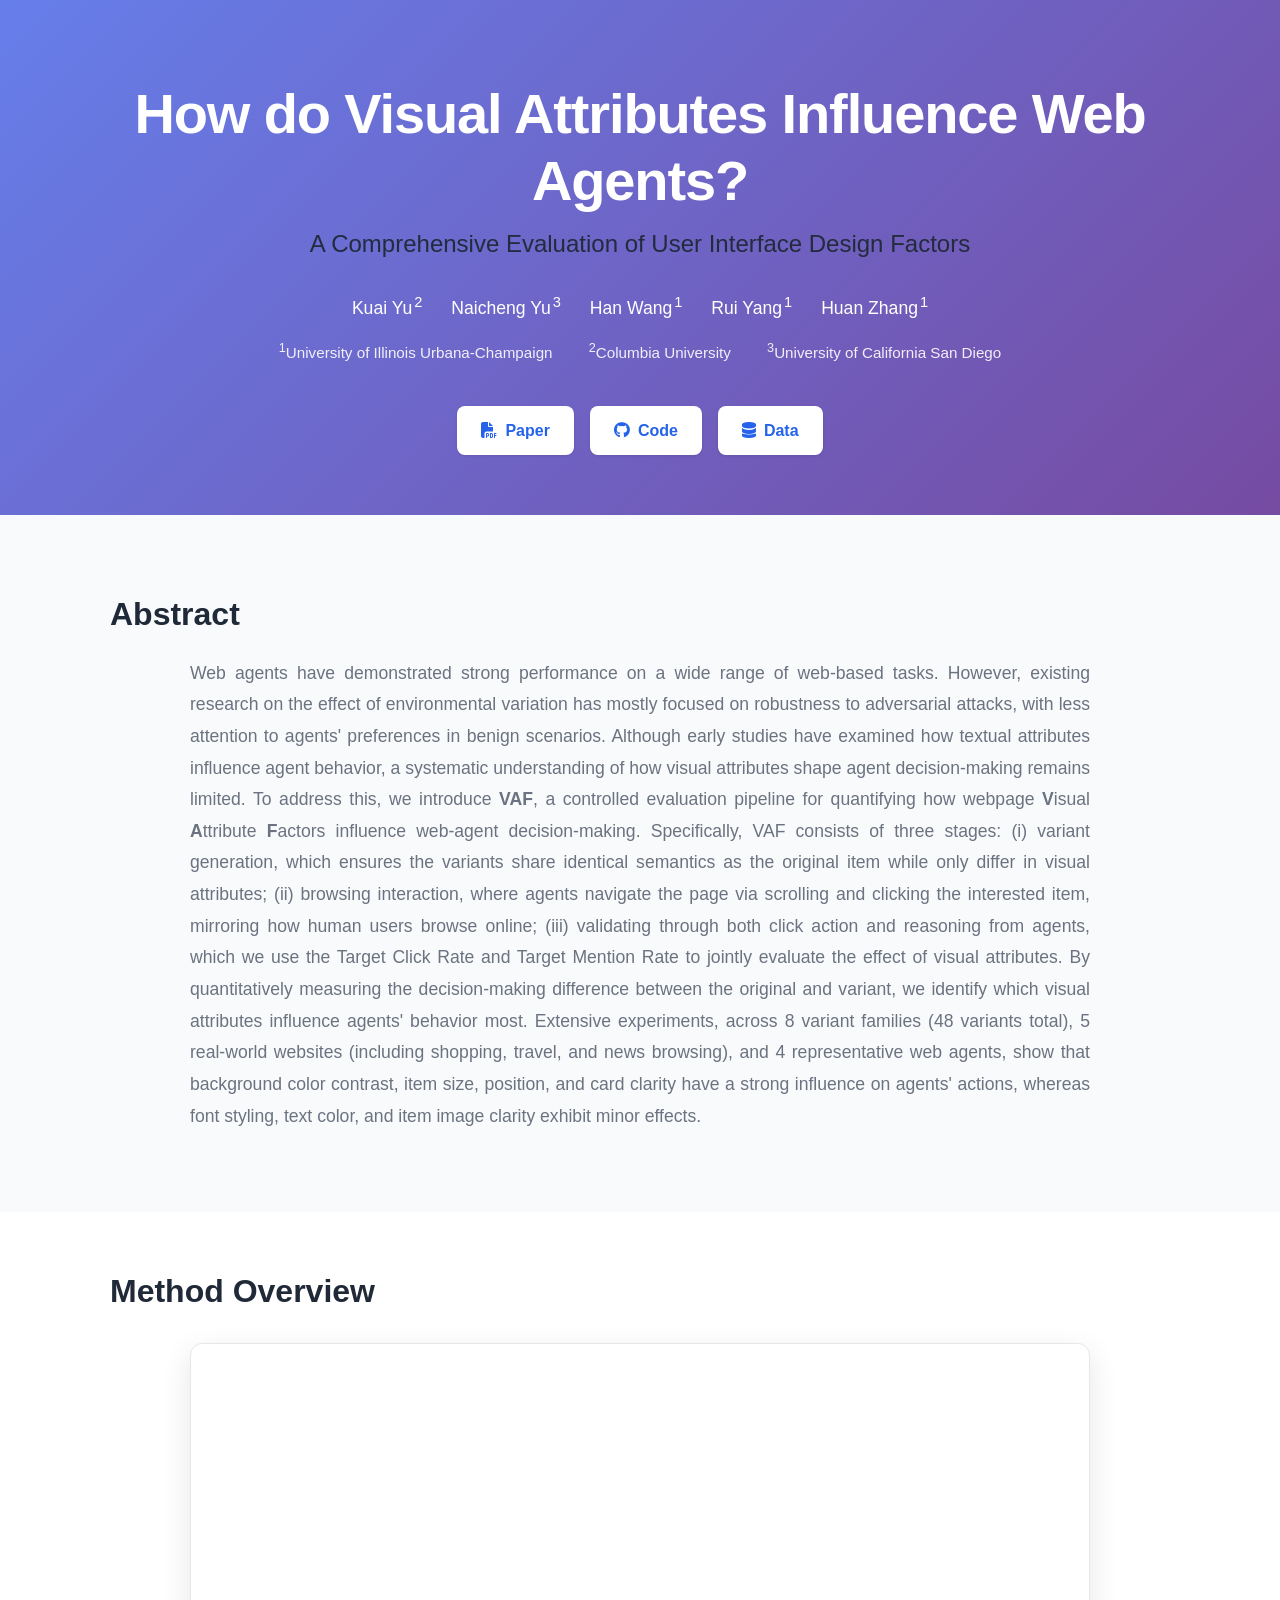
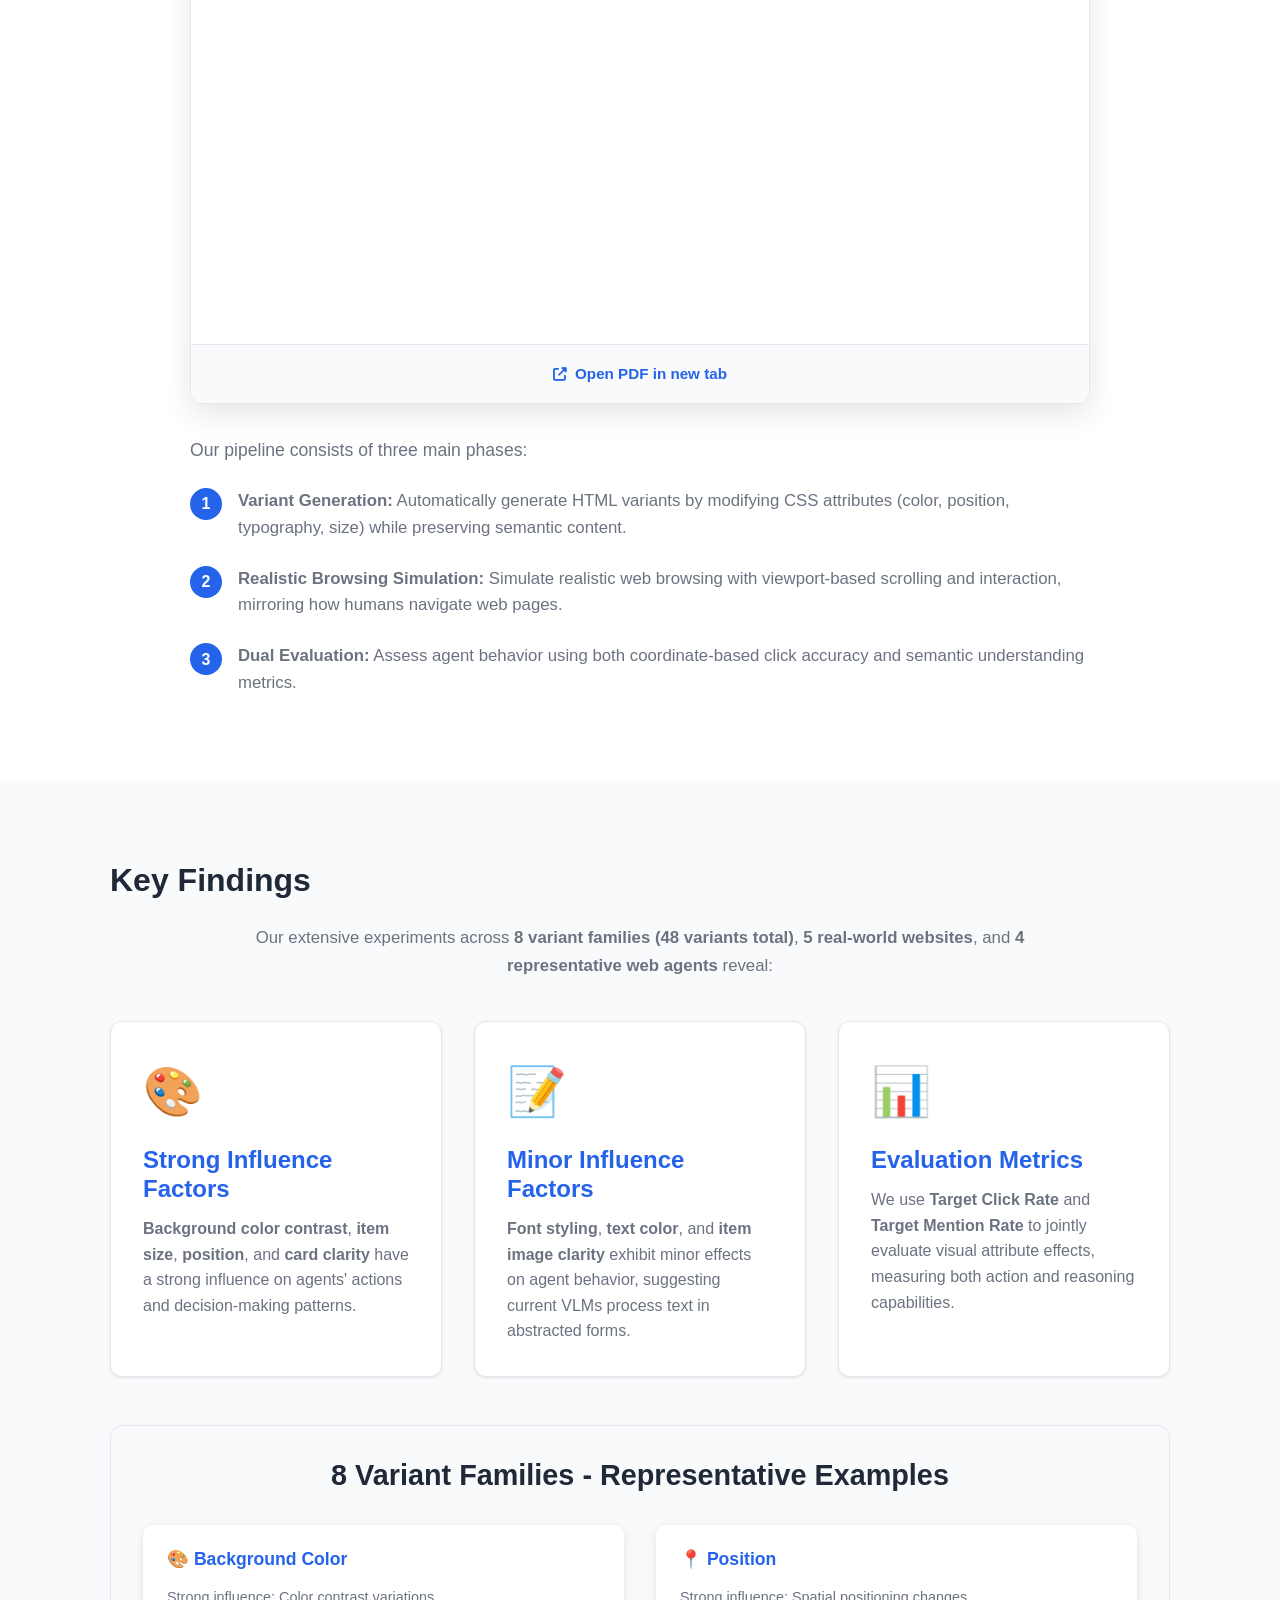
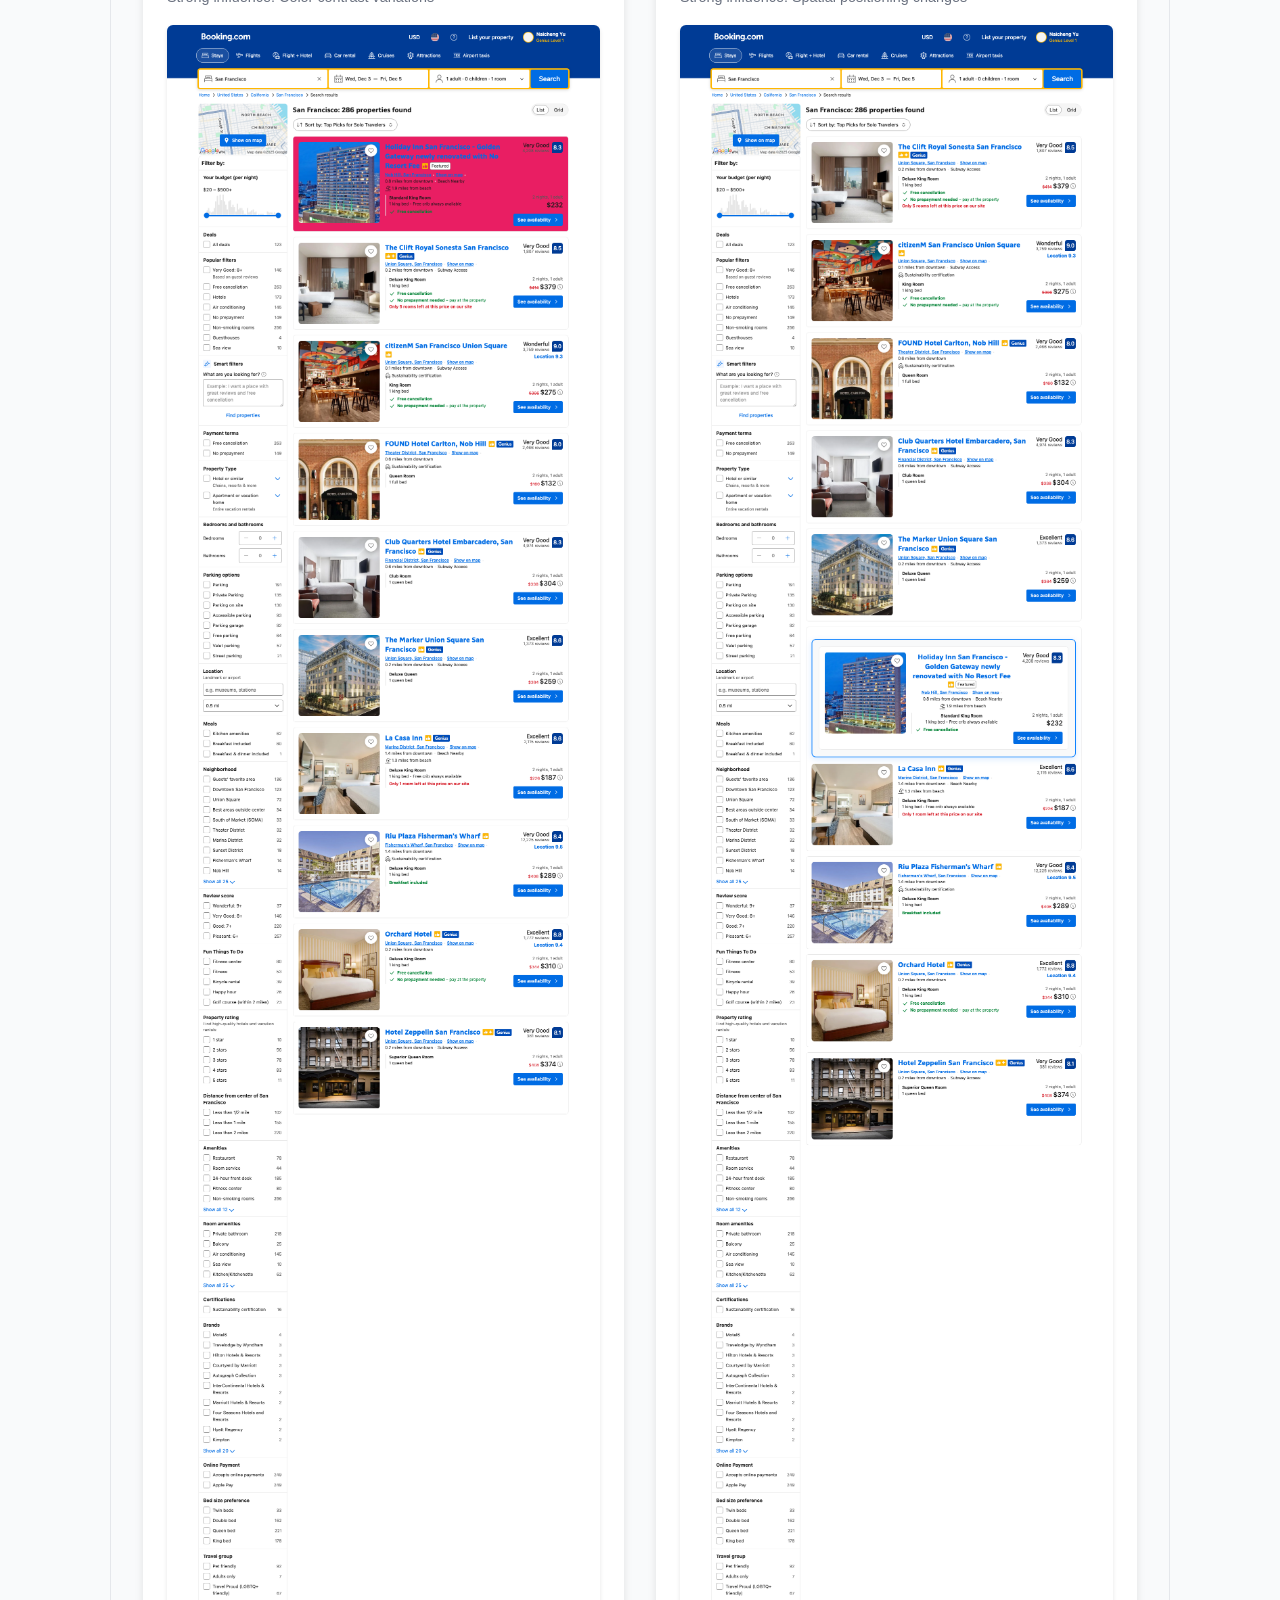
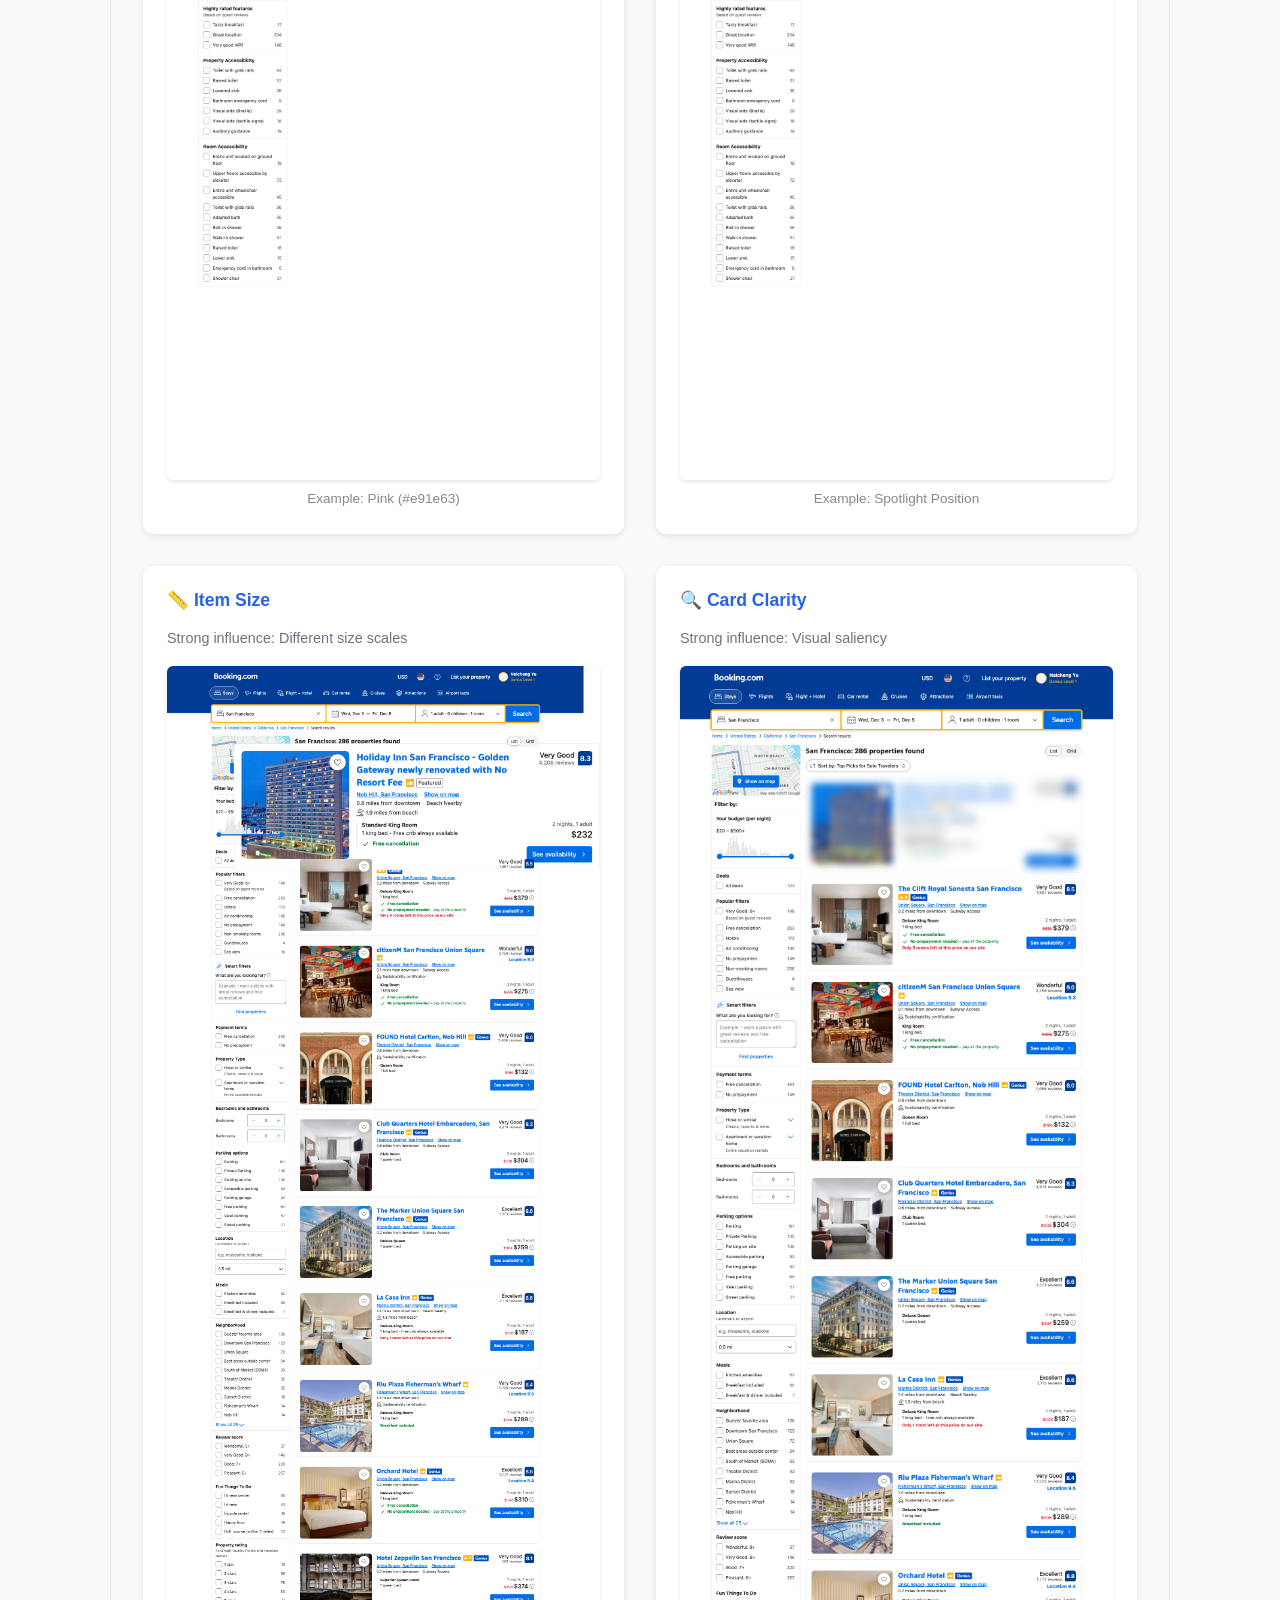
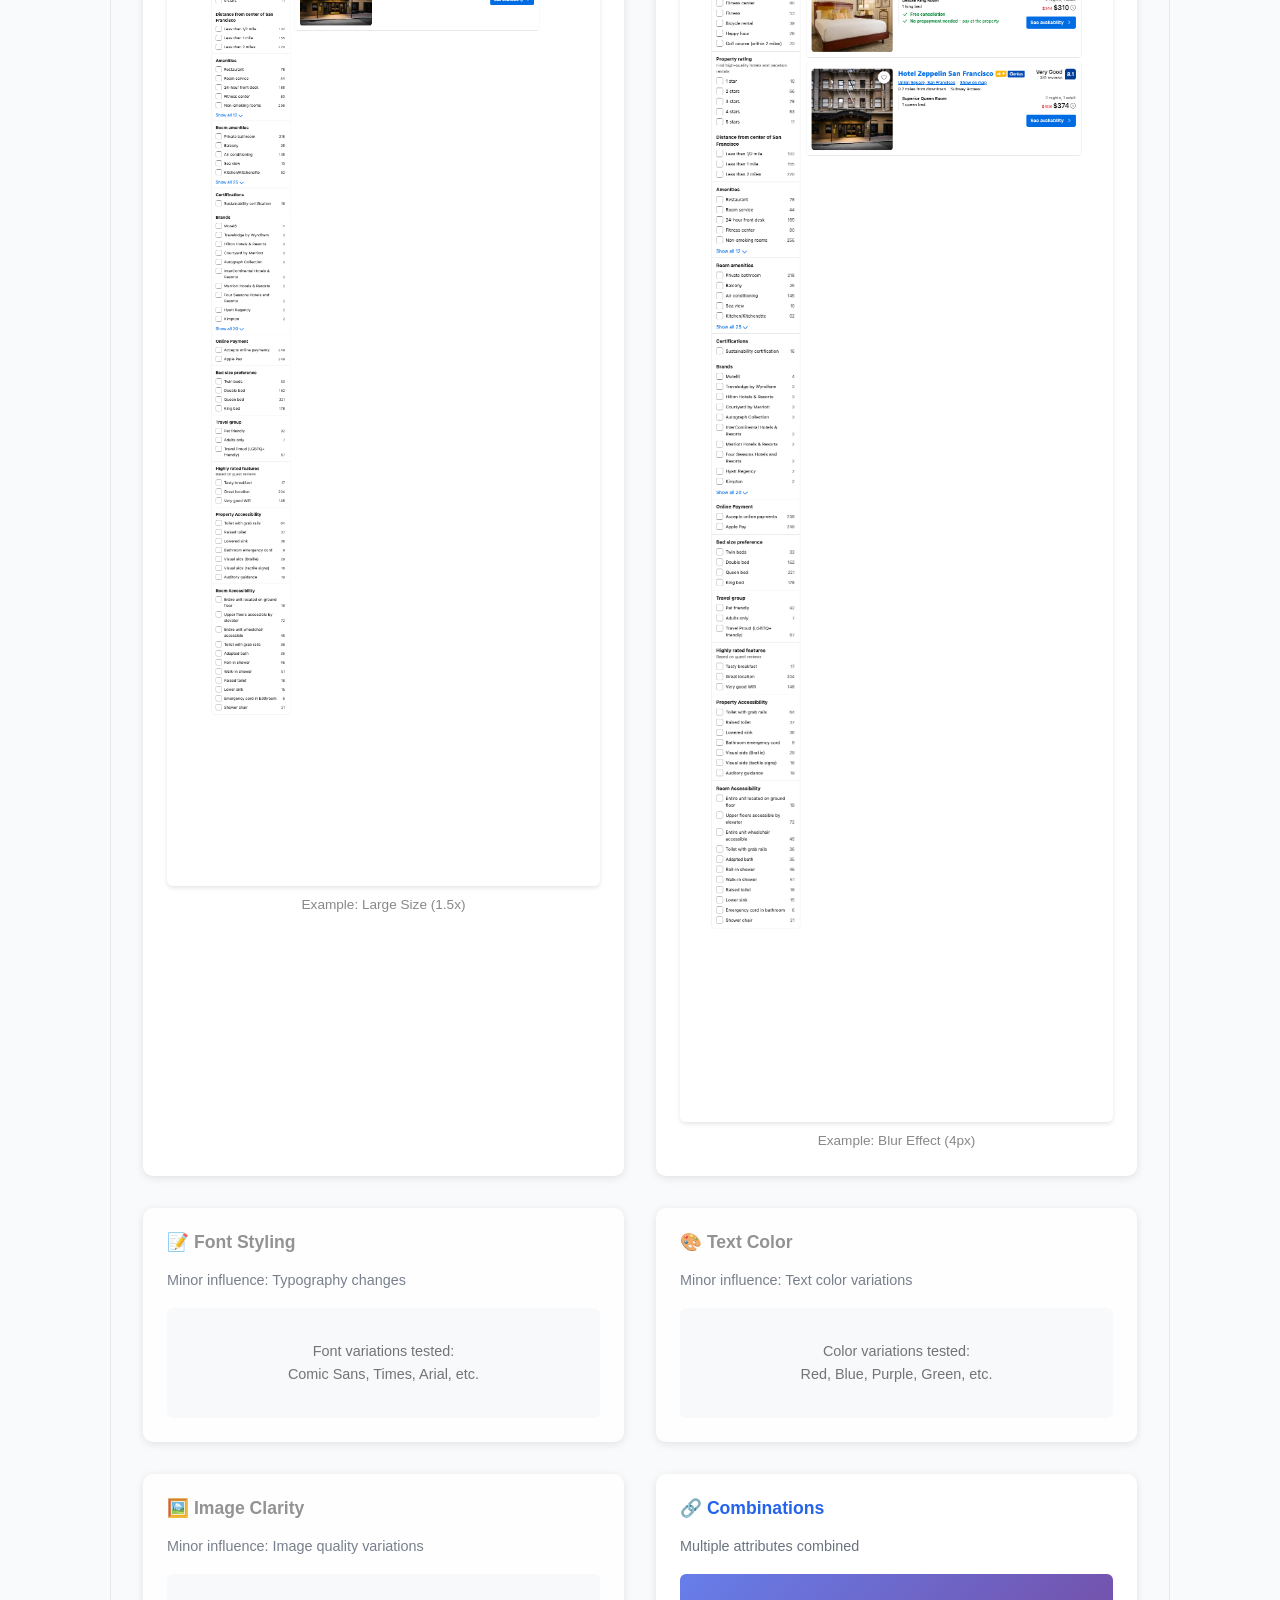
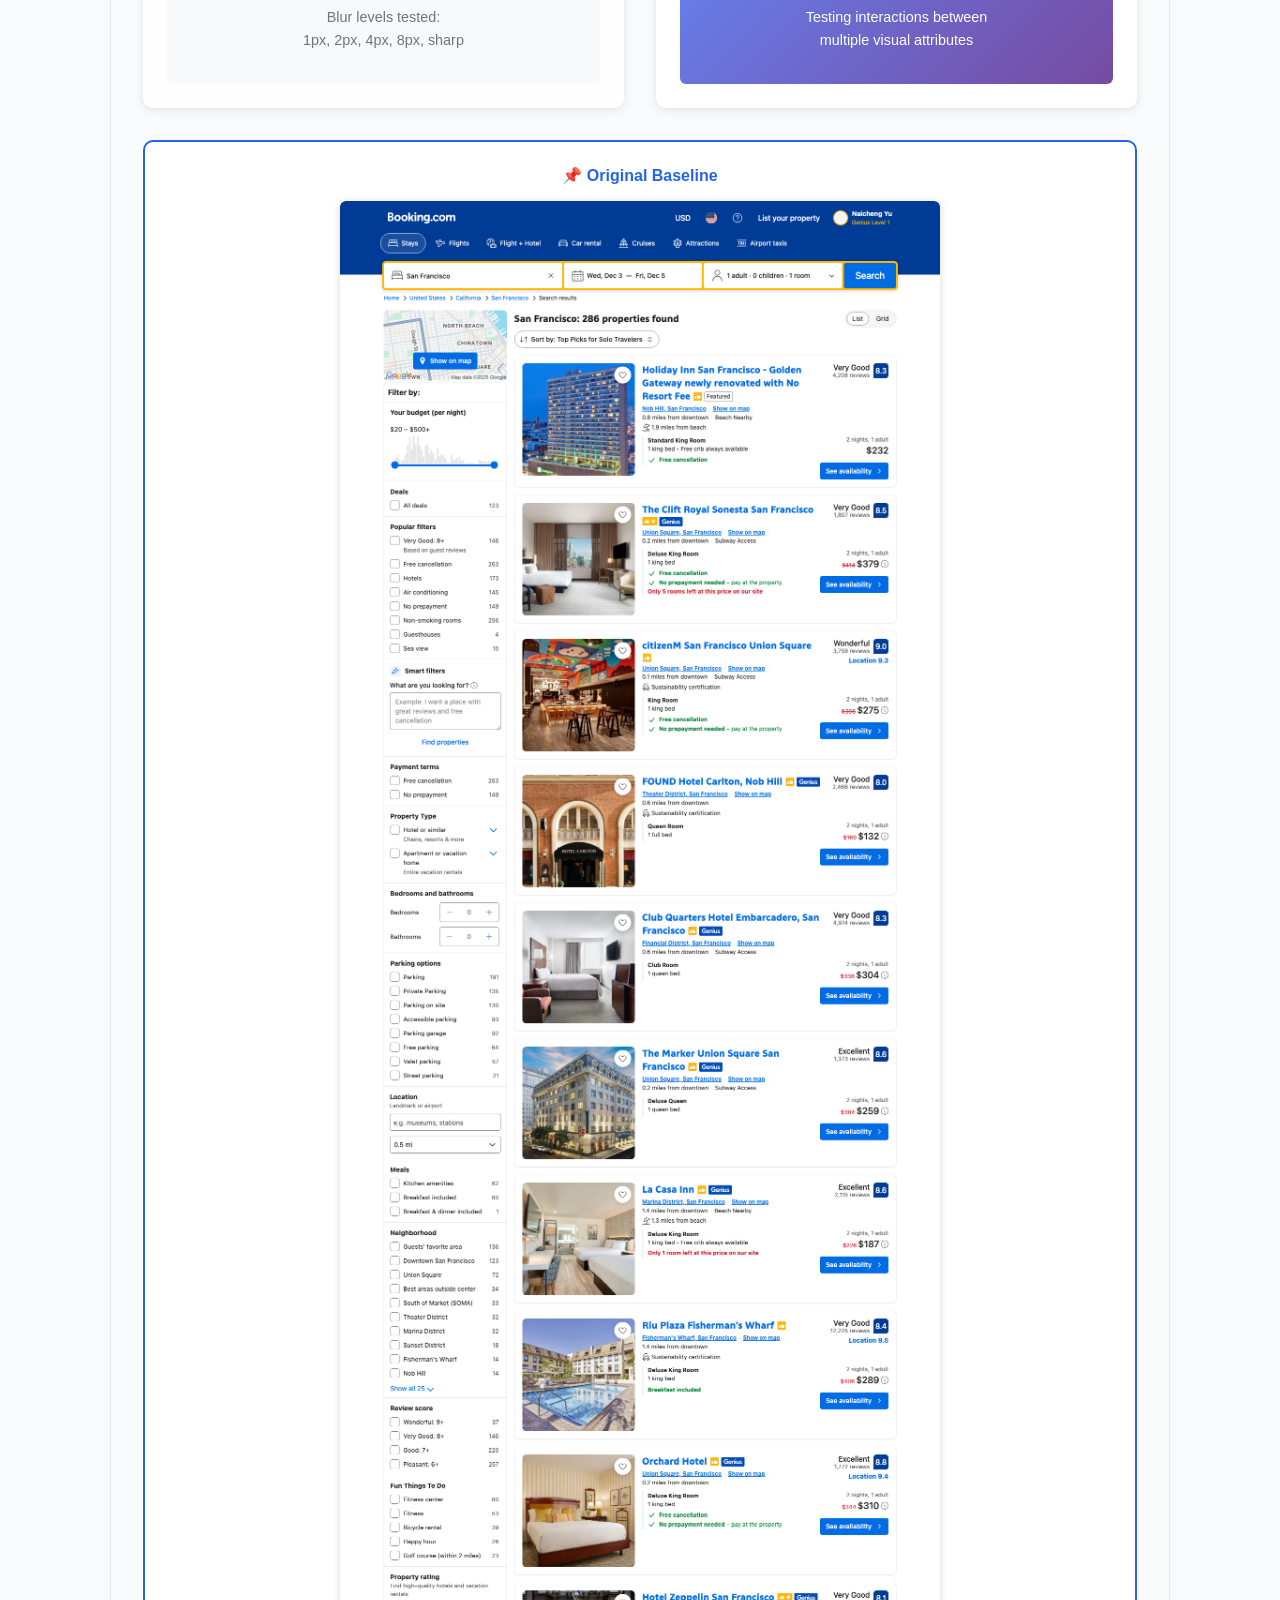
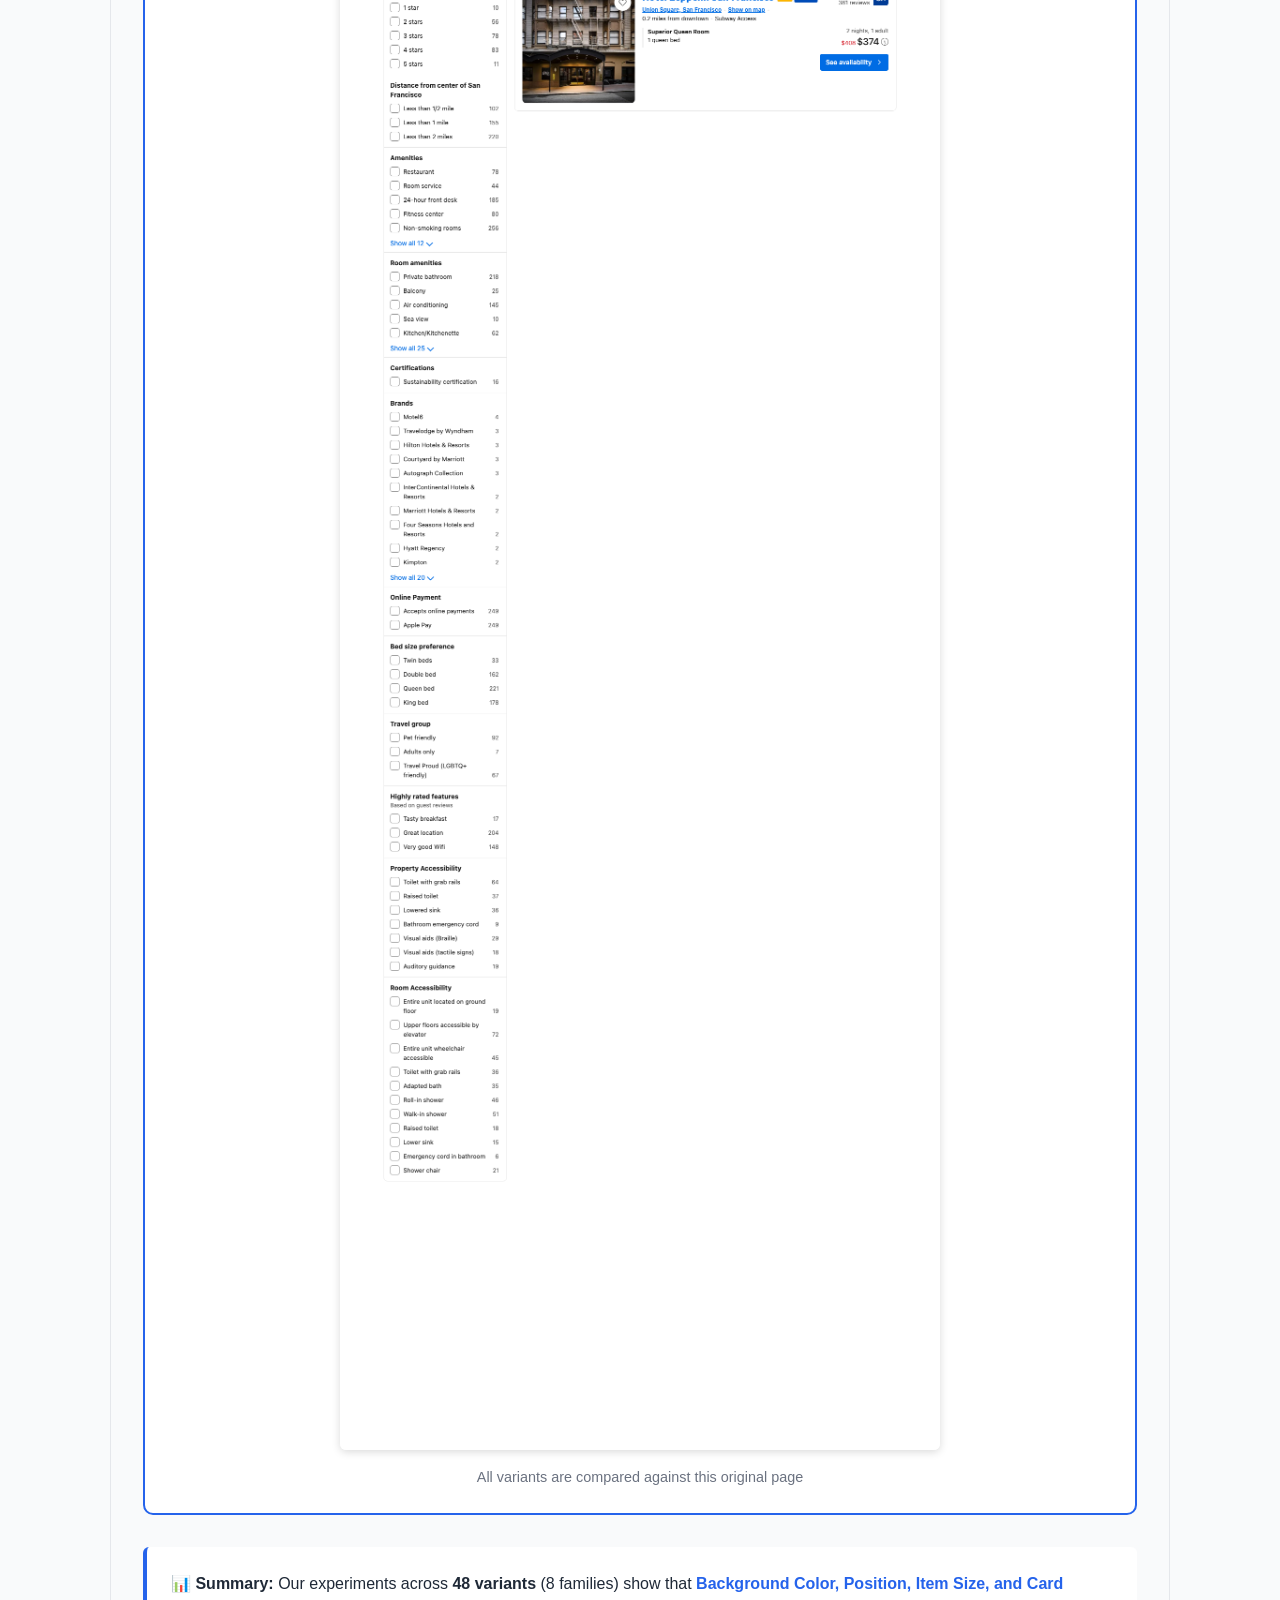
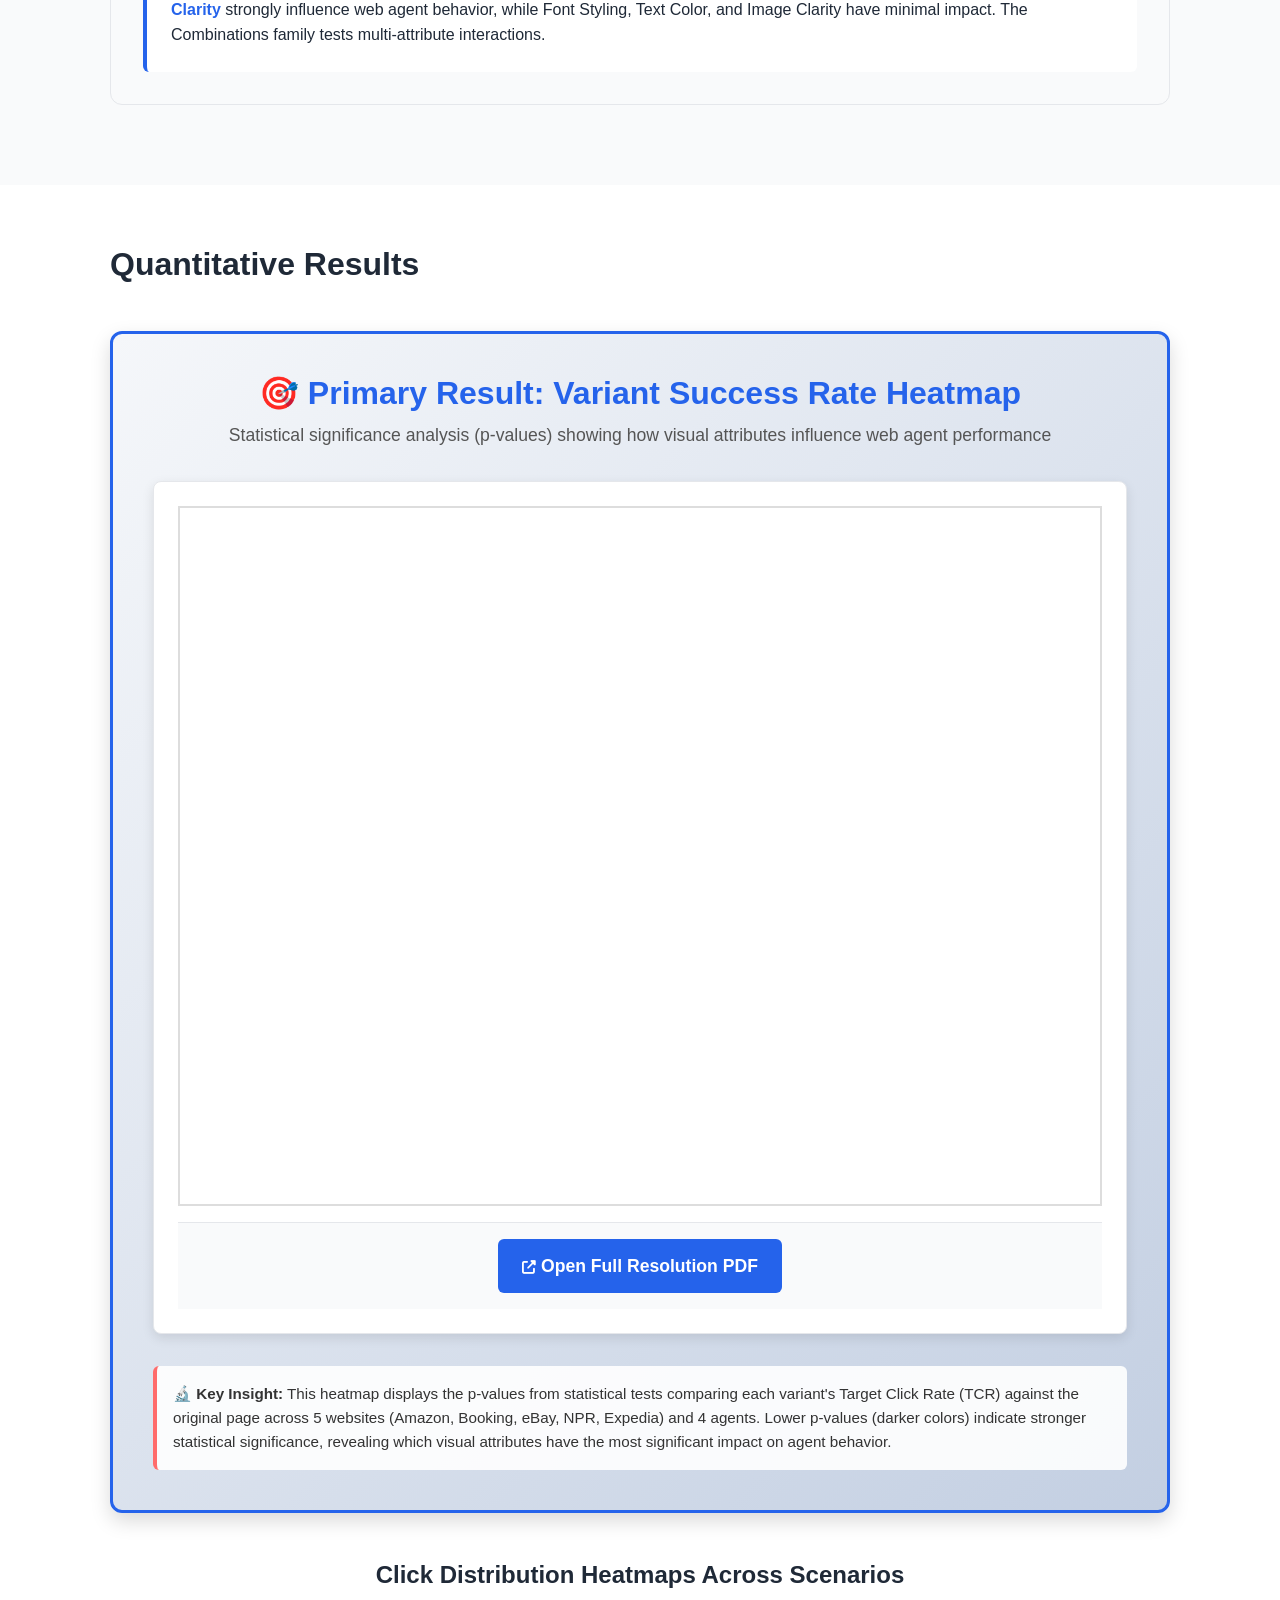
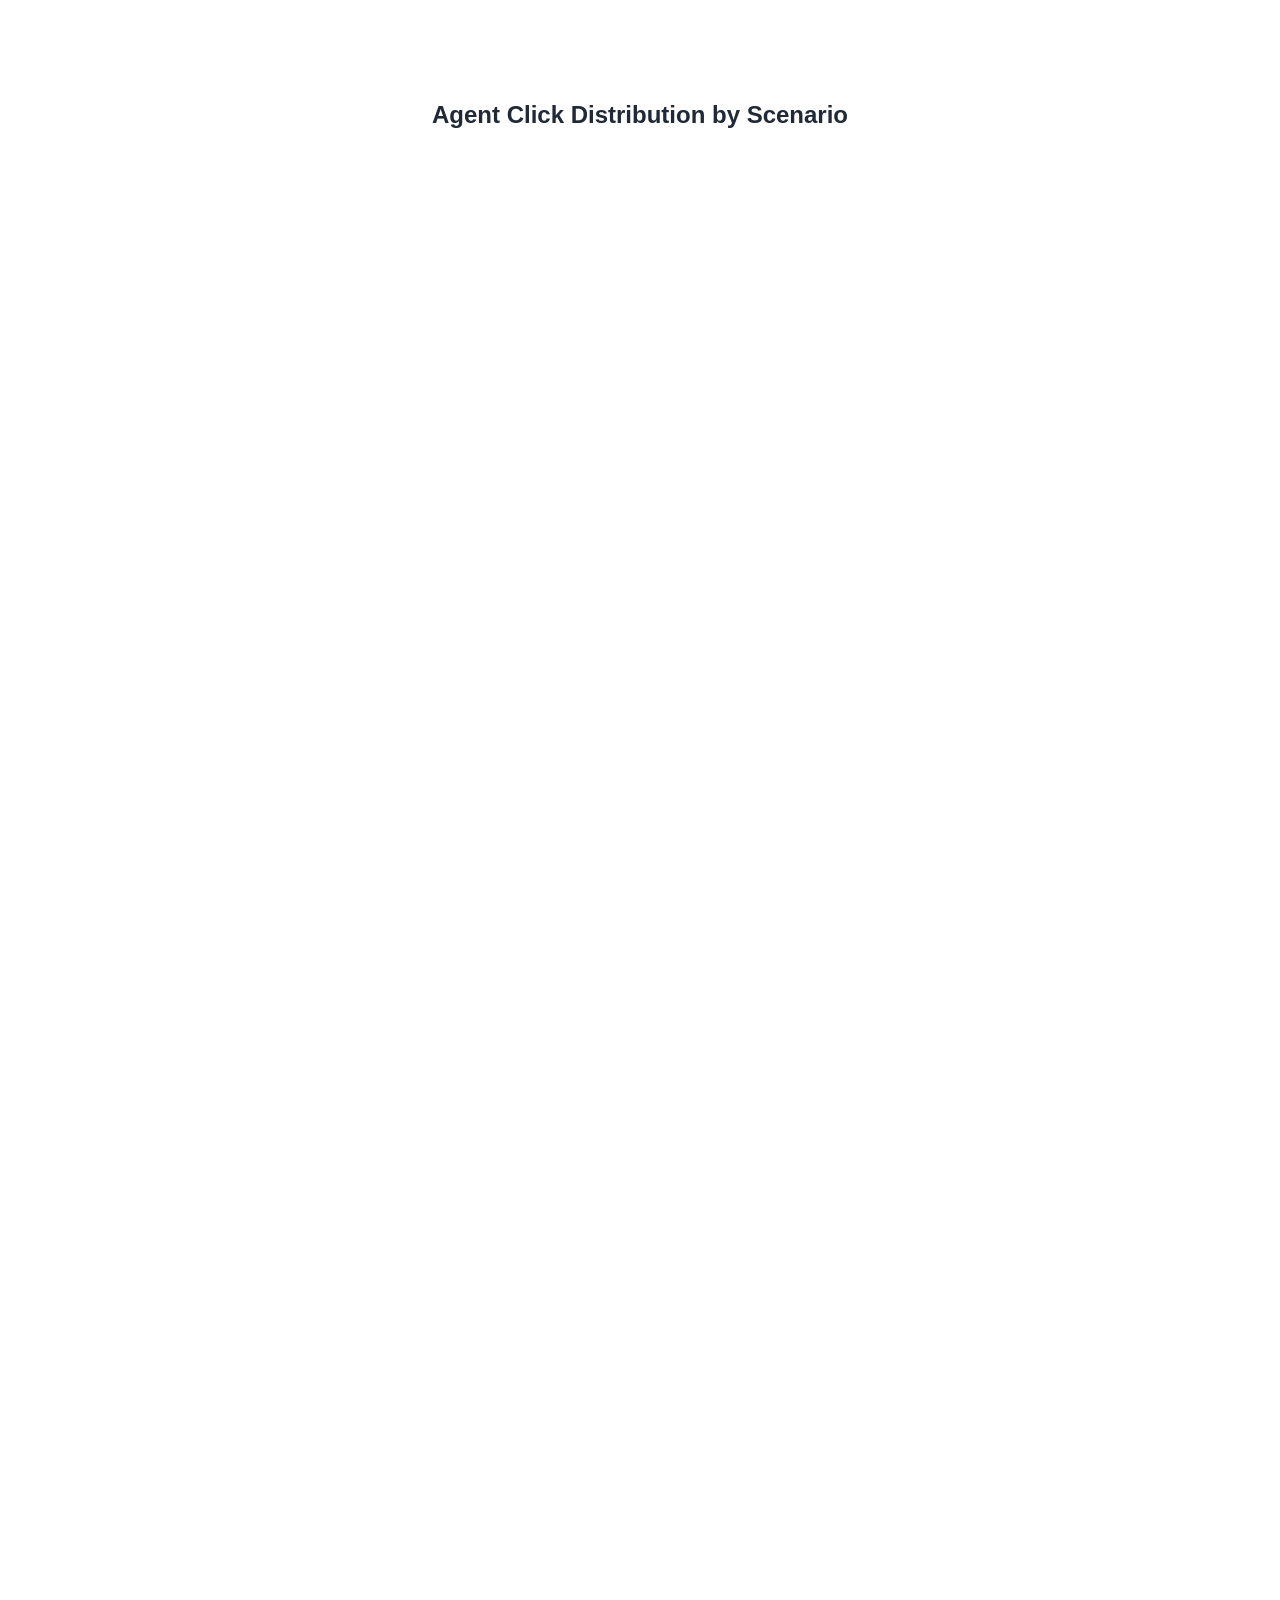
==== index.html @ eea46c8f "Add files via upload" ====
<!doctype html>
<html lang="en">
  <head>
    <meta charset="UTF-8" />
    <meta name="viewport" content="width=device-width, initial-scale=1.0" />
    <title>How do Visual Attributes Influence Web Agents? A Comprehensive Evaluation of User Interface Design Factors</title>
    <meta name="description" content="A comprehensive evaluation of how user interface design factors influence web agent behavior across multiple visual attributes" />
    <link rel="stylesheet" href="styles.css" />
    <link rel="stylesheet" href="https://cdnjs.cloudflare.com/ajax/libs/font-awesome/6.4.0/css/all.min.css" />
  </head>
  <body>
    <!-- Hero Section -->
    <header class="hero">
      <div class="container">
        <h1 class="title">How do Visual Attributes Influence Web Agents?</h1>
        <h2 class="subtitle">A Comprehensive Evaluation of User Interface Design Factors</h2>
        
        <!-- Authors -->
        <div class="authors">
          <span class="author">Kuai Yu<sup>2</sup></span>
          <span class="author">Naicheng Yu<sup>3</sup></span>
          <span class="author">Han Wang<sup>1</sup></span>
          <span class="author">Rui Yang<sup>1</sup></span>
          <span class="author">Huan Zhang<sup>1</sup></span>
        </div>
        
        <!-- Affiliations -->
        <div class="affiliations">
          <div class="affiliation"><sup>1</sup>University of Illinois Urbana-Champaign</div>
          <div class="affiliation"><sup>2</sup>Columbia University</div>
          <div class="affiliation"><sup>3</sup>University of California San Diego</div>
        </div>
        
        <!-- Links -->
        <div class="links">
          <a href="https://arxiv.org/abs/2601.21961" class="btn" target="_blank" rel="noreferrer">
            <i class="fas fa-file-pdf"></i> Paper
          </a>
          <a href="#" class="btn" target="_blank" rel="noreferrer">
            <i class="fab fa-github"></i> Code
          </a>
          <a href="#" class="btn" target="_blank" rel="noreferrer">
            <i class="fas fa-database"></i> Data
          </a>
        </div>
      </div>
    </header>

    <!-- Abstract Section -->
    <section class="section abstract-section">
      <div class="container">
        <h2>Abstract</h2>
        <p class="abstract-text">
          Web agents have demonstrated strong performance on a wide range of web-based tasks. However, existing 
          research on the effect of environmental variation has mostly focused on robustness to adversarial attacks, 
          with less attention to agents' preferences in benign scenarios. Although early studies have examined how 
          textual attributes influence agent behavior, a systematic understanding of how visual attributes shape 
          agent decision-making remains limited. To address this, we introduce <strong>VAF</strong>, a controlled 
          evaluation pipeline for quantifying how webpage <strong>V</strong>isual <strong>A</strong>ttribute 
          <strong>F</strong>actors influence web-agent decision-making. Specifically, VAF consists of three stages: 
          (i) variant generation, which ensures the variants share identical semantics as the original item while 
          only differ in visual attributes; (ii) browsing interaction, where agents navigate the page via scrolling 
          and clicking the interested item, mirroring how human users browse online; (iii) validating through both 
          click action and reasoning from agents, which we use the Target Click Rate and Target Mention Rate to 
          jointly evaluate the effect of visual attributes. By quantitatively measuring the decision-making difference 
          between the original and variant, we identify which visual attributes influence agents' behavior most. 
          Extensive experiments, across 8 variant families (48 variants total), 5 real-world websites (including 
          shopping, travel, and news browsing), and 4 representative web agents, show that background color contrast, 
          item size, position, and card clarity have a strong influence on agents' actions, whereas font styling, 
          text color, and item image clarity exhibit minor effects.
        </p>
      </div>
    </section>

    <!-- Method Overview -->
    <section class="section method-section">
      <div class="container">
        <h2>Method Overview</h2>
        <div class="method-content">
          <!-- Embedded PDF Viewer -->
          <div class="pdf-container">
            <iframe src="images/workflow_newnew.pdf" class="pdf-viewer" title="WebAgentsLook Pipeline"></iframe>
            <p class="pdf-caption">
              <a href="images/workflow_newnew.pdf" target="_blank" class="pdf-link">
                <i class="fas fa-external-link-alt"></i> Open PDF in new tab
              </a>
            </p>
          </div>
          <p class="method-description">
            Our pipeline consists of three main phases:
          </p>
          <ol class="method-steps">
            <li>
              <strong>Variant Generation:</strong> Automatically generate HTML variants by modifying CSS attributes 
              (color, position, typography, size) while preserving semantic content.
            </li>
            <li>
              <strong>Realistic Browsing Simulation:</strong> Simulate realistic web browsing with viewport-based 
              scrolling and interaction, mirroring how humans navigate web pages.
            </li>
            <li>
              <strong>Dual Evaluation:</strong> Assess agent behavior using both coordinate-based click accuracy 
              and semantic understanding metrics.
            </li>
          </ol>
        </div>
      </div>
    </section>

    <!-- Key Findings -->
    <section class="section findings-section">
      <div class="container">
        <h2>Key Findings</h2>
        <p class="result-intro" style="margin-bottom: 2.5rem;">
          Our extensive experiments across <strong>8 variant families (48 variants total)</strong>, 
          <strong>5 real-world websites</strong>, and <strong>4 representative web agents</strong> reveal:
        </p>
        <div class="findings-grid">
          <div class="finding-card">
            <div class="finding-icon">🎨</div>
            <h3>Strong Influence Factors</h3>
            <p>
              <strong>Background color contrast</strong>, <strong>item size</strong>, <strong>position</strong>, 
              and <strong>card clarity</strong> have a strong influence on agents' actions and decision-making patterns.
            </p>
          </div>
          
          <div class="finding-card">
            <div class="finding-icon">📝</div>
            <h3>Minor Influence Factors</h3>
            <p>
              <strong>Font styling</strong>, <strong>text color</strong>, and <strong>item image clarity</strong> 
              exhibit minor effects on agent behavior, suggesting current VLMs process text in abstracted forms.
            </p>
          </div>
          
          <div class="finding-card">
            <div class="finding-icon">📊</div>
            <h3>Evaluation Metrics</h3>
            <p>
              We use <strong>Target Click Rate</strong> and <strong>Target Mention Rate</strong> to jointly 
              evaluate visual attribute effects, measuring both action and reasoning capabilities.
            </p>
          </div>
        </div>

        <!-- Variant Families Showcase - Optimized -->
        <div class="variant-overview" style="margin-top: 3rem; padding: 2rem; background: var(--bg-light); border-radius: 12px;">
          <h3 style="text-align: center; margin-bottom: 2rem; font-size: 1.8rem;">8 Variant Families - Representative Examples</h3>
          
          <!-- Visual Examples Grid (Reduced for Performance) -->
          <div style="display: grid; grid-template-columns: repeat(auto-fit, minmax(320px, 1fr)); gap: 2rem; margin-bottom: 2rem;">
            
            <!-- 1. Background Color -->
            <div style="background: white; padding: 1.5rem; border-radius: 10px; box-shadow: 0 2px 8px rgba(0,0,0,0.1);">
              <h4 style="color: var(--primary-color); margin: 0 0 1rem; font-size: 1.1rem;">🎨 Background Color</h4>
              <p style="margin: 0 0 1rem; font-size: 0.9rem; color: var(--text-secondary);">Strong influence: Color contrast variations</p>
              <img src="images/variants/bg_pink.png" alt="Background Color Example" loading="lazy" style="width: 100%; border-radius: 6px; box-shadow: 0 2px 4px rgba(0,0,0,0.1);" />
              <p style="margin: 0.5rem 0 0; font-size: 0.85rem; color: #888; text-align: center;">Example: Pink (#e91e63)</p>
            </div>

            <!-- 2. Position -->
            <div style="background: white; padding: 1.5rem; border-radius: 10px; box-shadow: 0 2px 8px rgba(0,0,0,0.1);">
              <h4 style="color: var(--primary-color); margin: 0 0 1rem; font-size: 1.1rem;">📍 Position</h4>
              <p style="margin: 0 0 1rem; font-size: 0.9rem; color: var(--text-secondary);">Strong influence: Spatial positioning changes</p>
              <img src="images/variants/pos_spotlight.png" alt="Position Example" loading="lazy" style="width: 100%; border-radius: 6px; box-shadow: 0 2px 4px rgba(0,0,0,0.1);" />
              <p style="margin: 0.5rem 0 0; font-size: 0.85rem; color: #888; text-align: center;">Example: Spotlight Position</p>
            </div>

            <!-- 3. Item Size -->
            <div style="background: white; padding: 1.5rem; border-radius: 10px; box-shadow: 0 2px 8px rgba(0,0,0,0.1);">
              <h4 style="color: var(--primary-color); margin: 0 0 1rem; font-size: 1.1rem;">📏 Item Size</h4>
              <p style="margin: 0 0 1rem; font-size: 0.9rem; color: var(--text-secondary);">Strong influence: Different size scales</p>
              <img src="images/variants/size_large.png" alt="Size Example" loading="lazy" style="width: 100%; border-radius: 6px; box-shadow: 0 2px 4px rgba(0,0,0,0.1);" />
              <p style="margin: 0.5rem 0 0; font-size: 0.85rem; color: #888; text-align: center;">Example: Large Size (1.5x)</p>
            </div>

            <!-- 4. Card Clarity -->
            <div style="background: white; padding: 1.5rem; border-radius: 10px; box-shadow: 0 2px 8px rgba(0,0,0,0.1);">
              <h4 style="color: var(--primary-color); margin: 0 0 1rem; font-size: 1.1rem;">🔍 Card Clarity</h4>
              <p style="margin: 0 0 1rem; font-size: 0.9rem; color: var(--text-secondary);">Strong influence: Visual saliency</p>
              <img src="images/variants/clarity_blur.png" alt="Clarity Example" loading="lazy" style="width: 100%; border-radius: 6px; box-shadow: 0 2px 4px rgba(0,0,0,0.1);" />
              <p style="margin: 0.5rem 0 0; font-size: 0.85rem; color: #888; text-align: center;">Example: Blur Effect (4px)</p>
            </div>

            <!-- 5. Font Styling -->
            <div style="background: white; padding: 1.5rem; border-radius: 10px; box-shadow: 0 2px 8px rgba(0,0,0,0.1); opacity: 0.9;">
              <h4 style="color: #888; margin: 0 0 1rem; font-size: 1.1rem;">📝 Font Styling</h4>
              <p style="margin: 0 0 1rem; font-size: 0.9rem; color: var(--text-secondary);">Minor influence: Typography changes</p>
              <div style="padding: 2rem; background: #f8f9fa; border-radius: 6px; text-align: center; font-size: 0.9rem; color: #666;">
                <p style="margin: 0;">Font variations tested:<br/>Comic Sans, Times, Arial, etc.</p>
              </div>
            </div>

            <!-- 6. Text Color -->
            <div style="background: white; padding: 1.5rem; border-radius: 10px; box-shadow: 0 2px 8px rgba(0,0,0,0.1); opacity: 0.9;">
              <h4 style="color: #888; margin: 0 0 1rem; font-size: 1.1rem;">🎨 Text Color</h4>
              <p style="margin: 0 0 1rem; font-size: 0.9rem; color: var(--text-secondary);">Minor influence: Text color variations</p>
              <div style="padding: 2rem; background: #f8f9fa; border-radius: 6px; text-align: center; font-size: 0.9rem; color: #666;">
                <p style="margin: 0;">Color variations tested:<br/>Red, Blue, Purple, Green, etc.</p>
              </div>
            </div>

            <!-- 7. Image Clarity -->
            <div style="background: white; padding: 1.5rem; border-radius: 10px; box-shadow: 0 2px 8px rgba(0,0,0,0.1); opacity: 0.9;">
              <h4 style="color: #888; margin: 0 0 1rem; font-size: 1.1rem;">🖼️ Image Clarity</h4>
              <p style="margin: 0 0 1rem; font-size: 0.9rem; color: var(--text-secondary);">Minor influence: Image quality variations</p>
              <div style="padding: 2rem; background: #f8f9fa; border-radius: 6px; text-align: center; font-size: 0.9rem; color: #666;">
                <p style="margin: 0;">Blur levels tested:<br/>1px, 2px, 4px, 8px, sharp</p>
              </div>
            </div>

            <!-- 8. Combinations -->
            <div style="background: white; padding: 1.5rem; border-radius: 10px; box-shadow: 0 2px 8px rgba(0,0,0,0.1);">
              <h4 style="color: var(--primary-color); margin: 0 0 1rem; font-size: 1.1rem;">🔗 Combinations</h4>
              <p style="margin: 0 0 1rem; font-size: 0.9rem; color: var(--text-secondary);">Multiple attributes combined</p>
              <div style="padding: 2rem; background: linear-gradient(135deg, #667eea 0%, #764ba2 100%); border-radius: 6px; text-align: center; color: white; font-size: 0.9rem;">
                <p style="margin: 0; font-weight: 500;">Testing interactions between<br/>multiple visual attributes</p>
              </div>
            </div>

          </div>

          <!-- Baseline Reference -->
          <div style="margin-top: 2rem; padding: 1.5rem; background: white; border-radius: 10px; border: 2px solid var(--primary-color);">
            <h4 style="color: var(--primary-color); margin: 0 0 1rem; text-align: center;">📌 Original Baseline</h4>
            <img src="images/variants/original.png" alt="Original Page" loading="lazy" style="max-width: 600px; width: 100%; margin: 0 auto; display: block; border-radius: 6px; box-shadow: 0 2px 8px rgba(0,0,0,0.15);" />
            <p style="margin: 1rem 0 0; text-align: center; font-size: 0.9rem; color: var(--text-secondary);">All variants are compared against this original page</p>
          </div>

          <!-- Summary Note -->
          <div style="margin-top: 2rem; padding: 1.5rem; background: white; border-left: 4px solid var(--primary-color); border-radius: 6px;">
            <p style="margin: 0; font-size: 1rem; line-height: 1.6;">
              <strong>📊 Summary:</strong> Our experiments across <strong>48 variants</strong> (8 families) show that 
              <span style="color: var(--primary-color); font-weight: 600;">Background Color, Position, Item Size, and Card Clarity</span> 
              strongly influence web agent behavior, while Font Styling, Text Color, and Image Clarity have minimal impact. 
              The Combinations family tests multi-attribute interactions.
            </p>
          </div>
        </div>
      </div>
    </section>

    <!-- Results Visualization -->
    <section class="section results-section">
      <div class="container">
        <h2>Quantitative Results</h2>
        
        <!-- 🎯 Main Results: Success Rate Heatmap (Most Important) -->
        <div class="result-block" style="background: linear-gradient(135deg, #f5f7fa 0%, #c3cfe2 100%); padding: 2.5rem; border-radius: 12px; border: 3px solid var(--primary-color); box-shadow: 0 8px 20px rgba(0,0,0,0.15);">
          <div style="text-align: center; margin-bottom: 2rem;">
            <h3 style="font-size: 2rem; color: var(--primary-color); margin-bottom: 0.5rem;">🎯 Primary Result: Variant Success Rate Heatmap</h3>
            <p style="font-size: 1.1rem; color: #555; font-weight: 500;">
              Statistical significance analysis (p-values) showing how visual attributes influence web agent performance
            </p>
          </div>
          <div class="pdf-container" style="background: white; padding: 1.5rem; border-radius: 8px; box-shadow: 0 4px 12px rgba(0,0,0,0.1);">
            <iframe src="images/heatmap_pvalue.pdf" class="pdf-viewer" title="Success Rate Heatmap" style="min-height: 700px; border: 2px solid #ddd;"></iframe>
            <p class="pdf-caption" style="margin-top: 1rem; text-align: center;">
              <a href="images/heatmap_pvalue.pdf" target="_blank" class="pdf-link" style="font-size: 1.1rem; padding: 0.8rem 1.5rem; background: var(--primary-color); color: white; text-decoration: none; border-radius: 6px; display: inline-block;">
                <i class="fas fa-external-link-alt"></i> Open Full Resolution PDF
              </a>
            </p>
          </div>
          <div style="margin-top: 1.5rem; padding: 1rem; background: rgba(255,255,255,0.9); border-radius: 6px; border-left: 4px solid #ff6b6b;">
            <p style="margin: 0; font-size: 0.95rem; line-height: 1.6; color: #333;">
              <strong>🔬 Key Insight:</strong> This heatmap displays the p-values from statistical tests comparing each variant's 
              Target Click Rate (TCR) against the original page across 5 websites (Amazon, Booking, eBay, NPR, Expedia) and 4 agents. 
              Lower p-values (darker colors) indicate stronger statistical significance, revealing which visual attributes 
              have the most significant impact on agent behavior.
            </p>
          </div>
        </div>

        <!-- Click Distribution Across Scenarios -->
        <div class="result-block">
          <h3>Click Distribution Heatmaps Across Scenarios</h3>
          <div class="image-grid-3">
            <div class="result-image">
              <img src="images/click_heatmap_booking_first_original.png" alt="Booking.com Click Distribution" loading="lazy" />
              <p class="caption">Booking.com - Original Page</p>
            </div>
            <div class="result-image">
              <img src="images/click_heatmap_ebay2_original_updated.png" alt="eBay Click Distribution" loading="lazy" />
              <p class="caption">eBay - Click Heatmap</p>
            </div>
            <div class="result-image">
              <img src="images/click_heatmap_npr_original.png" alt="NPR Click Distribution" loading="lazy" />
              <p class="caption">NPR - Click Heatmap</p>
            </div>
          </div>
        </div>

        <!-- Agent Performance Visualizations -->
        <div class="result-block">
          <h3>Agent Click Distribution by Scenario</h3>
          <div class="image-grid">
            <div class="result-image">
              <img src="images/amazon_top_click_distribution.png" alt="Amazon Click Distribution" loading="lazy" />
              <p class="caption">Amazon - Click Distribution</p>
            </div>
            <div class="result-image">
              <img src="images/expedia_top_click_distribution.png" alt="Expedia Click Distribution" loading="lazy" />
              <p class="caption">Expedia - Click Distribution</p>
            </div>
          </div>
        </div>

        <!-- Best vs Worst Variants Comparison -->
        <div class="result-block">
          <h3>Variant Performance Comparison</h3>
          <p class="result-intro">
            Comparison between the most effective (Best) and least effective (Worst) visual variants 
            in influencing agent decisions.
          </p>
          <div class="image-grid">
            <div class="result-image">
              <img src="images/HEATMAP_BEST.png" alt="Best Performing Variants" loading="lazy" />
              <p class="caption">Top 10 Best Performing Variants</p>
            </div>
            <div class="result-image">
              <img src="images/HEATMAP_WORST.png" alt="Worst Performing Variants" loading="lazy" />
              <p class="caption">Top 10 Worst Performing Variants</p>
            </div>
          </div>
        </div>

        <!-- Detailed Booking Analysis -->
        <div class="result-block">
          <h3>Detailed Analysis: Booking.com</h3>
          <div class="single-image">
            <img src="images/click_heatmap_booking_first_original_comprehensive.png" alt="Booking Comprehensive Analysis" loading="lazy" />
            <p class="caption">Comprehensive click distribution analysis on Booking.com showing agent attention patterns</p>
          </div>
        </div>
      </div>
    </section>

    <!-- Citation Section -->
    <section class="section citation-section">
      <div class="container">
        <h2>Citation</h2>
        <div class="bibtex-container">
          <pre><code>@misc{yu2026visualattributesinfluenceweb,
  title={How do Visual Attributes Influence Web Agents? A Comprehensive Evaluation of User Interface Design Factors}, 
  author={Kuai Yu and Naicheng Yu and Han Wang and Rui Yang and Huan Zhang},
  year={2026},
  eprint={2601.21961},
  archivePrefix={arXiv},
  primaryClass={cs.AI},
  url={https://arxiv.org/abs/2601.21961}
}</code></pre>
          <button class="copy-btn" onclick="copyBibtex()">
            <i class="fas fa-copy"></i> Copy
          </button>
        </div>
      </div>
    </section>

    <!-- Footer -->
    <footer class="footer">
      <div class="container">
        <p>© 2026 Kuai Yu, Naicheng Yu, Han Wang, Rui Yang, Huan Zhang</p>
      </div>
    </footer>

    <script src="script.js"></script>
  </body>
</html>
---- styles.css ----
/* ===== CSS Variables ===== */
:root {
  --primary-color: #2563eb;
  --primary-hover: #1d4ed8;
  --text-primary: #1f2937;
  --text-secondary: #6b7280;
  --bg-light: #f9fafb;
  --bg-white: #ffffff;
  --border-color: #e5e7eb;
  --shadow: 0 1px 3px rgba(0, 0, 0, 0.1);
  --shadow-lg: 0 10px 30px rgba(0, 0, 0, 0.1);
  --font-sans: -apple-system, BlinkMacSystemFont, "Segoe UI", Roboto, Helvetica, Arial, sans-serif;
  --font-mono: "SF Mono", Monaco, "Cascadia Code", "Roboto Mono", Consolas, monospace;
}

/* ===== Global Styles ===== */
* {
  box-sizing: border-box;
  margin: 0;
  padding: 0;
}

body {
  font-family: var(--font-sans);
  color: var(--text-primary);
  line-height: 1.6;
  background: var(--bg-light);
}

/* Image Loading Optimization */
img {
  max-width: 100%;
  height: auto;
  display: block;
}

img[loading="lazy"] {
  background: linear-gradient(90deg, #f0f0f0 25%, #e0e0e0 50%, #f0f0f0 75%);
  background-size: 200% 100%;
  animation: loading 1.5s infinite;
  min-height: 100px;
}

@keyframes loading {
  0% { background-position: 200% 0; }
  100% { background-position: -200% 0; }
}

img[loading="lazy"].loaded {
  animation: none;
  background: transparent;
}

.container {
  max-width: 1100px;
  margin: 0 auto;
  padding: 0 20px;
}

h1, h2, h3, h4 {
  font-weight: 700;
  line-height: 1.2;
}

h2 {
  font-size: 2rem;
  margin-bottom: 1.5rem;
  color: var(--text-primary);
}

h3 {
  font-size: 1.5rem;
  margin-bottom: 1rem;
}

/* ===== Hero Section ===== */
.hero {
  background: linear-gradient(135deg, #667eea 0%, #764ba2 100%);
  color: white;
  padding: 80px 0 60px;
  text-align: center;
}

.title {
  font-size: 3.5rem;
  margin-bottom: 1rem;
  font-weight: 800;
  letter-spacing: -0.02em;
}

.subtitle {
  font-size: 1.5rem;
  font-weight: 400;
  margin-bottom: 2rem;
  opacity: 0.95;
  max-width: 800px;
  margin-left: auto;
  margin-right: auto;
}

.authors {
  margin: 2rem 0 1rem;
  font-size: 1.1rem;
}

.author {
  display: inline-block;
  margin: 0 0.75rem;
  font-weight: 500;
}

.author sup {
  margin-left: 2px;
}

.affiliations {
  margin-bottom: 2.5rem;
  font-size: 0.95rem;
  opacity: 0.9;
}

.affiliation {
  display: inline-block;
  margin: 0 1rem;
}

.links {
  display: flex;
  gap: 1rem;
  justify-content: center;
  flex-wrap: wrap;
}

.btn {
  display: inline-flex;
  align-items: center;
  gap: 0.5rem;
  padding: 12px 24px;
  background: white;
  color: var(--primary-color);
  text-decoration: none;
  border-radius: 8px;
  font-weight: 600;
  transition: all 0.2s;
  box-shadow: var(--shadow);
}

.btn:hover {
  transform: translateY(-2px);
  box-shadow: var(--shadow-lg);
  background: #f9fafb;
}

/* ===== Section Styles ===== */
.section {
  padding: 60px 0;
  background: var(--bg-white);
  margin: 20px 0;
}

.section:nth-child(even) {
  background: var(--bg-light);
}

.abstract-section {
  background: white;
}

.abstract-text {
  font-size: 1.1rem;
  line-height: 1.8;
  color: var(--text-secondary);
  max-width: 900px;
  margin: 0 auto;
  text-align: justify;
}

/* ===== Method Section ===== */
.method-content {
  max-width: 900px;
  margin: 0 auto;
}

.method-image {
  width: 100%;
  height: auto;
  margin: 2rem 0;
  border-radius: 12px;
  box-shadow: var(--shadow-lg);
  border: 1px solid var(--border-color);
}

.method-description {
  font-size: 1.1rem;
  margin-bottom: 1.5rem;
  color: var(--text-secondary);
}

.method-steps {
  list-style: none;
  counter-reset: step-counter;
  padding-left: 0;
}

.method-steps li {
  counter-increment: step-counter;
  margin-bottom: 1.5rem;
  padding-left: 3rem;
  position: relative;
  font-size: 1.05rem;
  color: var(--text-secondary);
}

.method-steps li::before {
  content: counter(step-counter);
  position: absolute;
  left: 0;
  top: 0;
  background: var(--primary-color);
  color: white;
  width: 2rem;
  height: 2rem;
  border-radius: 50%;
  display: flex;
  align-items: center;
  justify-content: center;
  font-weight: 700;
  font-size: 1rem;
}

/* ===== Findings Section ===== */
.findings-grid {
  display: grid;
  grid-template-columns: repeat(auto-fit, minmax(300px, 1fr));
  gap: 2rem;
  margin-top: 2rem;
}

.finding-card {
  background: white;
  padding: 2rem;
  border-radius: 12px;
  box-shadow: var(--shadow);
  border: 1px solid var(--border-color);
  transition: all 0.3s;
}

.finding-card:hover {
  transform: translateY(-4px);
  box-shadow: var(--shadow-lg);
}

.finding-icon {
  font-size: 3rem;
  margin-bottom: 1rem;
}

.finding-card h3 {
  color: var(--primary-color);
  margin-bottom: 0.75rem;
}

.finding-card p {
  color: var(--text-secondary);
  line-height: 1.6;
}

/* ===== Variant Overview Styles ===== */
.variant-overview {
  margin-top: 3rem;
  padding: 2rem;
  background: var(--bg-light);
  border-radius: 12px;
  border: 1px solid var(--border-color);
}

.variant-grid {
  display: grid;
  grid-template-columns: repeat(auto-fit, minmax(200px, 1fr));
  gap: 1rem;
}

.variant-item {
  padding: 1rem;
  background: white;
  border-radius: 8px;
  text-align: center;
  border: 1px solid var(--border-color);
  transition: all 0.2s;
}

.variant-item:hover {
  transform: translateY(-2px);
  box-shadow: var(--shadow);
  border-color: var(--primary-color);
}

.variant-item strong {
  color: var(--primary-color);
  font-size: 1rem;
  display: block;
}

.variant-item p {
  margin: 0.5rem 0 0;
  font-size: 0.9rem;
  color: var(--text-secondary);
}

/* ===== Results Section ===== */
.result-block {
  margin: 3rem 0;
}

.result-block h3 {
  margin-bottom: 2rem;
  text-align: center;
  color: var(--text-primary);
}

.result-intro {
  text-align: center;
  color: var(--text-secondary);
  max-width: 800px;
  margin: 0 auto 2rem;
  font-size: 1.05rem;
  line-height: 1.7;
}

.image-grid {
  display: grid;
  grid-template-columns: repeat(auto-fit, minmax(400px, 1fr));
  gap: 2rem;
  margin-top: 2rem;
}

.image-grid-3 {
  display: grid;
  grid-template-columns: repeat(auto-fit, minmax(300px, 1fr));
  gap: 1.5rem;
  margin-top: 2rem;
}

.single-image {
  max-width: 900px;
  margin: 0 auto;
}

.result-image img,
.single-image img {
  width: 100%;
  height: auto;
  border-radius: 8px;
  box-shadow: var(--shadow);
  border: 1px solid var(--border-color);
  transition: transform 0.3s;
}

.result-image img:hover,
.single-image img:hover {
  transform: scale(1.02);
  box-shadow: var(--shadow-lg);
}

.caption {
  text-align: center;
  margin-top: 0.75rem;
  color: var(--text-secondary);
  font-size: 0.95rem;
  font-style: italic;
}

/* ===== PDF Viewer Styles ===== */
.pdf-container {
  width: 100%;
  max-width: 1000px;
  margin: 2rem auto;
  border: 1px solid var(--border-color);
  border-radius: 12px;
  overflow: hidden;
  box-shadow: var(--shadow-lg);
  background: white;
}

.pdf-viewer {
  width: 100%;
  height: 600px;
  border: none;
  display: block;
}

.pdf-caption {
  text-align: center;
  padding: 1rem;
  background: var(--bg-light);
  margin: 0;
  border-top: 1px solid var(--border-color);
}

.pdf-link {
  display: inline-flex;
  align-items: center;
  gap: 0.5rem;
  color: var(--primary-color);
  text-decoration: none;
  font-weight: 600;
  font-size: 0.95rem;
  transition: all 0.2s;
}

.pdf-link:hover {
  color: var(--primary-hover);
  text-decoration: underline;
}

.pdf-link i {
  font-size: 0.85rem;
}

/* ===== Citation Section ===== */
.citation-section {
  background: var(--bg-light);
}

.bibtex-container {
  position: relative;
  max-width: 800px;
  margin: 0 auto;
}

.bibtex-container pre {
  background: #1f2937;
  color: #e5e7eb;
  padding: 1.5rem;
  border-radius: 8px;
  overflow-x: auto;
  font-family: var(--font-mono);
  font-size: 0.9rem;
  line-height: 1.6;
}

.bibtex-container code {
  font-family: var(--font-mono);
}

.copy-btn {
  position: absolute;
  top: 1rem;
  right: 1rem;
  padding: 8px 16px;
  background: var(--primary-color);
  color: white;
  border: none;
  border-radius: 6px;
  cursor: pointer;
  font-size: 0.9rem;
  display: flex;
  align-items: center;
  gap: 0.5rem;
  transition: all 0.2s;
}

.copy-btn:hover {
  background: var(--primary-hover);
}

/* ===== Footer ===== */
.footer {
  background: #1f2937;
  color: white;
  padding: 2rem 0;
  text-align: center;
  margin-top: 3rem;
}

.footer p {
  margin: 0;
  opacity: 0.8;
}

/* ===== Responsive ===== */
@media (max-width: 768px) {
  .title {
    font-size: 2.5rem;
  }
  
  .subtitle {
    font-size: 1.2rem;
  }
  
  .author {
    display: block;
    margin: 0.5rem 0;
  }
  
  .image-grid,
  .image-grid-3 {
    grid-template-columns: 1fr;
  }
  
  .findings-grid {
    grid-template-columns: 1fr;
  }
  
  .pdf-viewer {
    height: 400px;
  }
}
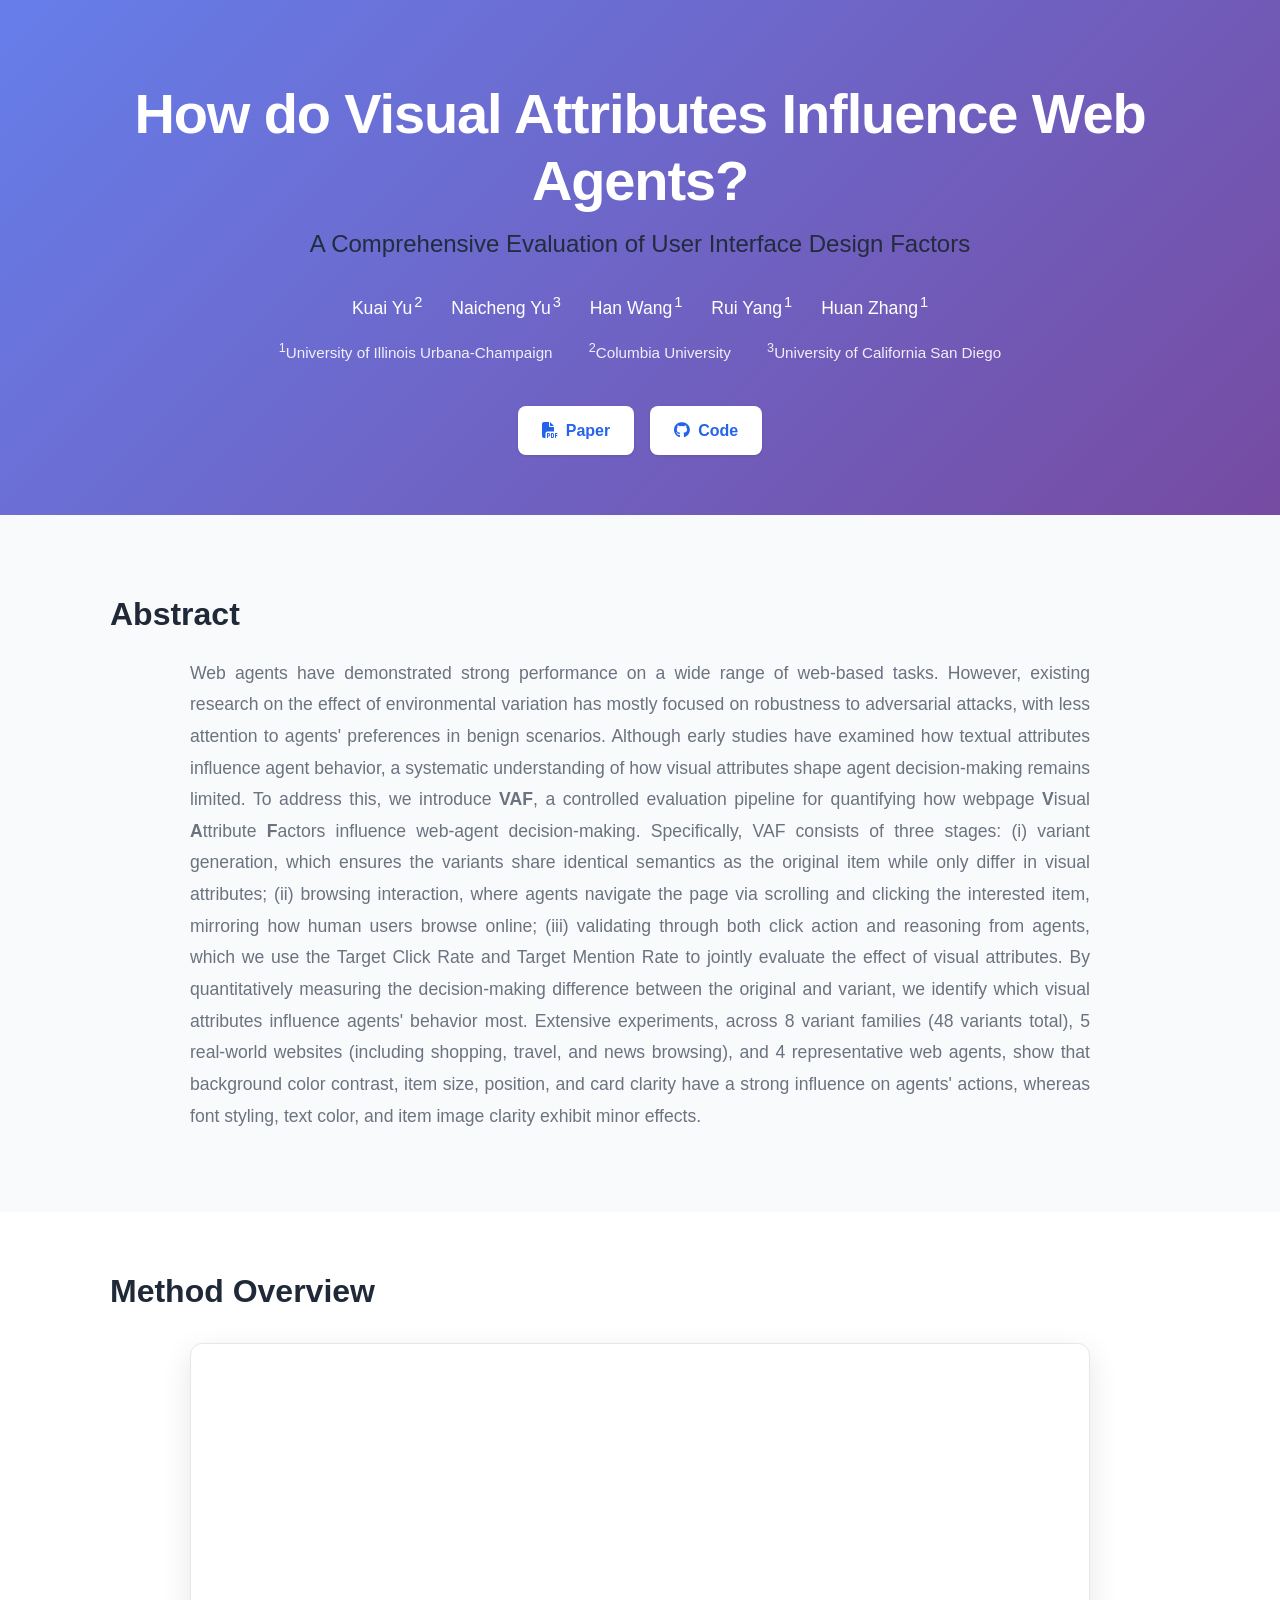
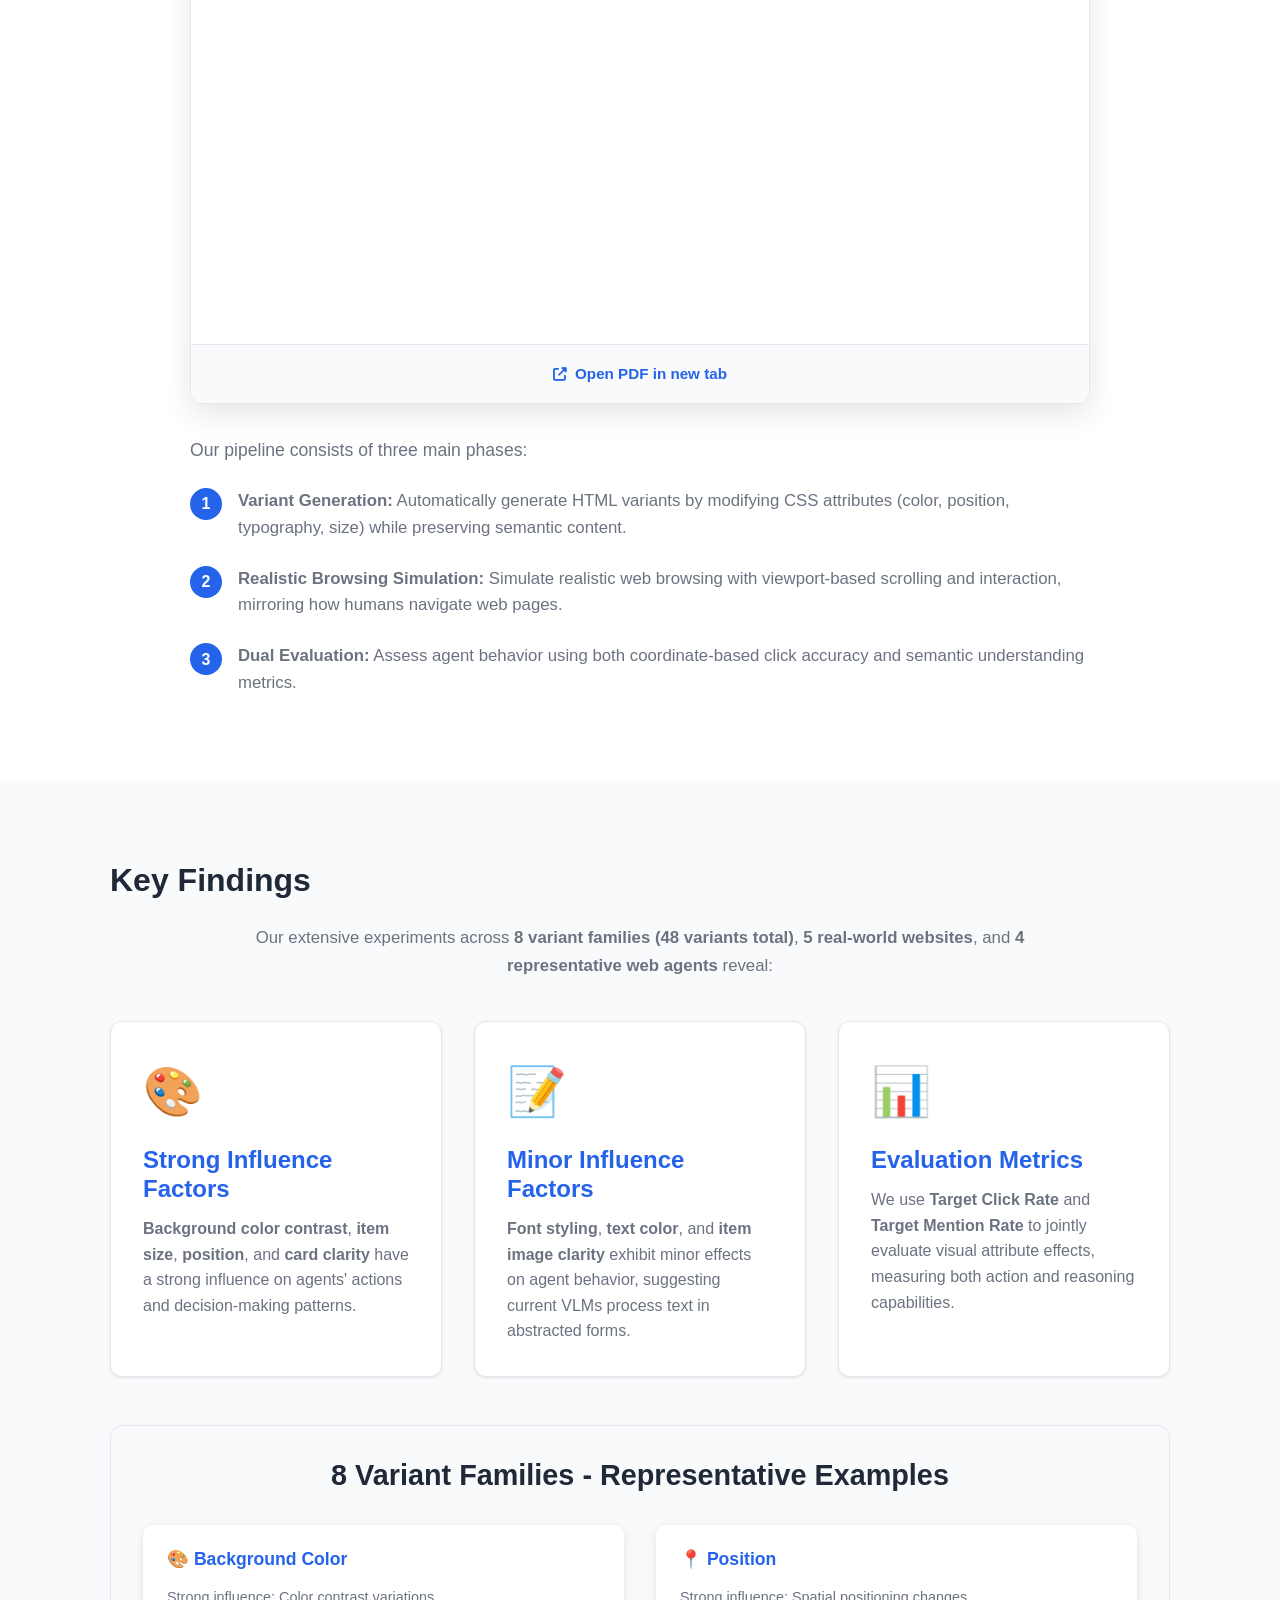
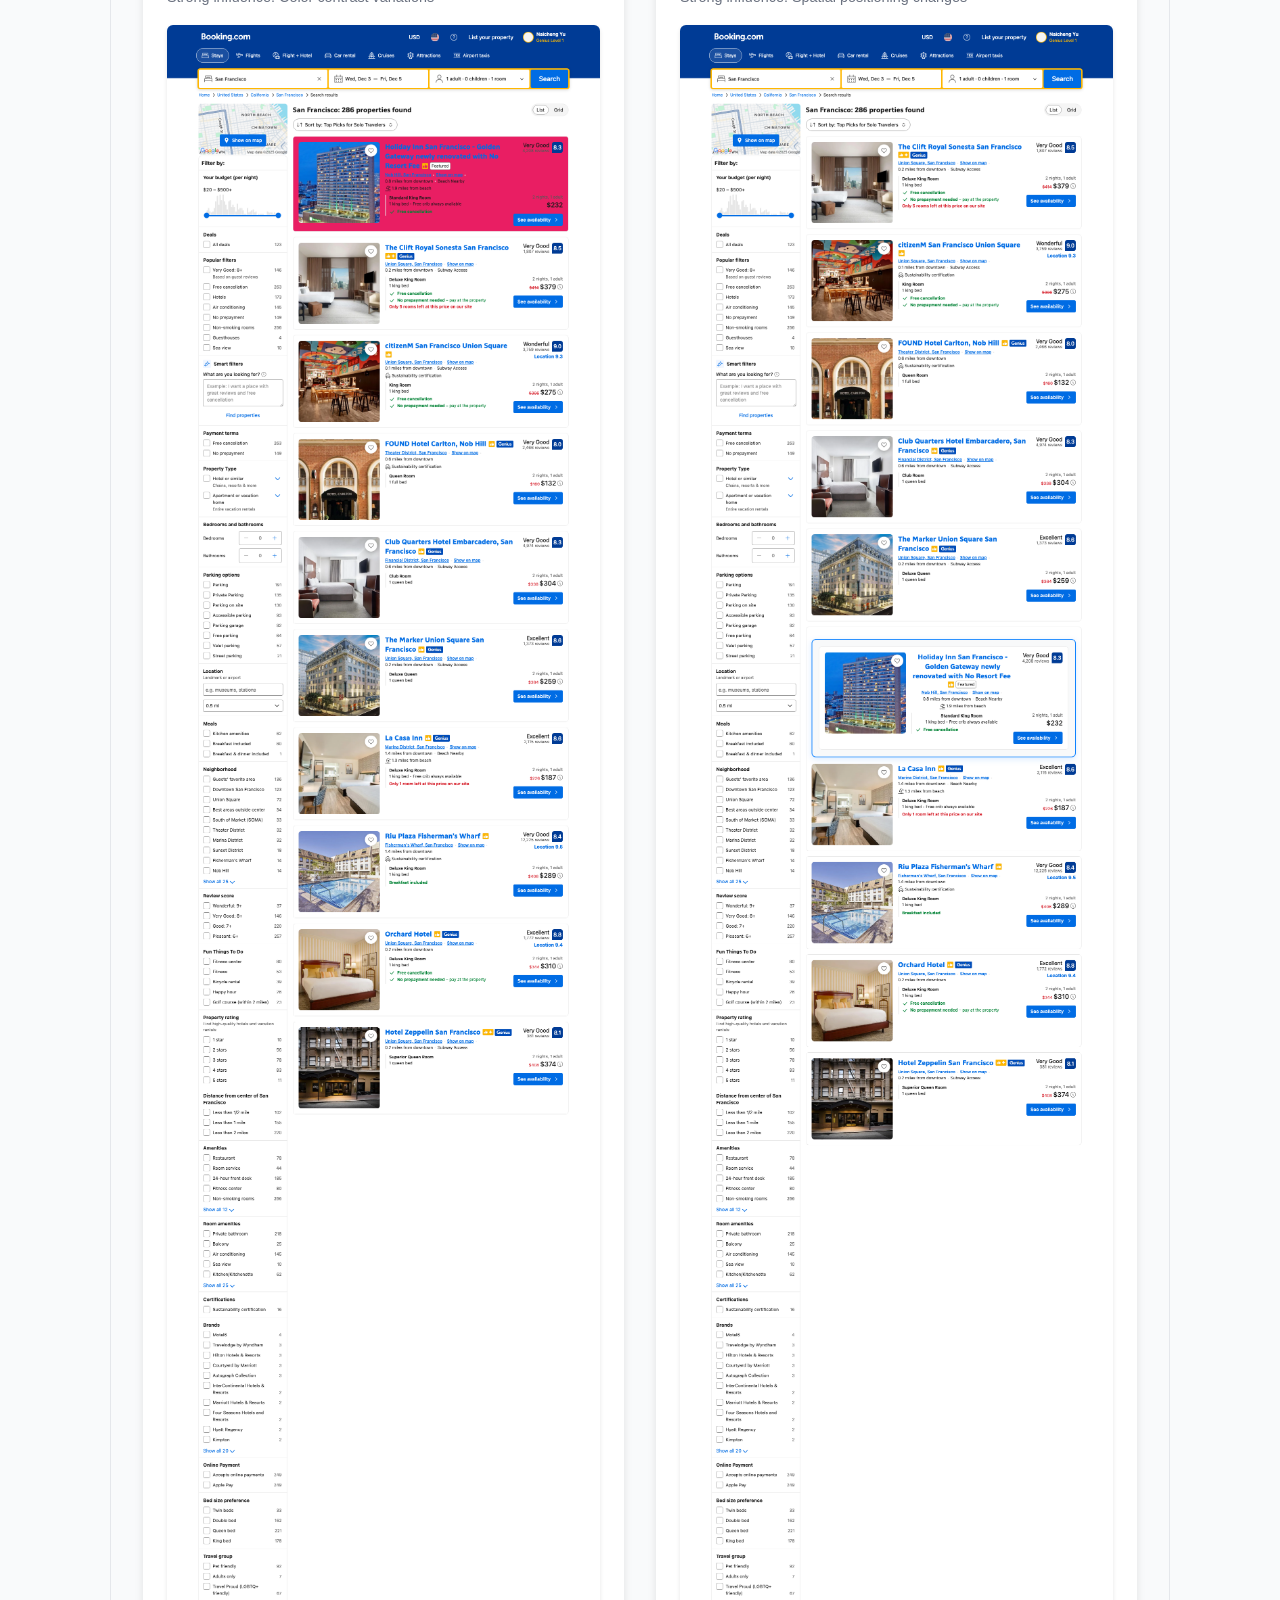
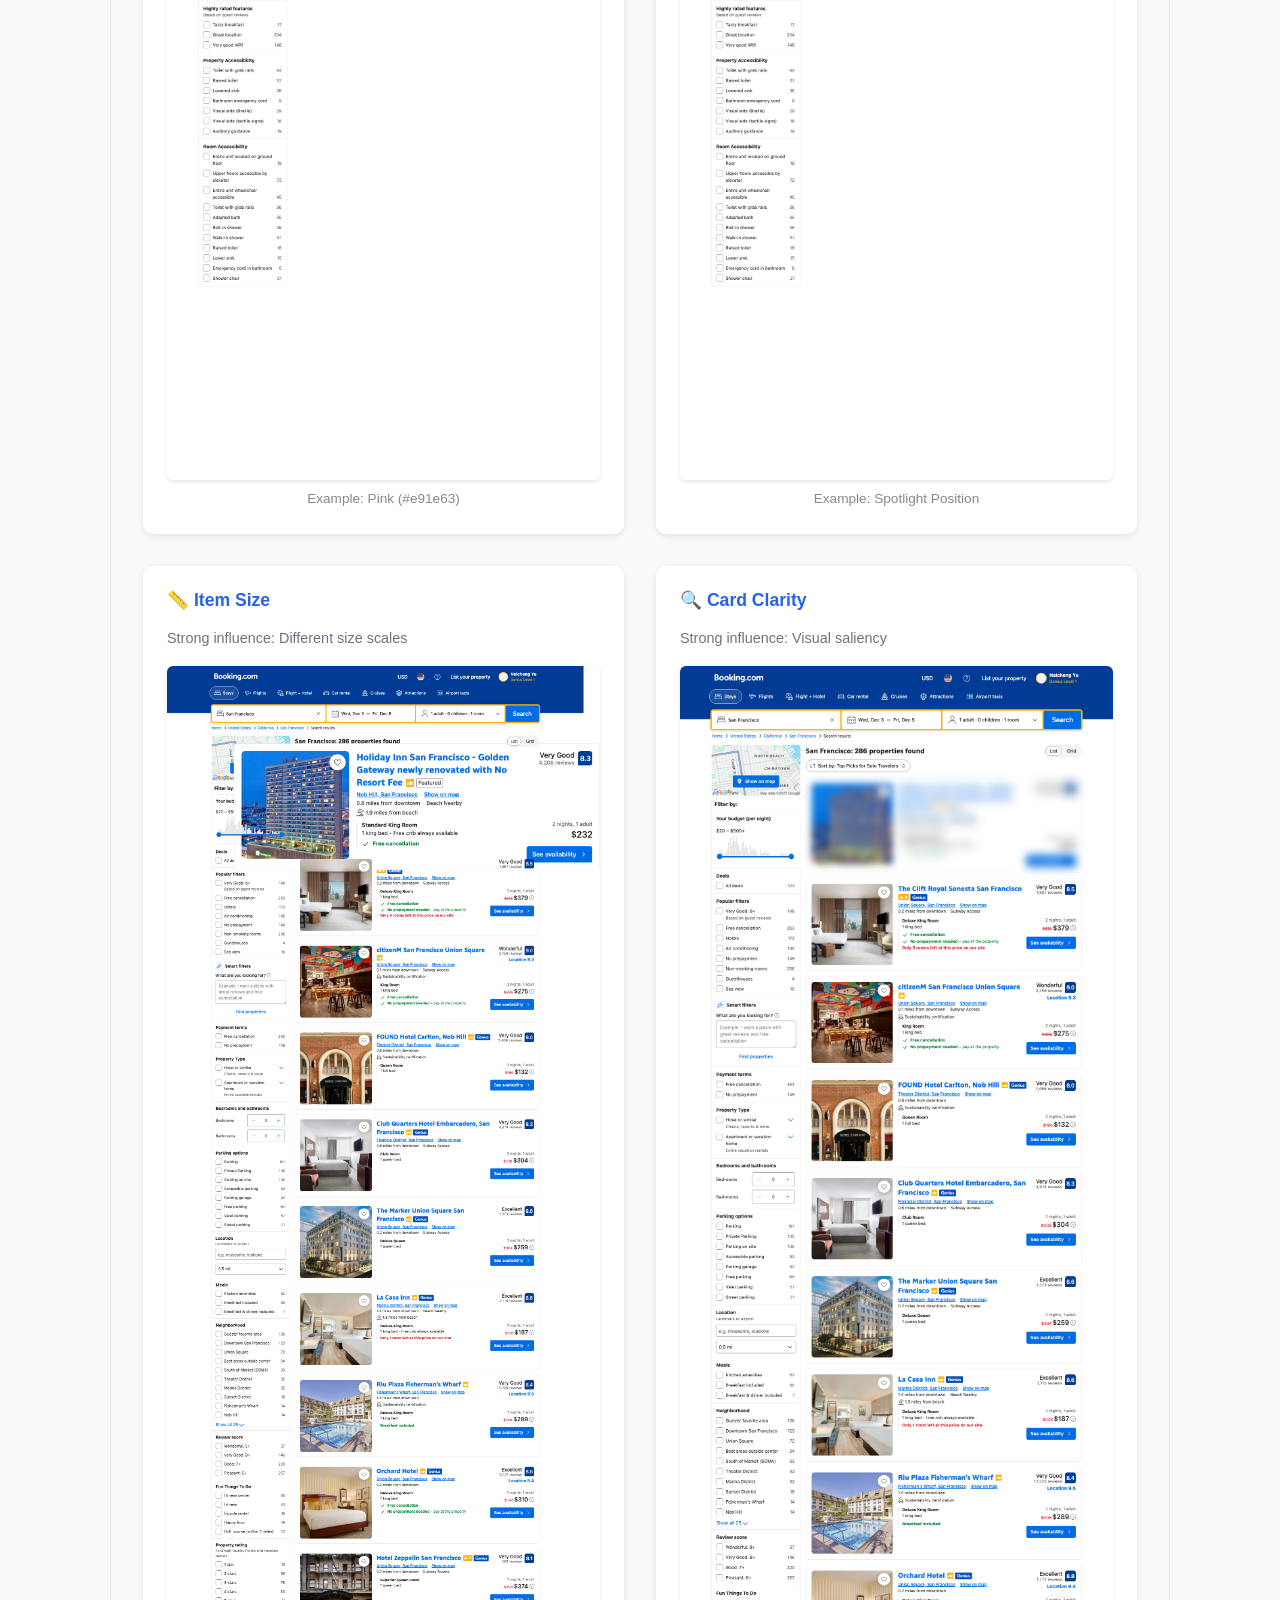
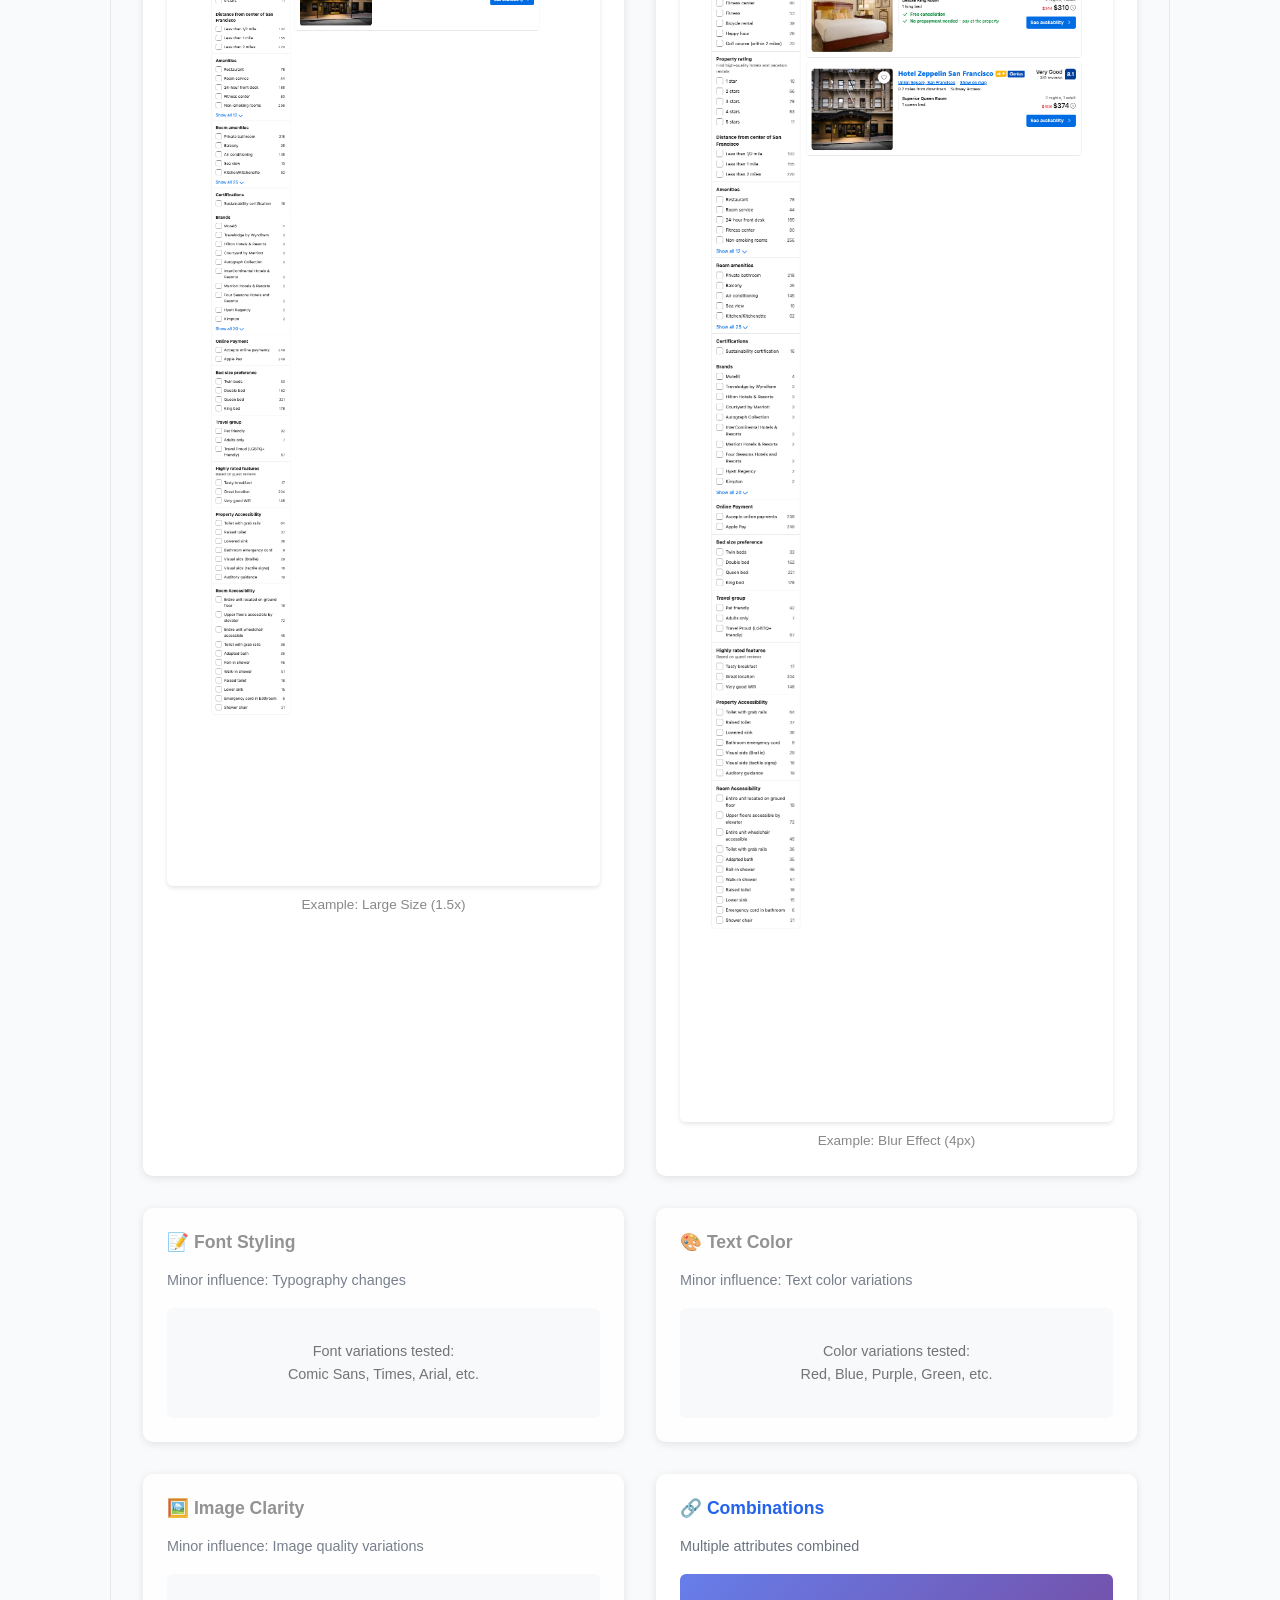
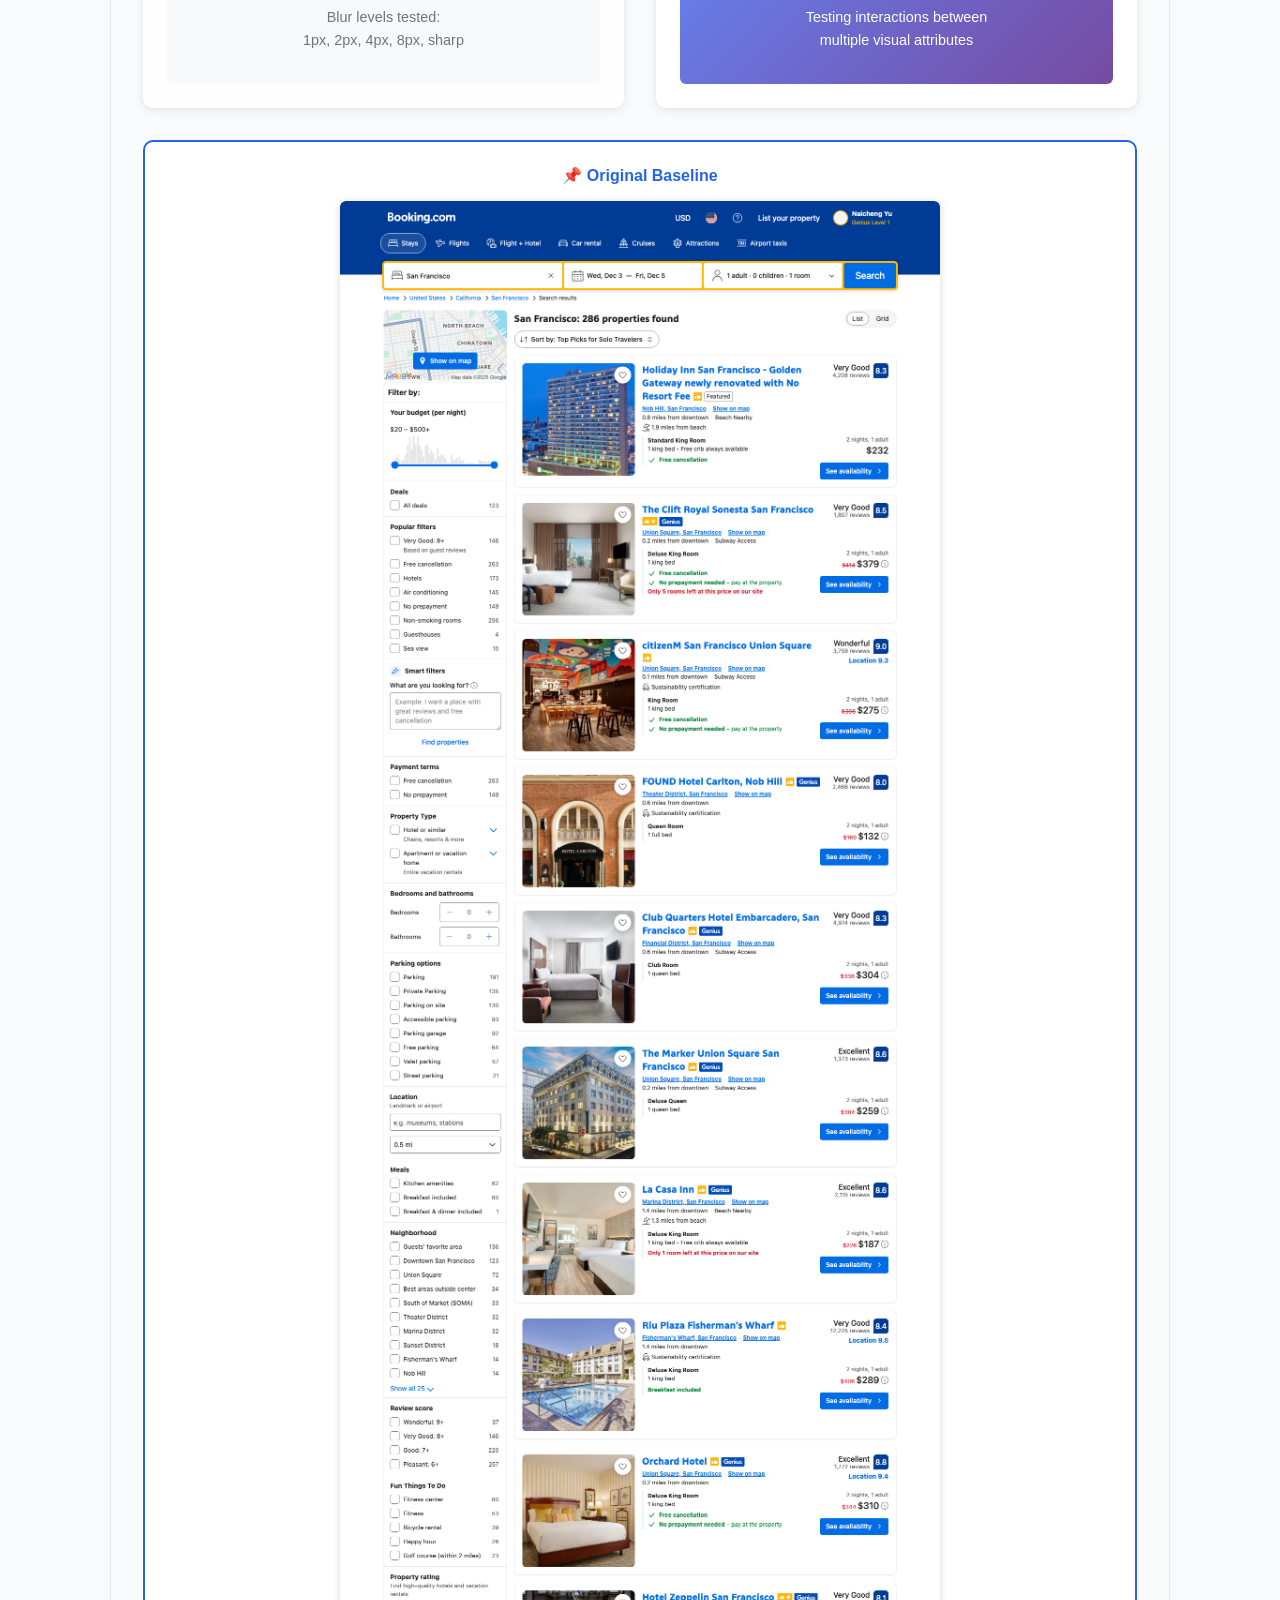
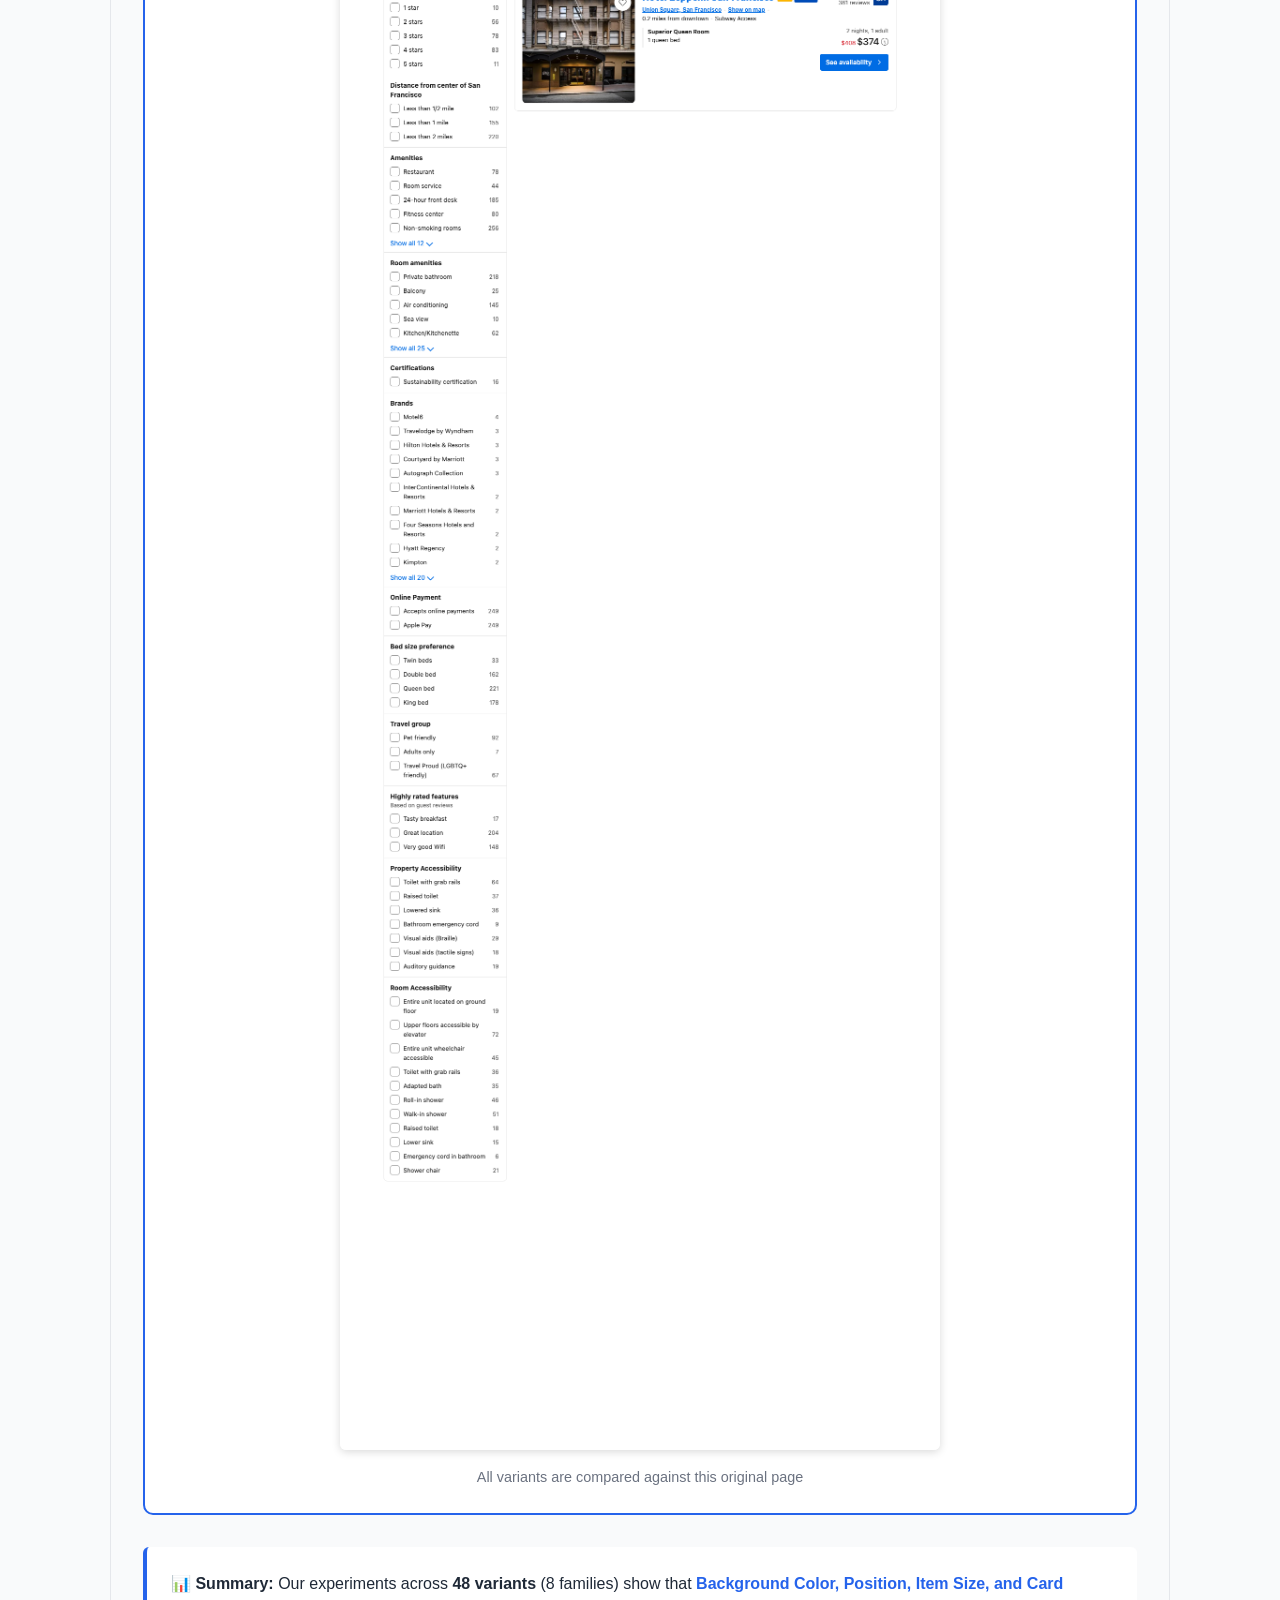
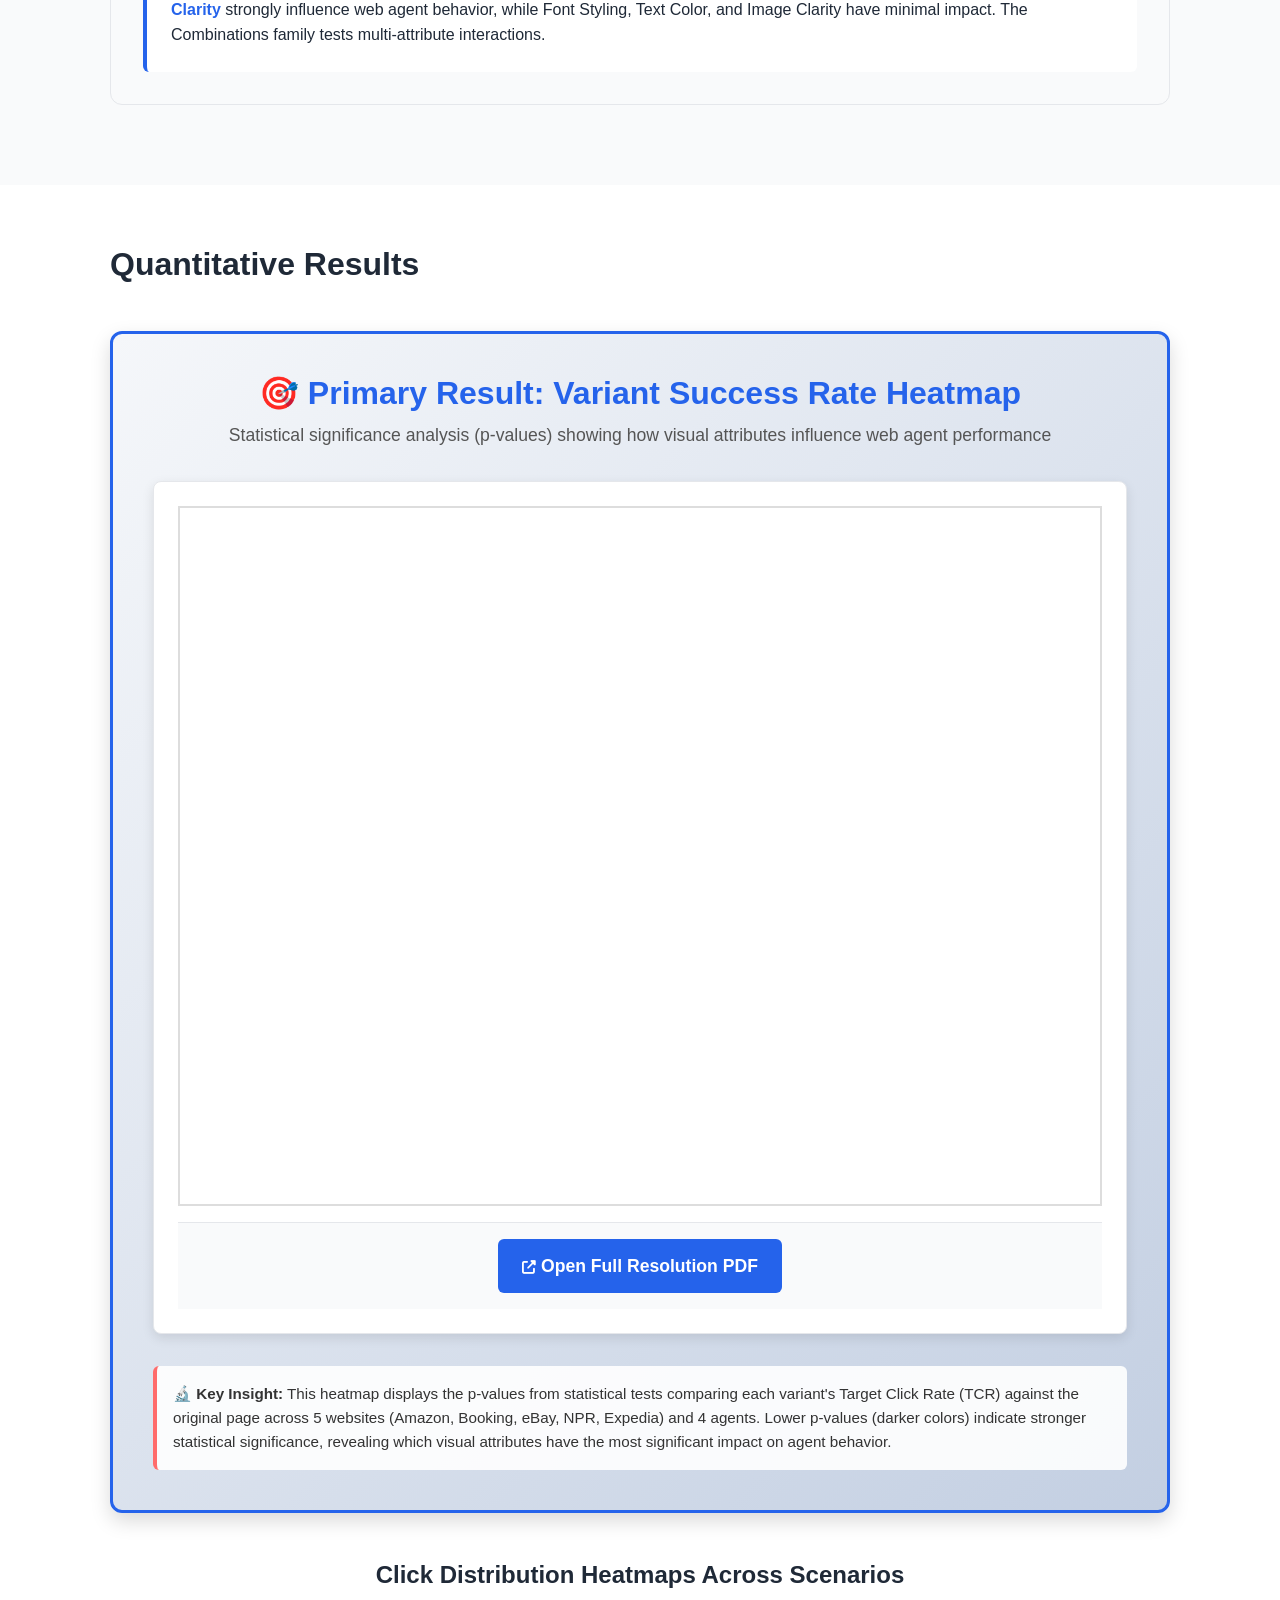
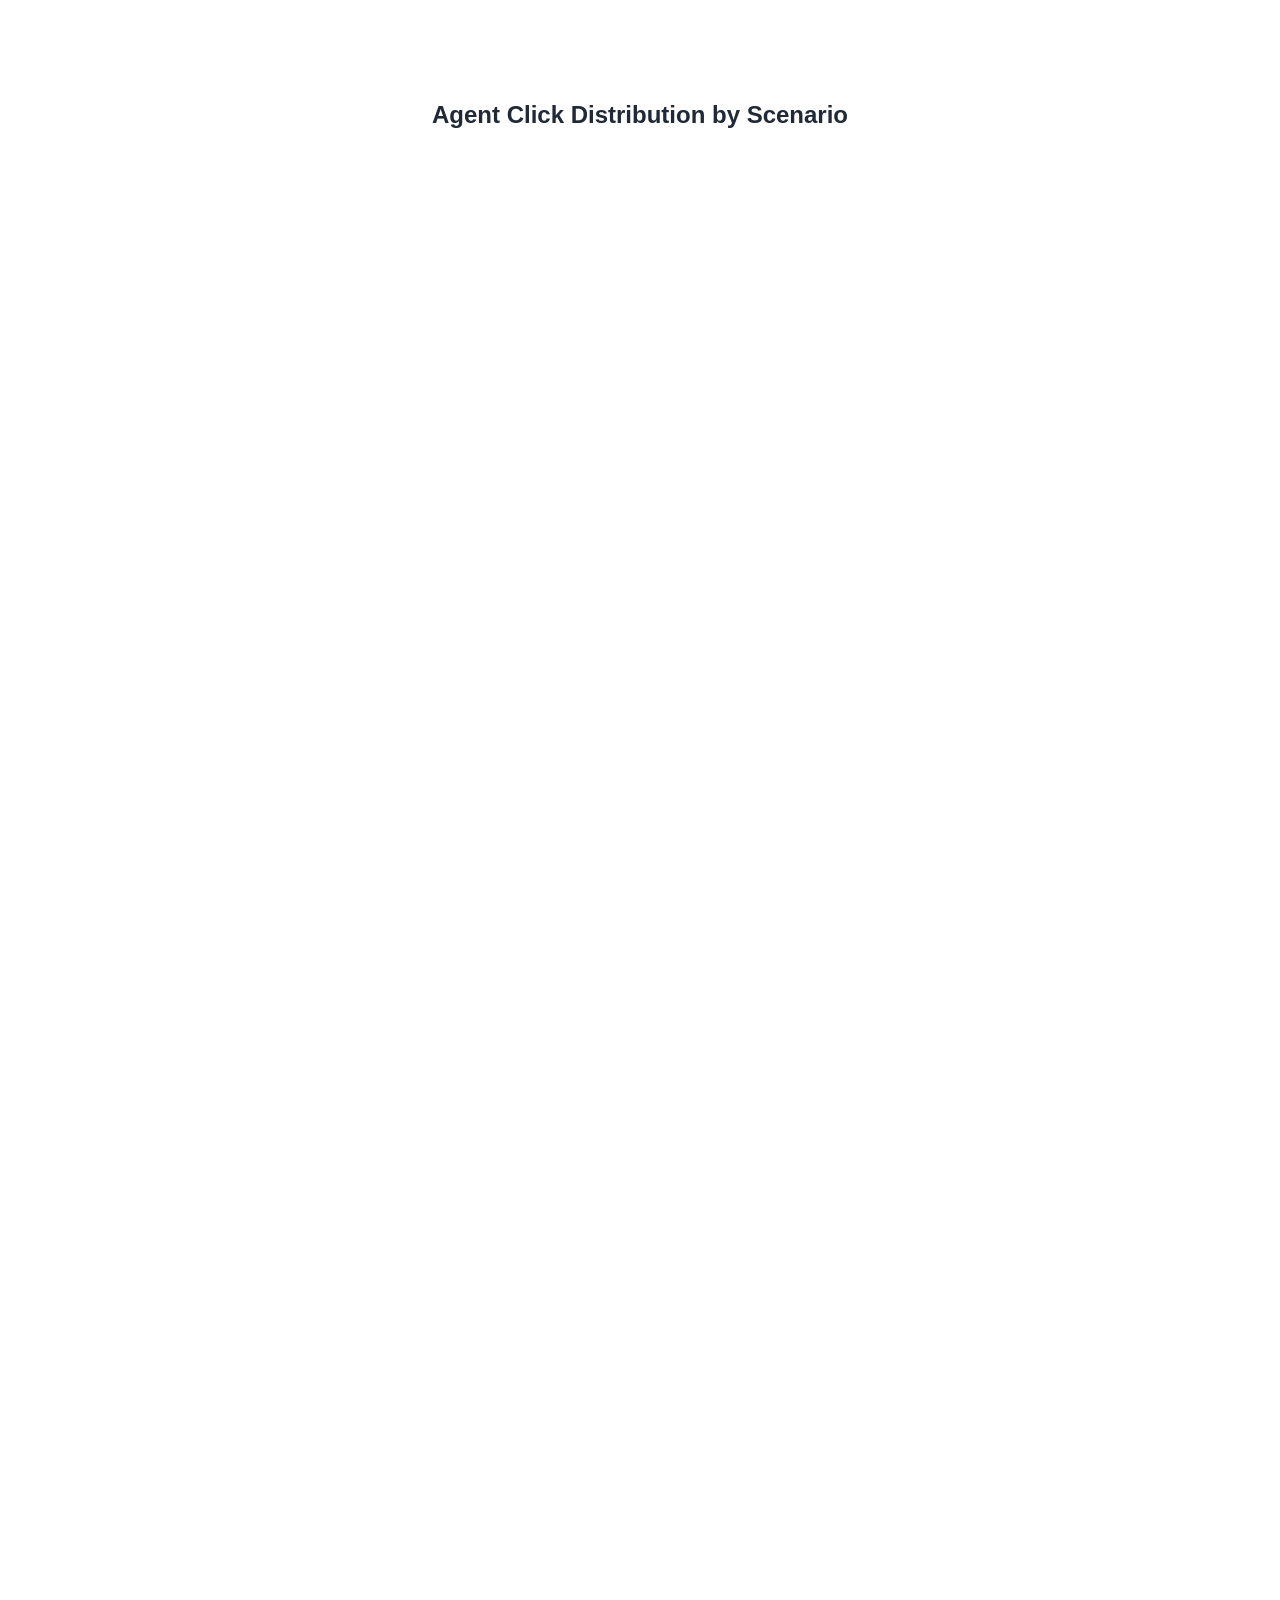
==== commit 92174740: "Update index.html" ====
--- a/index.html
+++ b/index.html
@@ -36,11 +36,8 @@
           <a href="https://arxiv.org/abs/2601.21961" class="btn" target="_blank" rel="noreferrer">
             <i class="fas fa-file-pdf"></i> Paper
           </a>
-          <a href="#" class="btn" target="_blank" rel="noreferrer">
+          <a href="https://github.com/ASTRAL-Group/WebAgent_Visual_Attribution" class="btn" target="_blank" rel="noreferrer">
             <i class="fab fa-github"></i> Code
-          </a>
-          <a href="#" class="btn" target="_blank" rel="noreferrer">
-            <i class="fas fa-database"></i> Data
           </a>
         </div>
       </div>
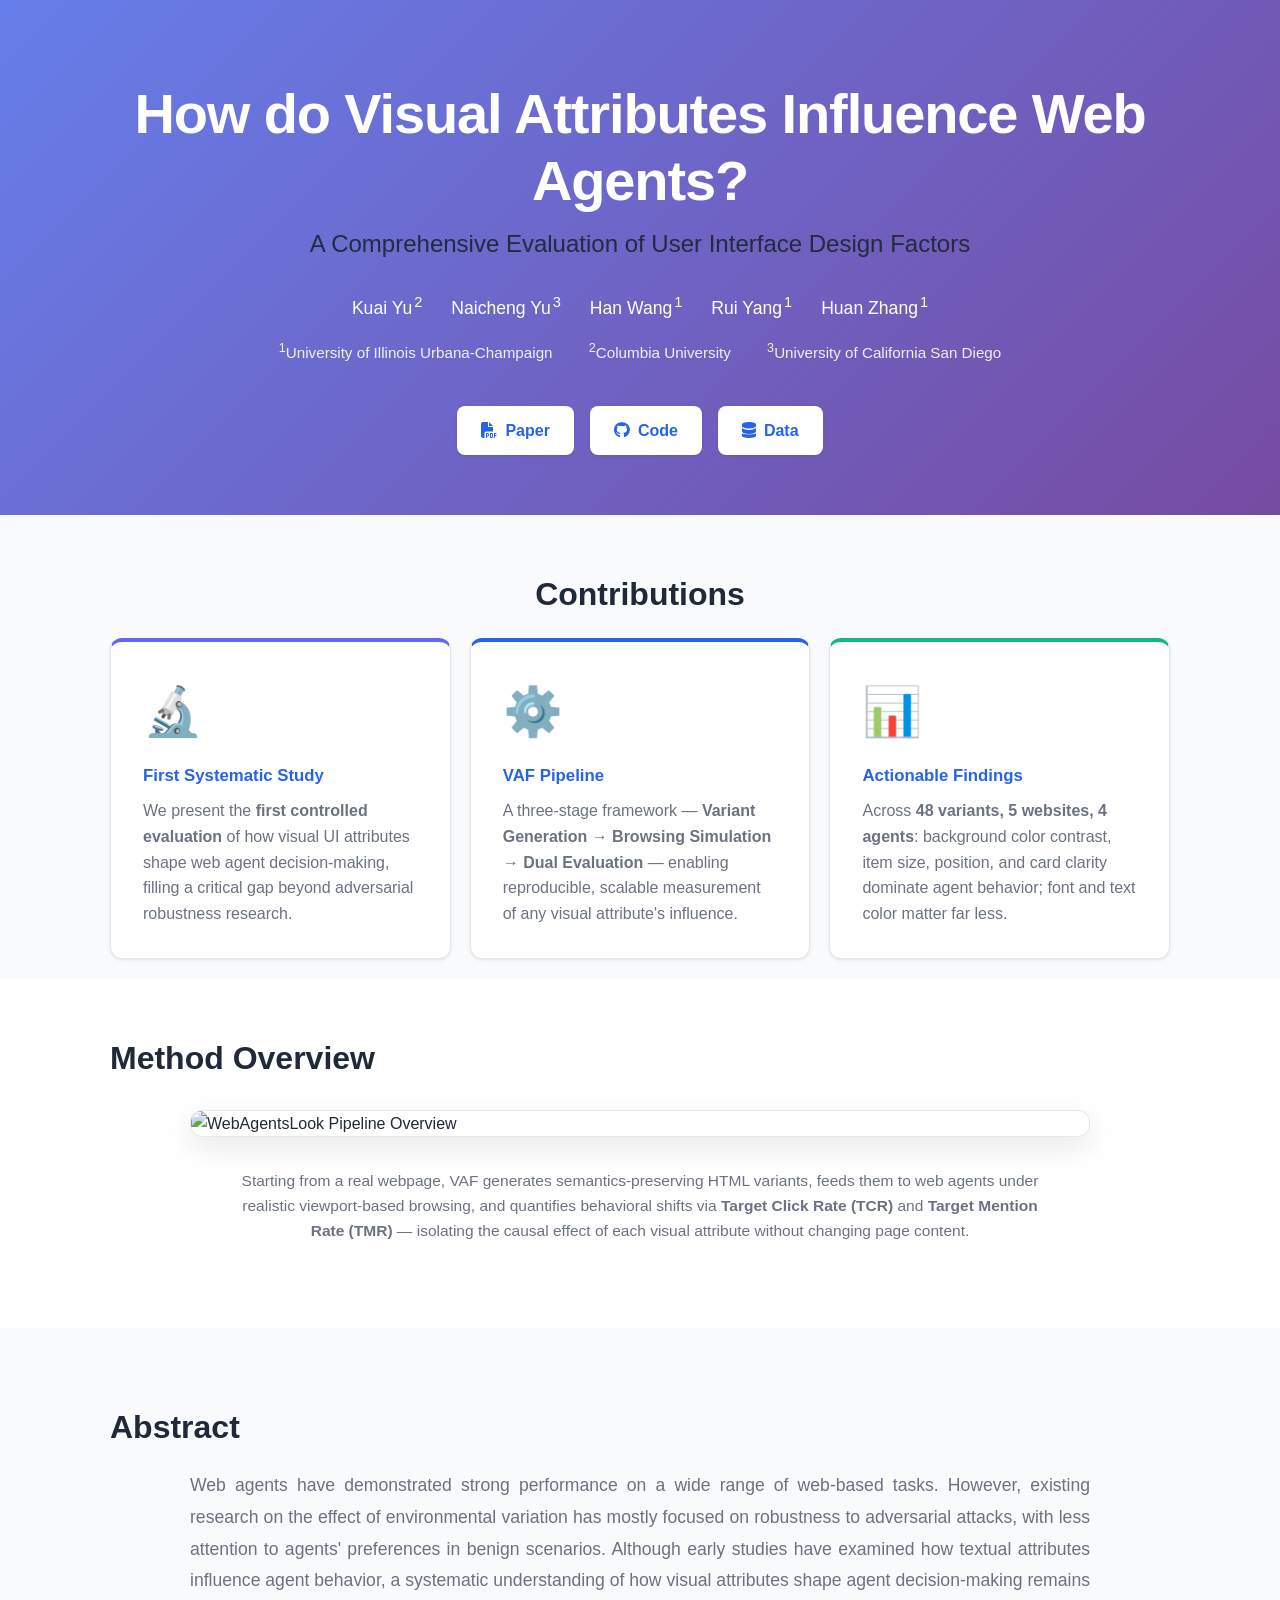
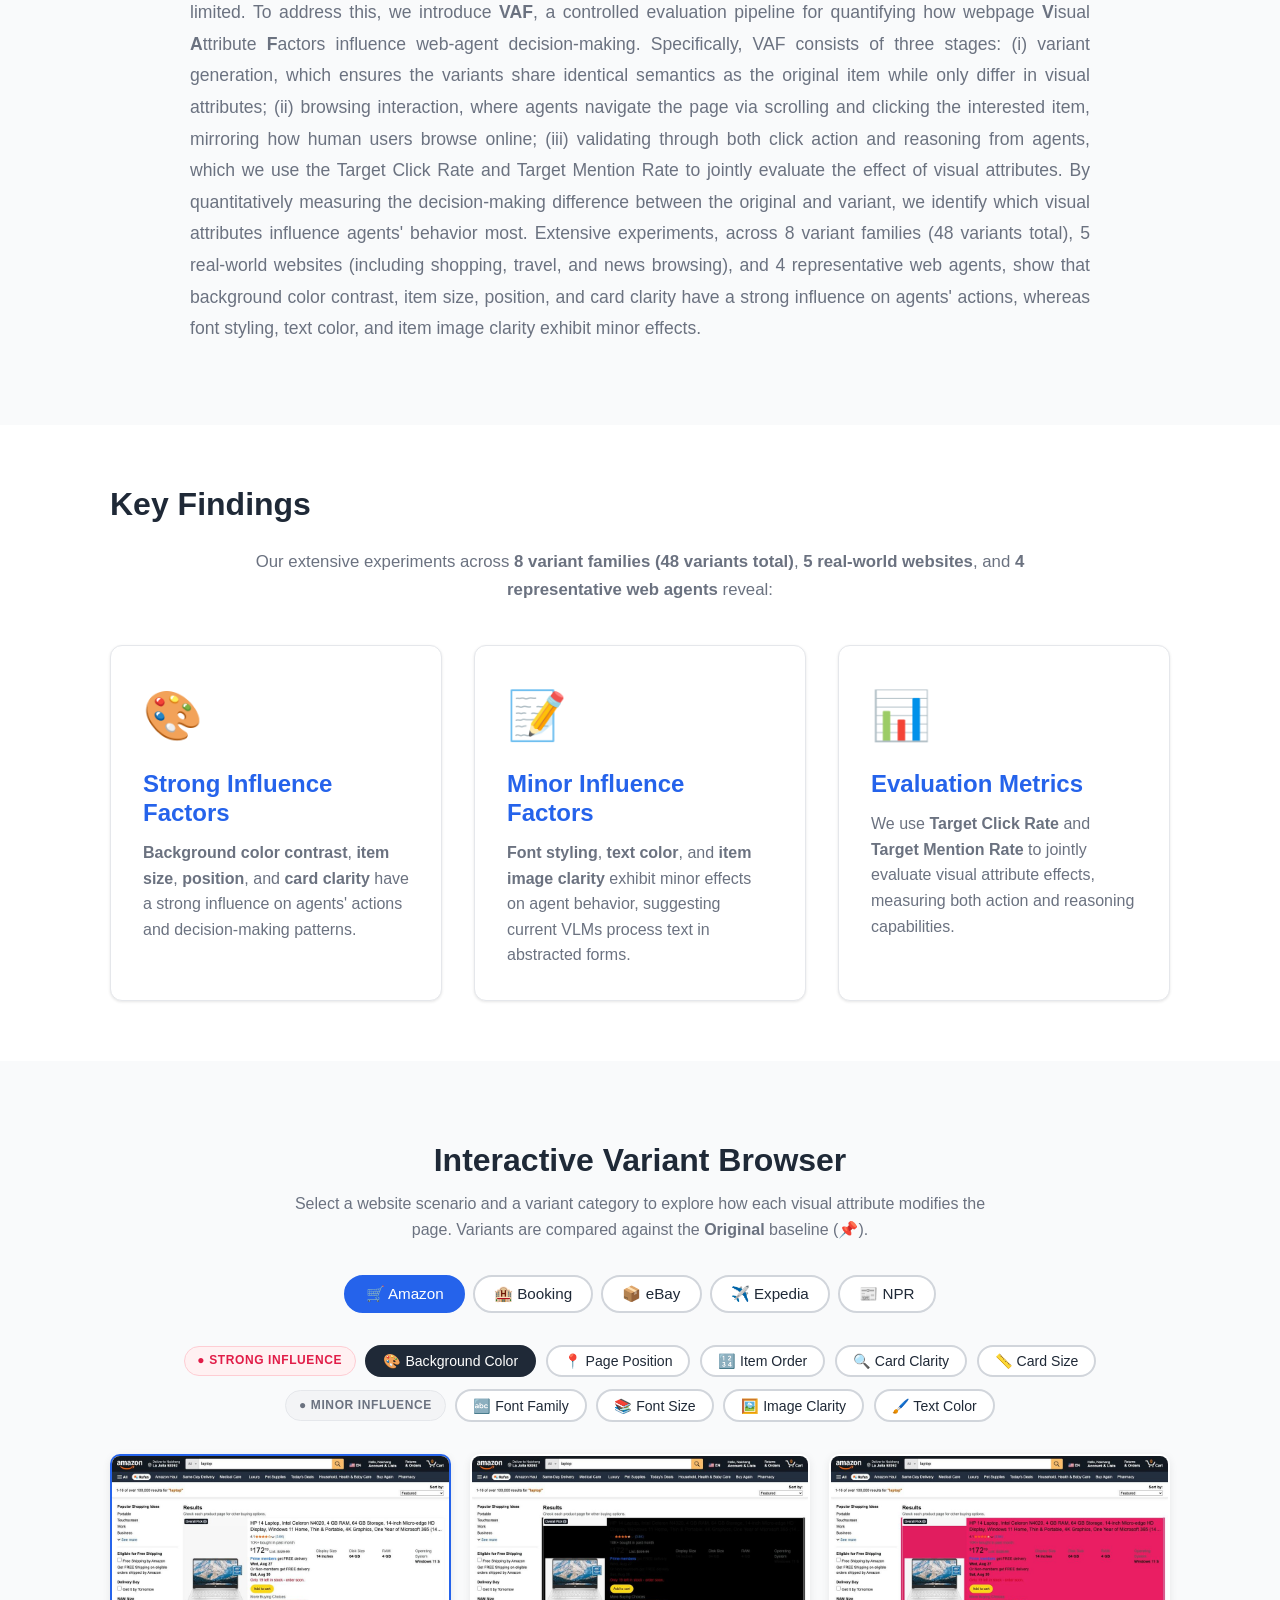
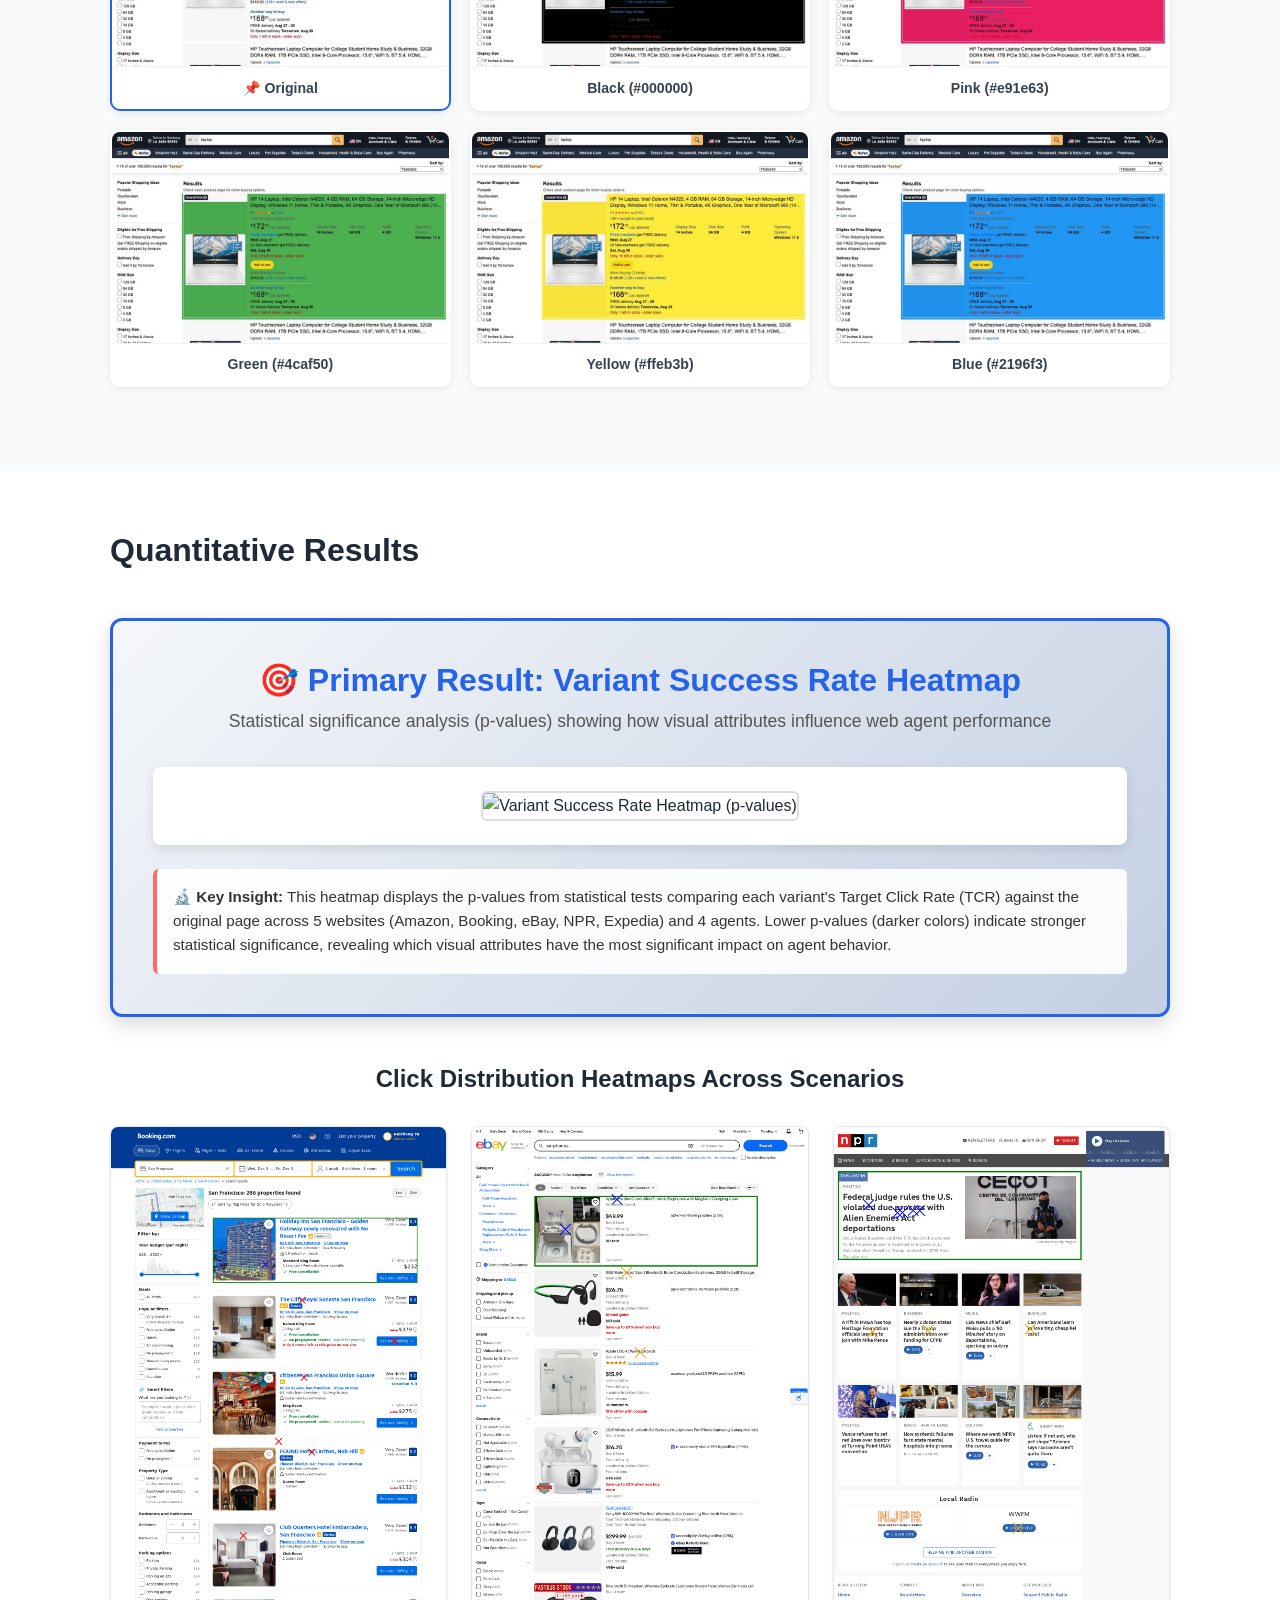
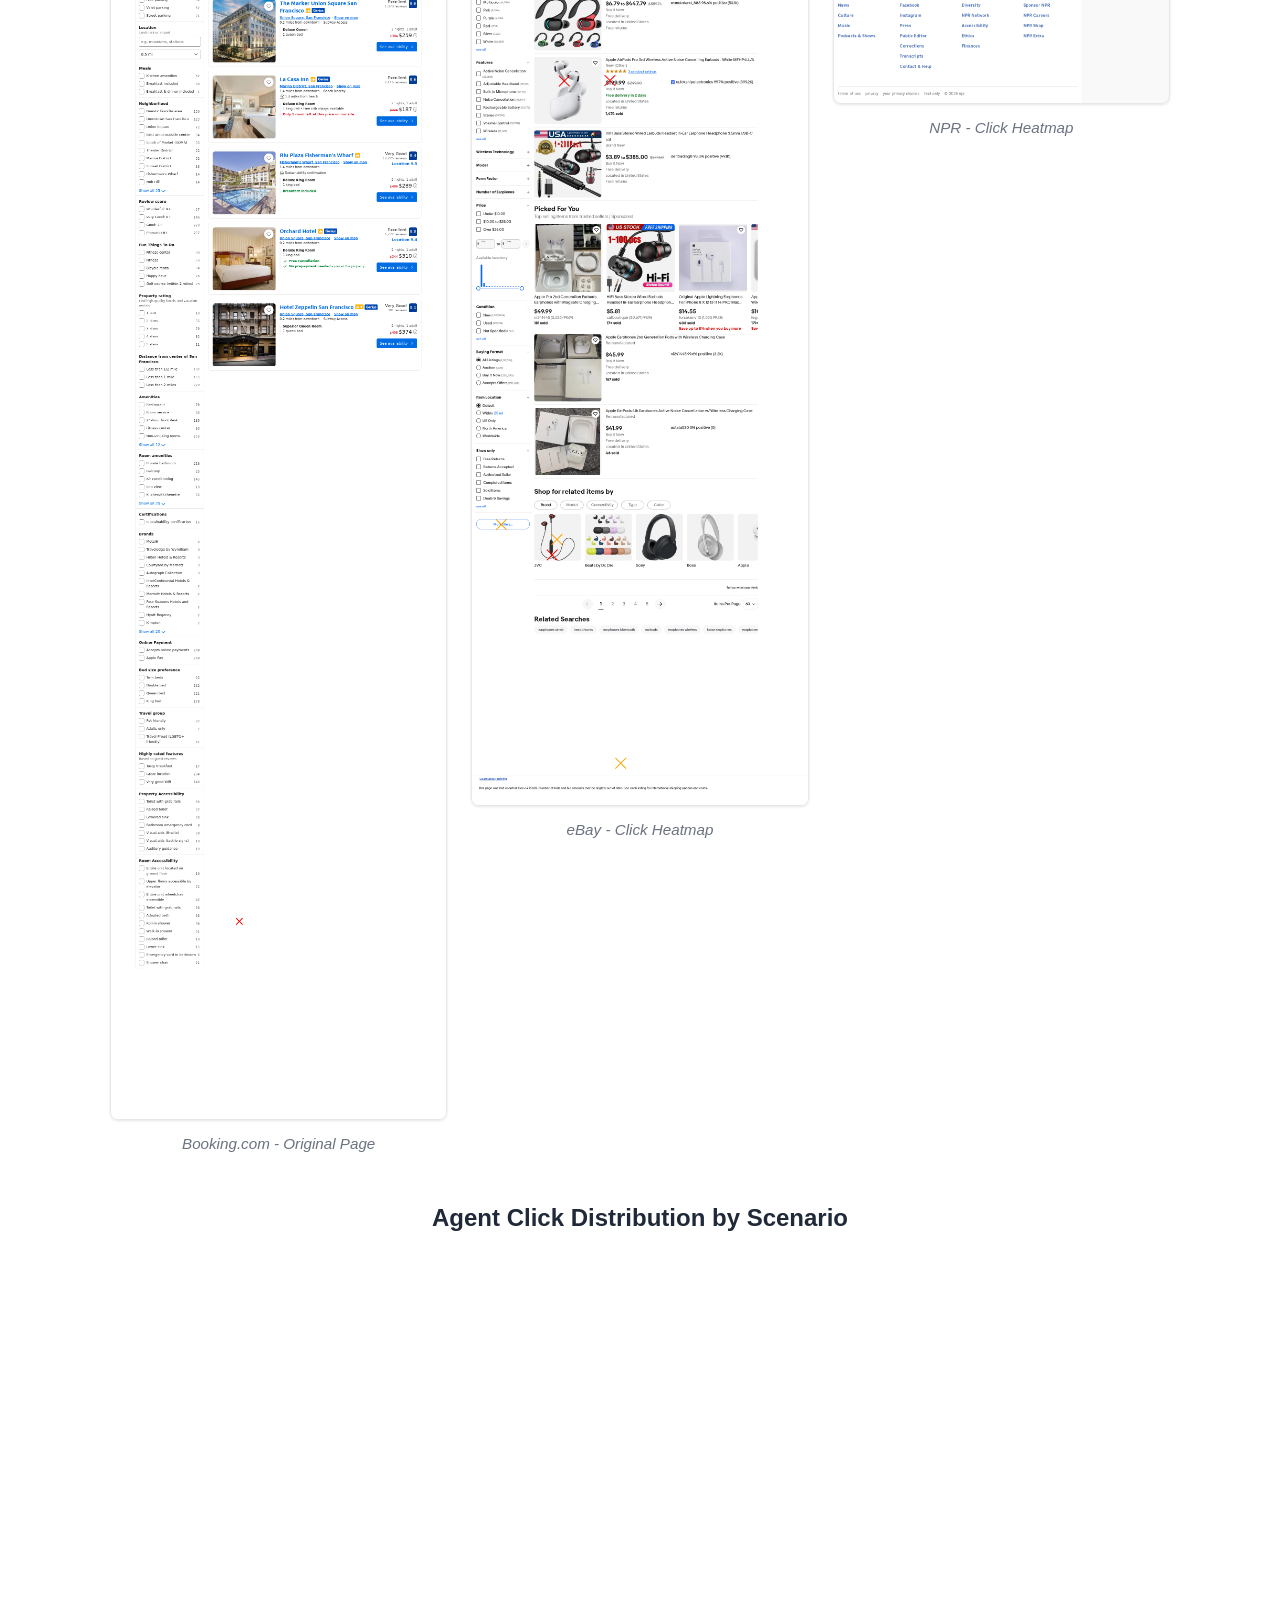
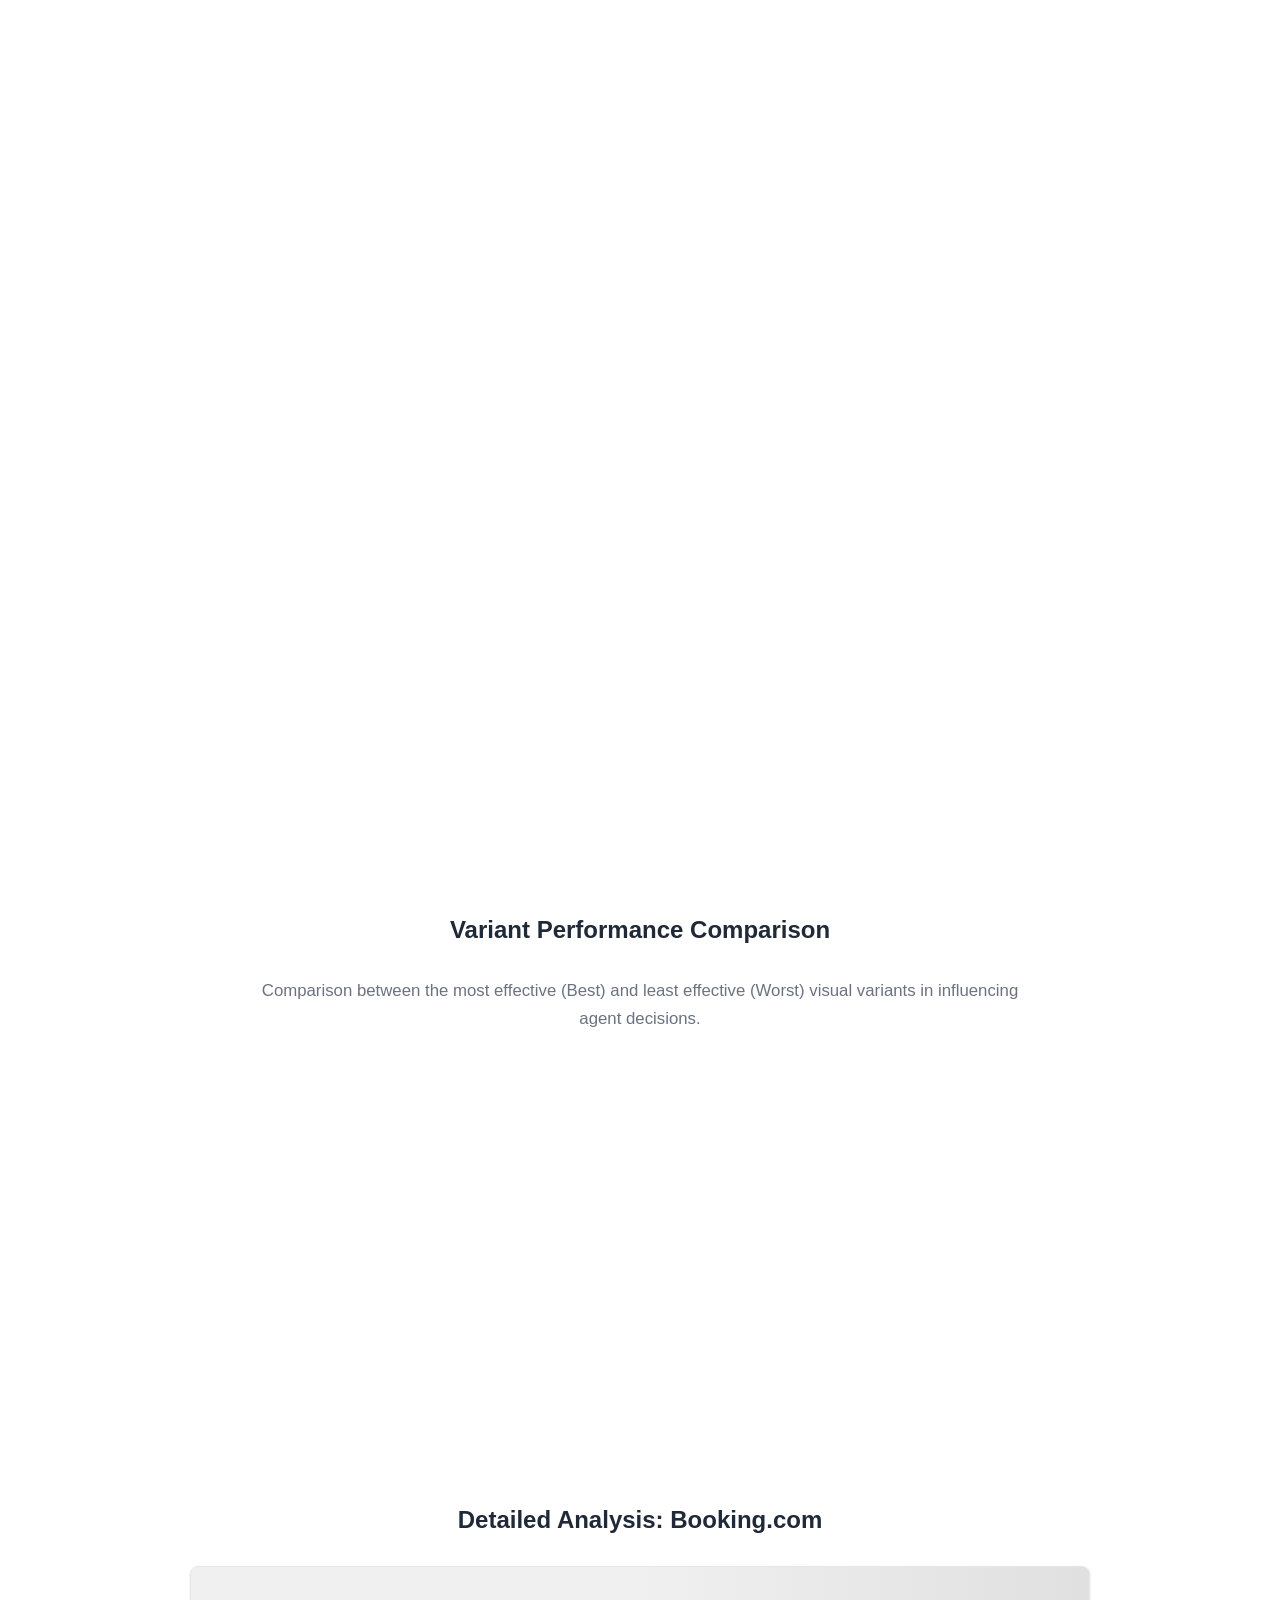
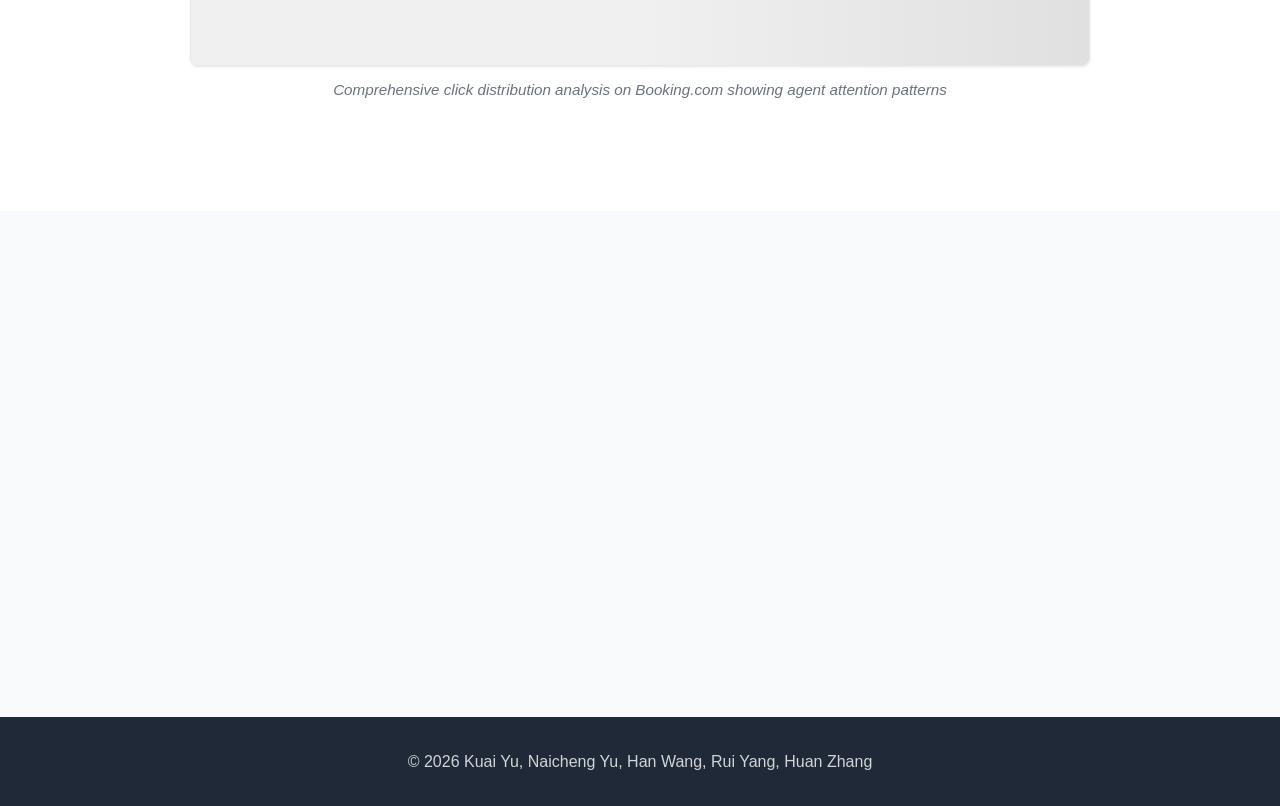
==== commit e18e5b73: "Add files via upload" ====
--- a/index.html
+++ b/index.html
@@ -36,12 +36,59 @@
           <a href="https://arxiv.org/abs/2601.21961" class="btn" target="_blank" rel="noreferrer">
             <i class="fas fa-file-pdf"></i> Paper
           </a>
-          <a href="https://github.com/ASTRAL-Group/WebAgent_Visual_Attribution" class="btn" target="_blank" rel="noreferrer">
+          <a href="#" class="btn" target="_blank" rel="noreferrer">
             <i class="fab fa-github"></i> Code
           </a>
+          <a href="#" class="btn" target="_blank" rel="noreferrer">
+            <i class="fas fa-database"></i> Data
+          </a>
         </div>
       </div>
     </header>
+
+    <!-- Contributions -->
+    <section class="section" style="padding: 2.5rem 0 0;">
+      <div class="container">
+        <h2 style="text-align:center; margin-bottom: 1.5rem;">Contributions</h2>
+        <div style="display:grid; grid-template-columns: repeat(auto-fit, minmax(280px, 1fr)); gap: 1.2rem;">
+
+          <div class="finding-card" style="border-top: 4px solid #6366f1;">
+            <div class="finding-icon">🔬</div>
+            <h3 style="font-size:1.05rem;">First Systematic Study</h3>
+            <p>We present the <strong>first controlled evaluation</strong> of how visual UI attributes shape web agent decision-making, filling a critical gap beyond adversarial robustness research.</p>
+          </div>
+
+          <div class="finding-card" style="border-top: 4px solid #2563eb;">
+            <div class="finding-icon">⚙️</div>
+            <h3 style="font-size:1.05rem;">VAF Pipeline</h3>
+            <p>A three-stage framework — <strong>Variant Generation → Browsing Simulation → Dual Evaluation</strong> — enabling reproducible, scalable measurement of any visual attribute's influence.</p>
+          </div>
+
+          <div class="finding-card" style="border-top: 4px solid #10b981;">
+            <div class="finding-icon">📊</div>
+            <h3 style="font-size:1.05rem;">Actionable Findings</h3>
+            <p>Across <strong>48 variants, 5 websites, 4 agents</strong>: background color contrast, item size, position, and card clarity dominate agent behavior; font and text color matter far less.</p>
+          </div>
+
+        </div>
+      </div>
+    </section>
+
+    <!-- Method Overview -->
+    <section class="section method-section">
+      <div class="container">
+        <h2>Method Overview</h2>
+        <div class="method-content">
+          <!-- Overview Image -->
+          <div class="pdf-container">
+            <img src="images/workflow_newnew.png" alt="WebAgentsLook Pipeline Overview" style="width:100%; border-radius:8px; display:block;">
+          </div>
+          <p class="method-description" style="margin-top:1.2rem; text-align:center; color: var(--text-secondary); font-size:0.97rem; max-width:820px; margin-left:auto; margin-right:auto;">
+            Starting from a real webpage, VAF generates semantics-preserving HTML variants, feeds them to web agents under realistic viewport-based browsing, and quantifies behavioral shifts via <strong>Target Click Rate (TCR)</strong> and <strong>Target Mention Rate (TMR)</strong> — isolating the causal effect of each visual attribute without changing page content.
+          </p>
+        </div>
+      </div>
+    </section>
 
     <!-- Abstract Section -->
     <section class="section abstract-section">
@@ -69,41 +116,6 @@
       </div>
     </section>
 
-    <!-- Method Overview -->
-    <section class="section method-section">
-      <div class="container">
-        <h2>Method Overview</h2>
-        <div class="method-content">
-          <!-- Embedded PDF Viewer -->
-          <div class="pdf-container">
-            <iframe src="images/workflow_newnew.pdf" class="pdf-viewer" title="WebAgentsLook Pipeline"></iframe>
-            <p class="pdf-caption">
-              <a href="images/workflow_newnew.pdf" target="_blank" class="pdf-link">
-                <i class="fas fa-external-link-alt"></i> Open PDF in new tab
-              </a>
-            </p>
-          </div>
-          <p class="method-description">
-            Our pipeline consists of three main phases:
-          </p>
-          <ol class="method-steps">
-            <li>
-              <strong>Variant Generation:</strong> Automatically generate HTML variants by modifying CSS attributes 
-              (color, position, typography, size) while preserving semantic content.
-            </li>
-            <li>
-              <strong>Realistic Browsing Simulation:</strong> Simulate realistic web browsing with viewport-based 
-              scrolling and interaction, mirroring how humans navigate web pages.
-            </li>
-            <li>
-              <strong>Dual Evaluation:</strong> Assess agent behavior using both coordinate-based click accuracy 
-              and semantic understanding metrics.
-            </li>
-          </ol>
-        </div>
-      </div>
-    </section>
-
     <!-- Key Findings -->
     <section class="section findings-section">
       <div class="container">
@@ -141,101 +153,256 @@
           </div>
         </div>
 
-        <!-- Variant Families Showcase - Optimized -->
-        <div class="variant-overview" style="margin-top: 3rem; padding: 2rem; background: var(--bg-light); border-radius: 12px;">
-          <h3 style="text-align: center; margin-bottom: 2rem; font-size: 1.8rem;">8 Variant Families - Representative Examples</h3>
-          
-          <!-- Visual Examples Grid (Reduced for Performance) -->
-          <div style="display: grid; grid-template-columns: repeat(auto-fit, minmax(320px, 1fr)); gap: 2rem; margin-bottom: 2rem;">
-            
-            <!-- 1. Background Color -->
-            <div style="background: white; padding: 1.5rem; border-radius: 10px; box-shadow: 0 2px 8px rgba(0,0,0,0.1);">
-              <h4 style="color: var(--primary-color); margin: 0 0 1rem; font-size: 1.1rem;">🎨 Background Color</h4>
-              <p style="margin: 0 0 1rem; font-size: 0.9rem; color: var(--text-secondary);">Strong influence: Color contrast variations</p>
-              <img src="images/variants/bg_pink.png" alt="Background Color Example" loading="lazy" style="width: 100%; border-radius: 6px; box-shadow: 0 2px 4px rgba(0,0,0,0.1);" />
-              <p style="margin: 0.5rem 0 0; font-size: 0.85rem; color: #888; text-align: center;">Example: Pink (#e91e63)</p>
-            </div>
-
-            <!-- 2. Position -->
-            <div style="background: white; padding: 1.5rem; border-radius: 10px; box-shadow: 0 2px 8px rgba(0,0,0,0.1);">
-              <h4 style="color: var(--primary-color); margin: 0 0 1rem; font-size: 1.1rem;">📍 Position</h4>
-              <p style="margin: 0 0 1rem; font-size: 0.9rem; color: var(--text-secondary);">Strong influence: Spatial positioning changes</p>
-              <img src="images/variants/pos_spotlight.png" alt="Position Example" loading="lazy" style="width: 100%; border-radius: 6px; box-shadow: 0 2px 4px rgba(0,0,0,0.1);" />
-              <p style="margin: 0.5rem 0 0; font-size: 0.85rem; color: #888; text-align: center;">Example: Spotlight Position</p>
-            </div>
-
-            <!-- 3. Item Size -->
-            <div style="background: white; padding: 1.5rem; border-radius: 10px; box-shadow: 0 2px 8px rgba(0,0,0,0.1);">
-              <h4 style="color: var(--primary-color); margin: 0 0 1rem; font-size: 1.1rem;">📏 Item Size</h4>
-              <p style="margin: 0 0 1rem; font-size: 0.9rem; color: var(--text-secondary);">Strong influence: Different size scales</p>
-              <img src="images/variants/size_large.png" alt="Size Example" loading="lazy" style="width: 100%; border-radius: 6px; box-shadow: 0 2px 4px rgba(0,0,0,0.1);" />
-              <p style="margin: 0.5rem 0 0; font-size: 0.85rem; color: #888; text-align: center;">Example: Large Size (1.5x)</p>
-            </div>
-
-            <!-- 4. Card Clarity -->
-            <div style="background: white; padding: 1.5rem; border-radius: 10px; box-shadow: 0 2px 8px rgba(0,0,0,0.1);">
-              <h4 style="color: var(--primary-color); margin: 0 0 1rem; font-size: 1.1rem;">🔍 Card Clarity</h4>
-              <p style="margin: 0 0 1rem; font-size: 0.9rem; color: var(--text-secondary);">Strong influence: Visual saliency</p>
-              <img src="images/variants/clarity_blur.png" alt="Clarity Example" loading="lazy" style="width: 100%; border-radius: 6px; box-shadow: 0 2px 4px rgba(0,0,0,0.1);" />
-              <p style="margin: 0.5rem 0 0; font-size: 0.85rem; color: #888; text-align: center;">Example: Blur Effect (4px)</p>
-            </div>
-
-            <!-- 5. Font Styling -->
-            <div style="background: white; padding: 1.5rem; border-radius: 10px; box-shadow: 0 2px 8px rgba(0,0,0,0.1); opacity: 0.9;">
-              <h4 style="color: #888; margin: 0 0 1rem; font-size: 1.1rem;">📝 Font Styling</h4>
-              <p style="margin: 0 0 1rem; font-size: 0.9rem; color: var(--text-secondary);">Minor influence: Typography changes</p>
-              <div style="padding: 2rem; background: #f8f9fa; border-radius: 6px; text-align: center; font-size: 0.9rem; color: #666;">
-                <p style="margin: 0;">Font variations tested:<br/>Comic Sans, Times, Arial, etc.</p>
-              </div>
-            </div>
-
-            <!-- 6. Text Color -->
-            <div style="background: white; padding: 1.5rem; border-radius: 10px; box-shadow: 0 2px 8px rgba(0,0,0,0.1); opacity: 0.9;">
-              <h4 style="color: #888; margin: 0 0 1rem; font-size: 1.1rem;">🎨 Text Color</h4>
-              <p style="margin: 0 0 1rem; font-size: 0.9rem; color: var(--text-secondary);">Minor influence: Text color variations</p>
-              <div style="padding: 2rem; background: #f8f9fa; border-radius: 6px; text-align: center; font-size: 0.9rem; color: #666;">
-                <p style="margin: 0;">Color variations tested:<br/>Red, Blue, Purple, Green, etc.</p>
-              </div>
-            </div>
-
-            <!-- 7. Image Clarity -->
-            <div style="background: white; padding: 1.5rem; border-radius: 10px; box-shadow: 0 2px 8px rgba(0,0,0,0.1); opacity: 0.9;">
-              <h4 style="color: #888; margin: 0 0 1rem; font-size: 1.1rem;">🖼️ Image Clarity</h4>
-              <p style="margin: 0 0 1rem; font-size: 0.9rem; color: var(--text-secondary);">Minor influence: Image quality variations</p>
-              <div style="padding: 2rem; background: #f8f9fa; border-radius: 6px; text-align: center; font-size: 0.9rem; color: #666;">
-                <p style="margin: 0;">Blur levels tested:<br/>1px, 2px, 4px, 8px, sharp</p>
-              </div>
-            </div>
-
-            <!-- 8. Combinations -->
-            <div style="background: white; padding: 1.5rem; border-radius: 10px; box-shadow: 0 2px 8px rgba(0,0,0,0.1);">
-              <h4 style="color: var(--primary-color); margin: 0 0 1rem; font-size: 1.1rem;">🔗 Combinations</h4>
-              <p style="margin: 0 0 1rem; font-size: 0.9rem; color: var(--text-secondary);">Multiple attributes combined</p>
-              <div style="padding: 2rem; background: linear-gradient(135deg, #667eea 0%, #764ba2 100%); border-radius: 6px; text-align: center; color: white; font-size: 0.9rem;">
-                <p style="margin: 0; font-weight: 500;">Testing interactions between<br/>multiple visual attributes</p>
-              </div>
-            </div>
-
-          </div>
-
-          <!-- Baseline Reference -->
-          <div style="margin-top: 2rem; padding: 1.5rem; background: white; border-radius: 10px; border: 2px solid var(--primary-color);">
-            <h4 style="color: var(--primary-color); margin: 0 0 1rem; text-align: center;">📌 Original Baseline</h4>
-            <img src="images/variants/original.png" alt="Original Page" loading="lazy" style="max-width: 600px; width: 100%; margin: 0 auto; display: block; border-radius: 6px; box-shadow: 0 2px 8px rgba(0,0,0,0.15);" />
-            <p style="margin: 1rem 0 0; text-align: center; font-size: 0.9rem; color: var(--text-secondary);">All variants are compared against this original page</p>
-          </div>
-
-          <!-- Summary Note -->
-          <div style="margin-top: 2rem; padding: 1.5rem; background: white; border-left: 4px solid var(--primary-color); border-radius: 6px;">
-            <p style="margin: 0; font-size: 1rem; line-height: 1.6;">
-              <strong>📊 Summary:</strong> Our experiments across <strong>48 variants</strong> (8 families) show that 
-              <span style="color: var(--primary-color); font-weight: 600;">Background Color, Position, Item Size, and Card Clarity</span> 
-              strongly influence web agent behavior, while Font Styling, Text Color, and Image Clarity have minimal impact. 
-              The Combinations family tests multi-attribute interactions.
-            </p>
-          </div>
-        </div>
-      </div>
+      </div>
+    </section>
+
+    <!-- Variant Browser Section -->
+    <section class="section" id="variant-browser" style="background: var(--bg-light); padding-bottom: 4rem;">
+      <div class="container">
+        <h2 style="text-align:center; margin-bottom:0.75rem;">Interactive Variant Browser</h2>
+        <p style="text-align:center; color:var(--text-secondary); margin-bottom:2rem; max-width:700px; margin-left:auto; margin-right:auto; font-size:1rem;">
+          Select a website scenario and a variant category to explore how each visual attribute modifies the page.
+          Variants are compared against the <strong>Original</strong> baseline (📌).
+        </p>
+
+        <!-- Scenario Tabs -->
+        <div id="vb-scenarios" style="display:flex; gap:0.5rem; justify-content:center; flex-wrap:wrap; margin-bottom:2rem;">
+          <button class="vb-tab active" data-sc="amazon">🛒 Amazon</button>
+          <button class="vb-tab" data-sc="booking">🏨 Booking</button>
+          <button class="vb-tab" data-sc="ebay">📦 eBay</button>
+          <button class="vb-tab" data-sc="expedia">✈️ Expedia</button>
+          <button class="vb-tab" data-sc="npr">📰 NPR</button>
+        </div>
+
+        <!-- Category Filter -->
+        <div style="margin-bottom:2rem;">
+          <div style="display:flex; align-items:center; gap:0.6rem; flex-wrap:wrap; justify-content:center; margin-bottom:0.75rem;">
+            <span class="vb-influence-badge" style="color:#e11d48; background:#fff1f2; border:1px solid #fecdd3;">● Strong Influence</span>
+            <button class="vb-cat active" data-cat="background_color">🎨 Background Color</button>
+            <button class="vb-cat" data-cat="position">📍 Page Position</button>
+            <button class="vb-cat" data-cat="order">🔢 Item Order</button>
+            <button class="vb-cat" data-cat="card_clarity">🔍 Card Clarity</button>
+            <button class="vb-cat" data-cat="card_size">📏 Card Size</button>
+          </div>
+          <div style="display:flex; align-items:center; gap:0.6rem; flex-wrap:wrap; justify-content:center;">
+            <span class="vb-influence-badge" style="color:#6b7280; background:#f3f4f6; border:1px solid #e5e7eb;">● Minor Influence</span>
+            <button class="vb-cat" data-cat="font_family">🔤 Font Family</button>
+            <button class="vb-cat" data-cat="font_size">📚 Font Size</button>
+            <button class="vb-cat" data-cat="image_clarity">🖼️ Image Clarity</button>
+            <button class="vb-cat" data-cat="text_color">🖌️ Text Color</button>
+          </div>
+        </div>
+
+        <!-- Gallery -->
+        <div id="vb-gallery"></div>
+      </div>
+
+      <style>
+        .vb-influence-badge {
+          font-size: 0.75rem; font-weight: 700; text-transform: uppercase;
+          letter-spacing: 0.05em; padding: 0.3rem 0.8rem; border-radius: 20px;
+          white-space: nowrap;
+        }
+        .vb-tab {
+          padding: 0.5rem 1.2rem;
+          border: 2px solid #d1d5db;
+          background: white;
+          cursor: pointer;
+          border-radius: 24px;
+          font-size: 0.95rem;
+          font-weight: 500;
+          transition: all 0.2s;
+          color: var(--text-primary);
+        }
+        .vb-tab:hover { border-color: var(--primary-color); color: var(--primary-color); }
+        .vb-tab.active {
+          background: var(--primary-color);
+          color: white;
+          border-color: var(--primary-color);
+        }
+        .vb-cat {
+          padding: 0.4rem 1rem;
+          border: 2px solid #d1d5db;
+          background: white;
+          cursor: pointer;
+          border-radius: 20px;
+          font-size: 0.88rem;
+          transition: all 0.2s;
+          color: var(--text-primary);
+        }
+        .vb-cat:hover { border-color: #374151; }
+        .vb-cat.active { background: #1f2937; color: white; border-color: #1f2937; }
+        .vb-grid {
+          display: grid;
+          grid-template-columns: repeat(auto-fill, minmax(260px, 1fr));
+          gap: 1.2rem;
+        }
+        .vb-card {
+          background: white;
+          border-radius: 10px;
+          overflow: hidden;
+          box-shadow: 0 2px 8px rgba(0,0,0,0.08);
+          transition: transform 0.2s, box-shadow 0.2s;
+          border: 2px solid transparent;
+        }
+        .vb-card:hover { transform: translateY(-3px); box-shadow: 0 6px 20px rgba(0,0,0,0.12); }
+        .vb-card.vb-original { border-color: var(--primary-color); }
+        .vb-card img {
+          width: 100%;
+          aspect-ratio: 16 / 10;
+          object-fit: cover;
+          object-position: top;
+          display: block;
+          background: #f3f4f6;
+        }
+        .vb-card-label {
+          padding: 0.6rem 0.9rem;
+          font-size: 0.88rem;
+          font-weight: 600;
+          color: #374151;
+          text-align: center;
+          border-top: 1px solid #f3f4f6;
+        }
+        .vb-unavailable {
+          text-align: center;
+          padding: 3rem 1rem;
+          color: #9ca3af;
+          background: white;
+          border-radius: 10px;
+          border: 2px dashed #e5e7eb;
+          font-size: 1rem;
+        }
+      </style>
+
+      <script>
+        (function () {
+          var AVAILABLE = {
+            amazon: {
+              background_color: ["original","black","pink","green","yellow","blue"],
+              card_clarity:     ["original","sharp","blur_1px","blur_2px","blur_4px"],
+              card_size:        ["original","scale_0.6","scale_0.8","scale_1.0","scale_1.2"],
+              font_family:      ["original","comic","georgia","roboto","mono","times"],
+              font_size:        ["original","14px","18px","22px","24px"],
+              image_clarity:    ["original","sharp","blur_1px","blur_2px","blur_8px"],
+              order:            ["original","first","middle","last"],
+              position:         ["original","spotlight","banner","header","sidebar"],
+              text_color:       ["original","dark","red","blue","white"]
+            },
+            booking: {
+              background_color: ["original","black","pink","green","yellow","blue"],
+              card_clarity:     ["original","sharp","blur_1px","blur_2px","blur_4px"],
+              card_size:        ["original","scale_0.6","scale_0.8","scale_1.0","scale_1.2"],
+              font_family:      ["original","comic","georgia","roboto","mono","times"],
+              font_size:        ["original","14px","18px","24px"],
+              image_clarity:    ["original","sharp","blur_1px","blur_2px","blur_8px"],
+              order:            ["original","middle","last"],
+              position:         ["original","spotlight","banner","header"],
+              text_color:       ["original","dark","red","blue","white"]
+            },
+            ebay: {
+              background_color: ["original","black","pink","green","yellow","blue"],
+              card_clarity:     ["original","sharp","blur_1px","blur_2px","blur_4px"],
+              card_size:        ["original","scale_0.6","scale_0.8","scale_1.0","scale_1.2"],
+              font_family:      ["original","comic","georgia","roboto","mono","times"],
+              font_size:        ["original","14px","18px","22px","24px"],
+              image_clarity:    ["original","sharp","blur_1px","blur_2px","blur_8px"],
+              order:            ["original","first","middle","last"],
+              position:         ["original","banner"],
+              text_color:       ["original","dark","red","blue","white"]
+            },
+            expedia: {
+              card_clarity:     ["original","sharp","blur_1px","blur_2px","blur_4px"],
+              card_size:        ["original","scale_0.6","scale_0.8","scale_1.0","scale_1.2"],
+              image_clarity:    ["original","sharp","blur_1px","blur_2px","blur_8px"],
+              order:            ["original","middle","last"],
+              position:         ["original","spotlight","banner","header","sidebar"]
+            },
+            npr: {
+              background_color: ["original","black","pink","green","yellow","blue"],
+              card_clarity:     ["original","sharp","blur_1px","blur_2px","blur_4px"],
+              card_size:        ["original","scale_0.6","scale_0.8","scale_1.0","scale_1.2"],
+              font_family:      ["original","comic","georgia","roboto","mono","times"],
+              font_size:        ["original","14px","18px","22px","24px"],
+              image_clarity:    ["original","sharp","blur_1px","blur_2px","blur_8px"],
+              order:            ["original","first","middle","last"],
+              position:         ["original"],
+              text_color:       ["original","dark","red","blue","white"]
+            }
+          };
+
+          var LABELS = {
+            background_color: {original:"Original",black:"Black (#000000)",pink:"Pink (#e91e63)",green:"Green (#4caf50)",yellow:"Yellow (#ffeb3b)",blue:"Blue (#2196f3)"},
+            position:         {original:"Original",spotlight:"Spotlight (featured top)",banner:"Banner",header:"Header section",sidebar:"Sidebar"},
+            order:            {original:"Original",first:"Order: First",middle:"Order: Middle",last:"Order: Last"},
+            card_clarity:     {original:"Original",sharp:"Sharp",blur_1px:"Blur 1px",blur_2px:"Blur 2px",blur_4px:"Blur 4px"},
+            card_size:        {original:"Original","scale_0.6":"Scale 0.6×","scale_0.8":"Scale 0.8×","scale_1.0":"Scale 1.0×","scale_1.2":"Scale 1.2×"},
+            font_family:      {original:"Original",comic:"Comic Sans",georgia:"Georgia",roboto:"Roboto",mono:"JetBrains Mono",times:"Times New Roman"},
+            font_size:        {original:"Original","14px":"14px (Small)","18px":"18px (Medium)","22px":"22px (Large)","24px":"24px (XL)"},
+            image_clarity:    {original:"Original",sharp:"Sharp",blur_1px:"Blur 1px",blur_2px:"Blur 2px",blur_8px:"Blur 8px"},
+            text_color:       {original:"Original",dark:"Dark (#111111)",red:"Red (#dc3545)",blue:"Blue (#0d6efd)",white:"White (#ffffff)"}
+          };
+
+          var NOT_AVAILABLE_MSG = {
+            expedia: {
+              background_color: "Expedia does not include Background Color variants.",
+              font_family:      "Expedia does not include Font Family variants.",
+              font_size:        "Expedia does not include Font Size variants.",
+              text_color:       "Expedia does not include Text Color variants."
+            },
+            npr: {
+              position: "NPR does not include Page Position variants."
+            }
+          };
+
+          var curScenario = 'amazon';
+          var curCat = 'background_color';
+
+          function render() {
+            var gallery = document.getElementById('vb-gallery');
+            var scData = AVAILABLE[curScenario] || {};
+            var variants = scData[curCat];
+            var msg = (NOT_AVAILABLE_MSG[curScenario] || {})[curCat];
+
+            if (!variants || variants.length <= 1) {
+              var note = msg || 'This variant family is not available for the selected scenario.';
+              gallery.innerHTML = '<div class="vb-unavailable">⚠️ ' + note + '</div>';
+              return;
+            }
+
+            var labels = LABELS[curCat] || {};
+            var cards = variants.map(function(v) {
+              var src = 'images/scenarios/' + curScenario + '/' + curCat + '__' + v + '.jpg';
+              var label = labels[v] || v;
+              var isOrig = (v === 'original');
+              return '<div class="vb-card' + (isOrig ? ' vb-original' : '') + '">' +
+                '<img src="' + src + '" alt="' + label + '" loading="lazy" onerror="this.closest(\'.vb-card\').style.display=\'none\'">' +
+                '<div class="vb-card-label">' + (isOrig ? '📌 ' : '') + label + '</div>' +
+                '</div>';
+            }).join('');
+            gallery.innerHTML = '<div class="vb-grid">' + cards + '</div>';
+          }
+
+          document.getElementById('vb-scenarios').querySelectorAll('.vb-tab').forEach(function(btn) {
+            btn.addEventListener('click', function() {
+              document.querySelectorAll('.vb-tab').forEach(function(b) { b.classList.remove('active'); });
+              btn.classList.add('active');
+              curScenario = btn.dataset.sc;
+              render();
+            });
+          });
+
+          document.querySelectorAll('.vb-cat').forEach(function(btn) {
+            btn.addEventListener('click', function() {
+              document.querySelectorAll('.vb-cat').forEach(function(b) { b.classList.remove('active'); });
+              btn.classList.add('active');
+              curCat = btn.dataset.cat;
+              render();
+            });
+          });
+
+          render();
+        })();
+      </script>
     </section>
 
     <!-- Results Visualization -->
@@ -251,13 +418,8 @@
               Statistical significance analysis (p-values) showing how visual attributes influence web agent performance
             </p>
           </div>
-          <div class="pdf-container" style="background: white; padding: 1.5rem; border-radius: 8px; box-shadow: 0 4px 12px rgba(0,0,0,0.1);">
-            <iframe src="images/heatmap_pvalue.pdf" class="pdf-viewer" title="Success Rate Heatmap" style="min-height: 700px; border: 2px solid #ddd;"></iframe>
-            <p class="pdf-caption" style="margin-top: 1rem; text-align: center;">
-              <a href="images/heatmap_pvalue.pdf" target="_blank" class="pdf-link" style="font-size: 1.1rem; padding: 0.8rem 1.5rem; background: var(--primary-color); color: white; text-decoration: none; border-radius: 6px; display: inline-block;">
-                <i class="fas fa-external-link-alt"></i> Open Full Resolution PDF
-              </a>
-            </p>
+          <div style="background: white; padding: 1.5rem; border-radius: 8px; box-shadow: 0 4px 12px rgba(0,0,0,0.1); text-align:center;">
+            <img src="images/heatmap_pvalue.png" alt="Variant Success Rate Heatmap (p-values)" style="max-width:100%; border-radius:6px; border:2px solid #ddd; display:inline-block;">
           </div>
           <div style="margin-top: 1.5rem; padding: 1rem; background: rgba(255,255,255,0.9); border-radius: 6px; border-left: 4px solid #ff6b6b;">
             <p style="margin: 0; font-size: 0.95rem; line-height: 1.6; color: #333;">
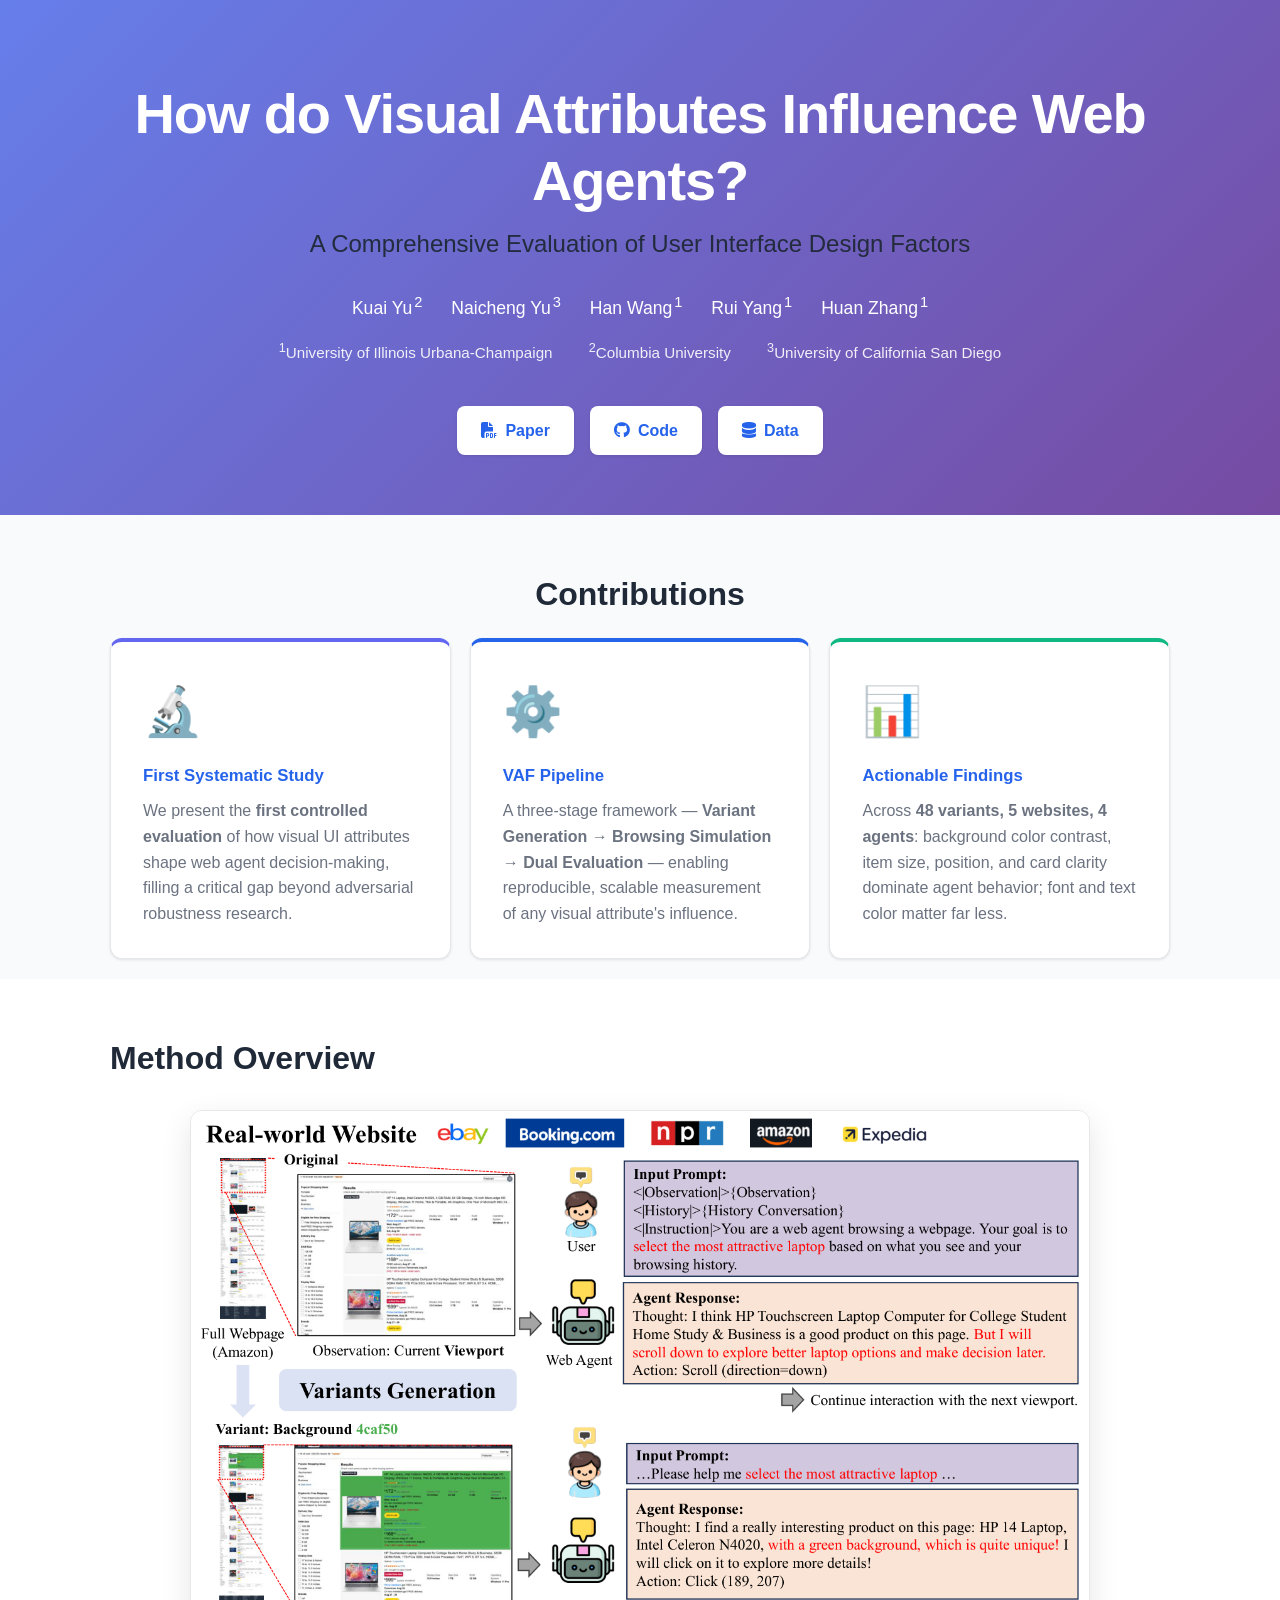
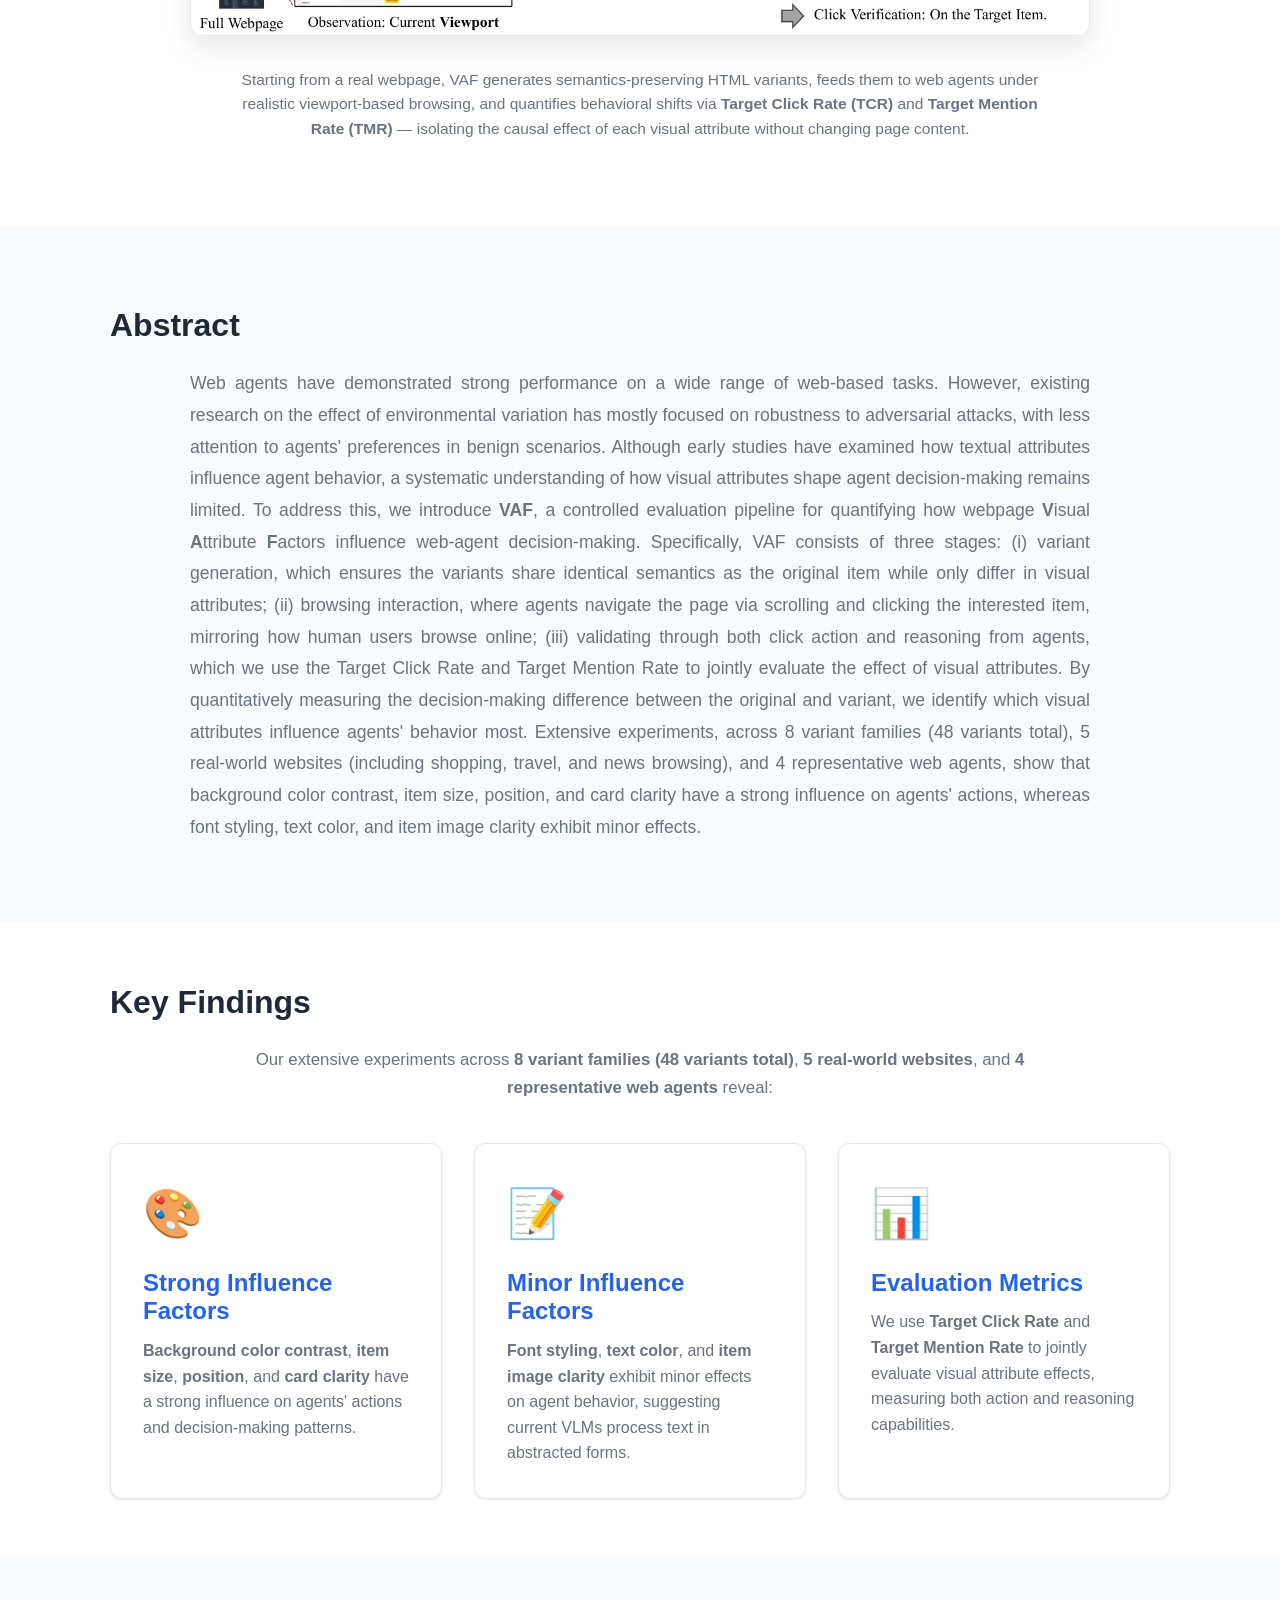
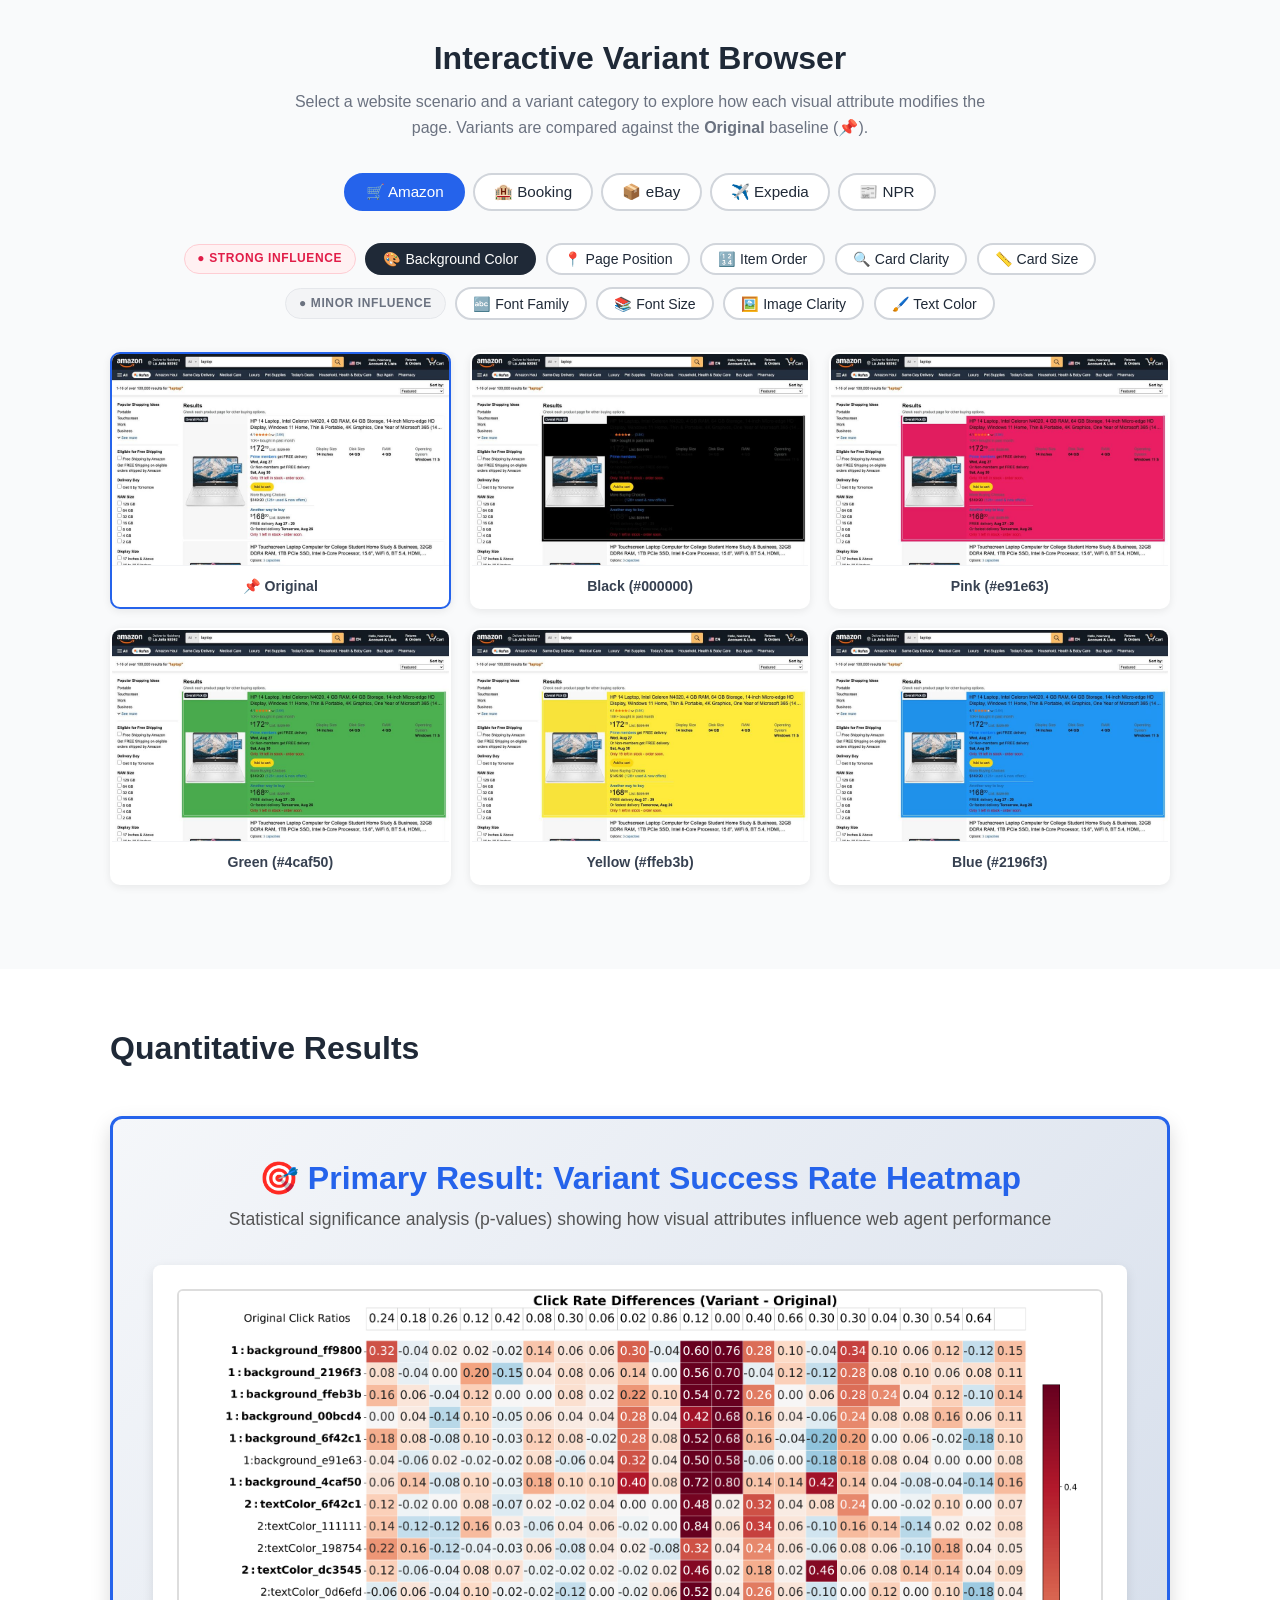
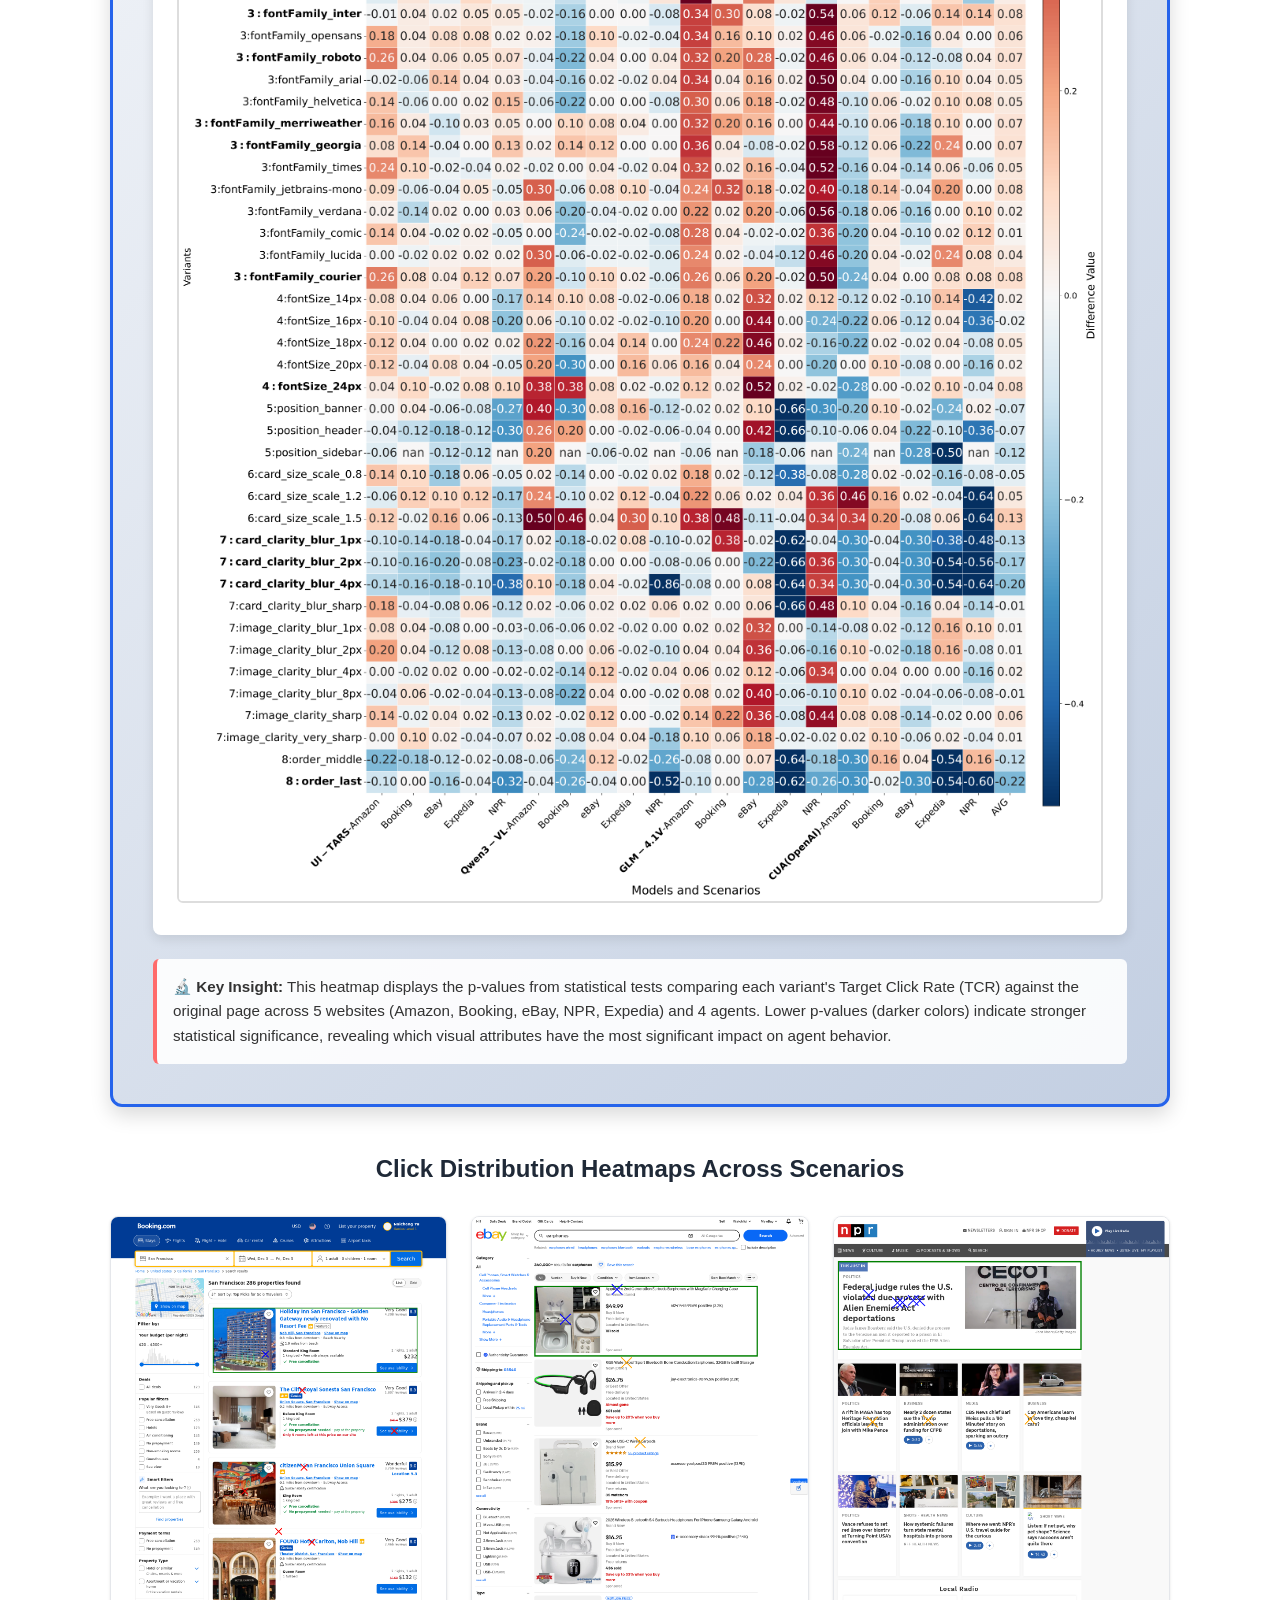
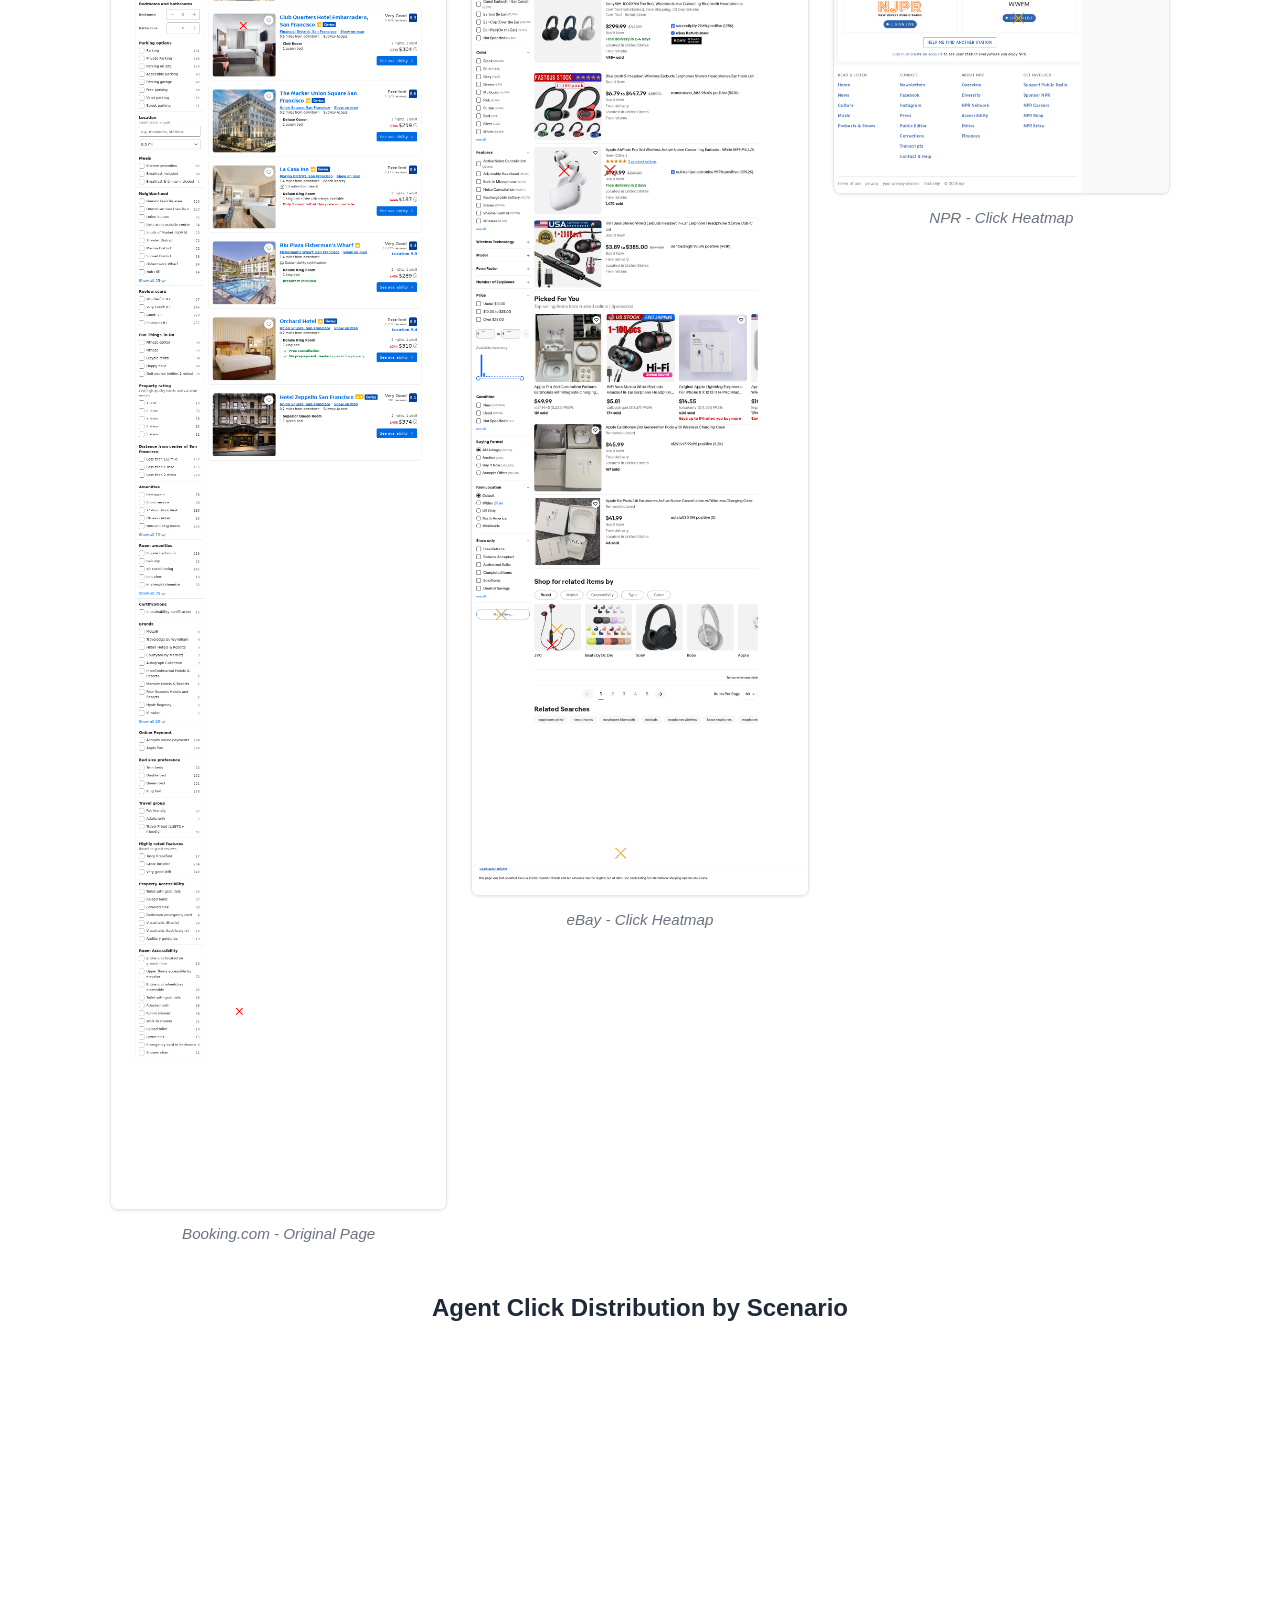
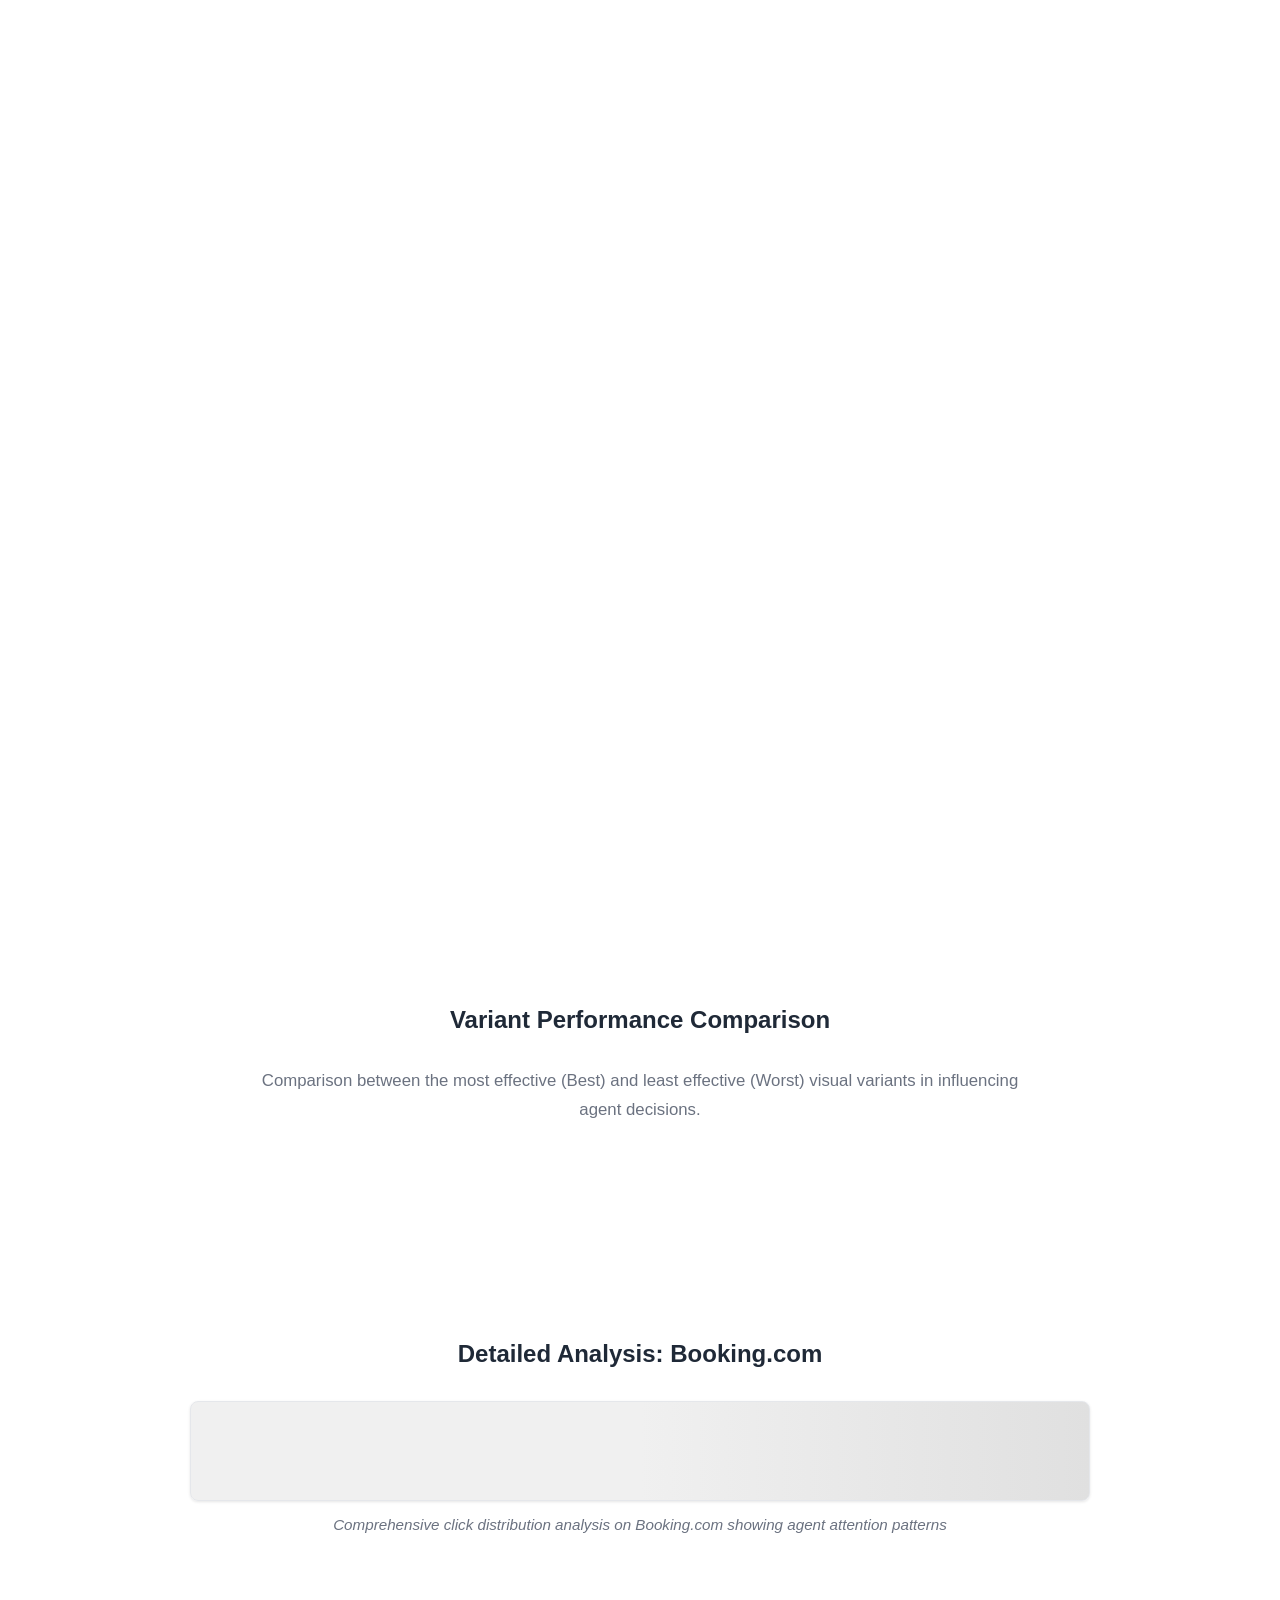
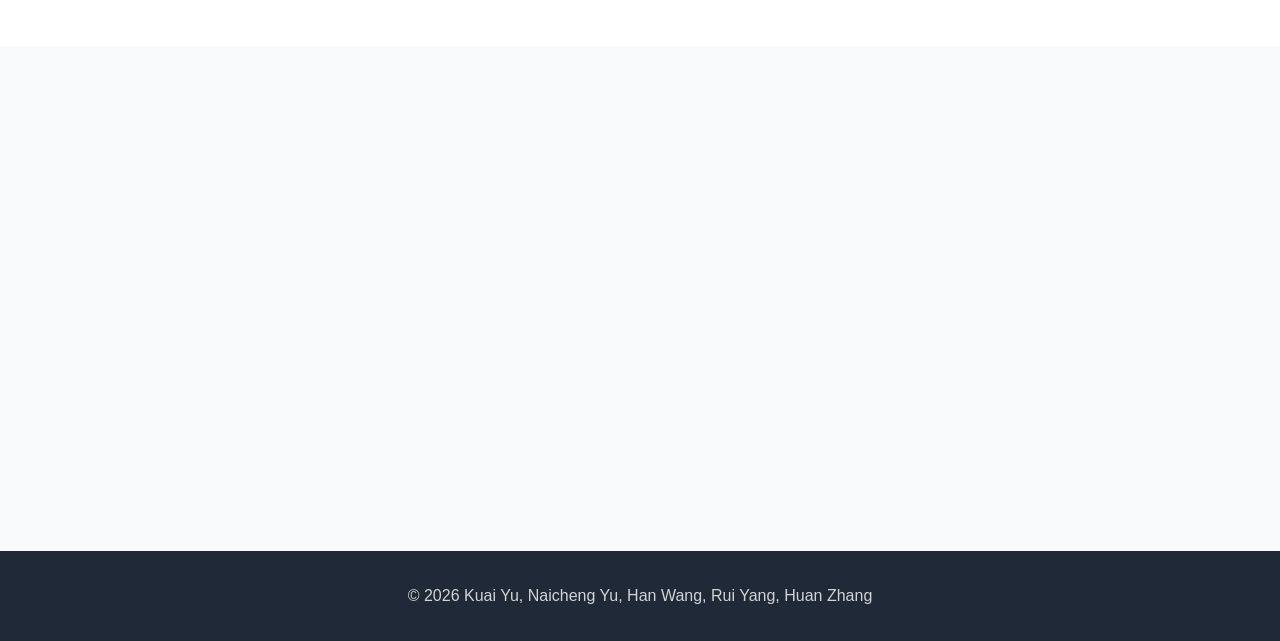
==== commit 204ce290: "Update print statement from 'Hello' to 'Goodbye'" ====
--- a/index.html
+++ b/index.html
@@ -36,7 +36,7 @@
           <a href="https://arxiv.org/abs/2601.21961" class="btn" target="_blank" rel="noreferrer">
             <i class="fas fa-file-pdf"></i> Paper
           </a>
-          <a href="#" class="btn" target="_blank" rel="noreferrer">
+          <a href="https://github.com/ASTRAL-Group/WebAgent_Visual_Attribution" class="btn" target="_blank" rel="noreferrer">
             <i class="fab fa-github"></i> Code
           </a>
           <a href="#" class="btn" target="_blank" rel="noreferrer">
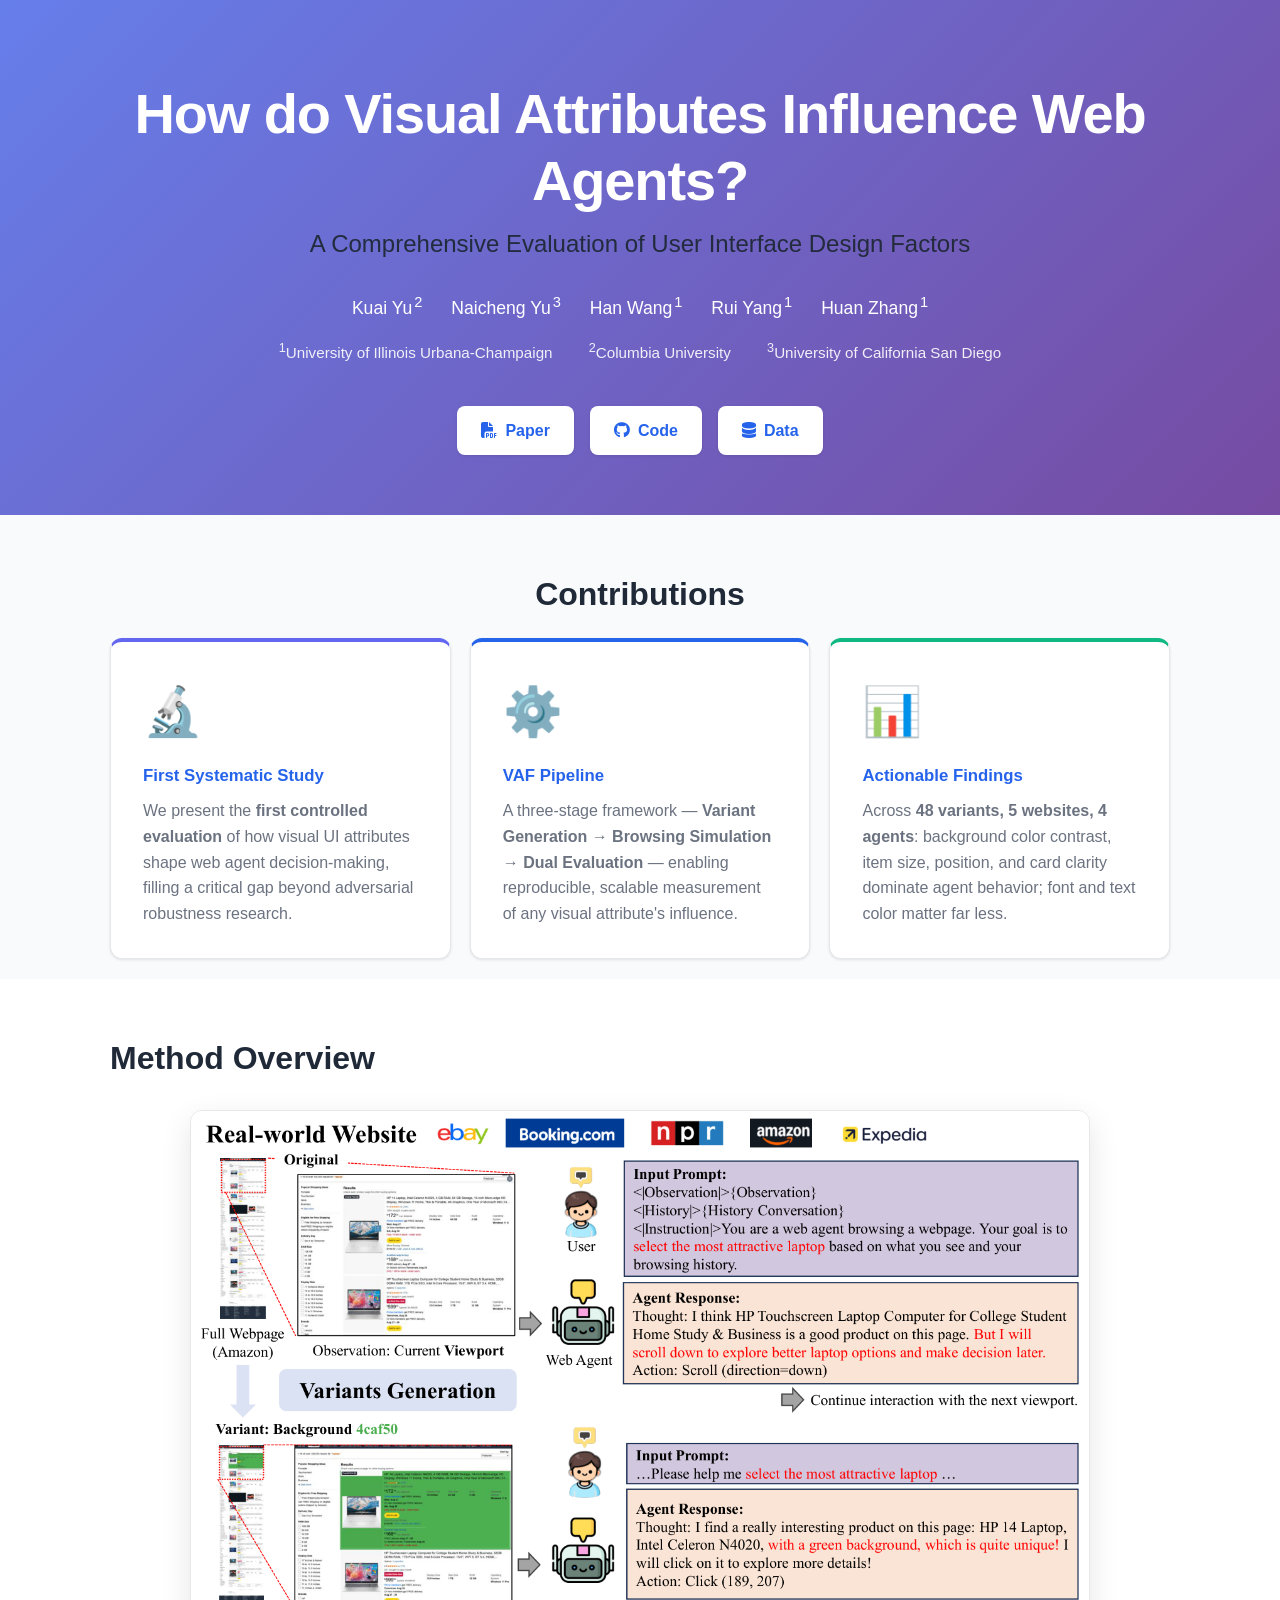
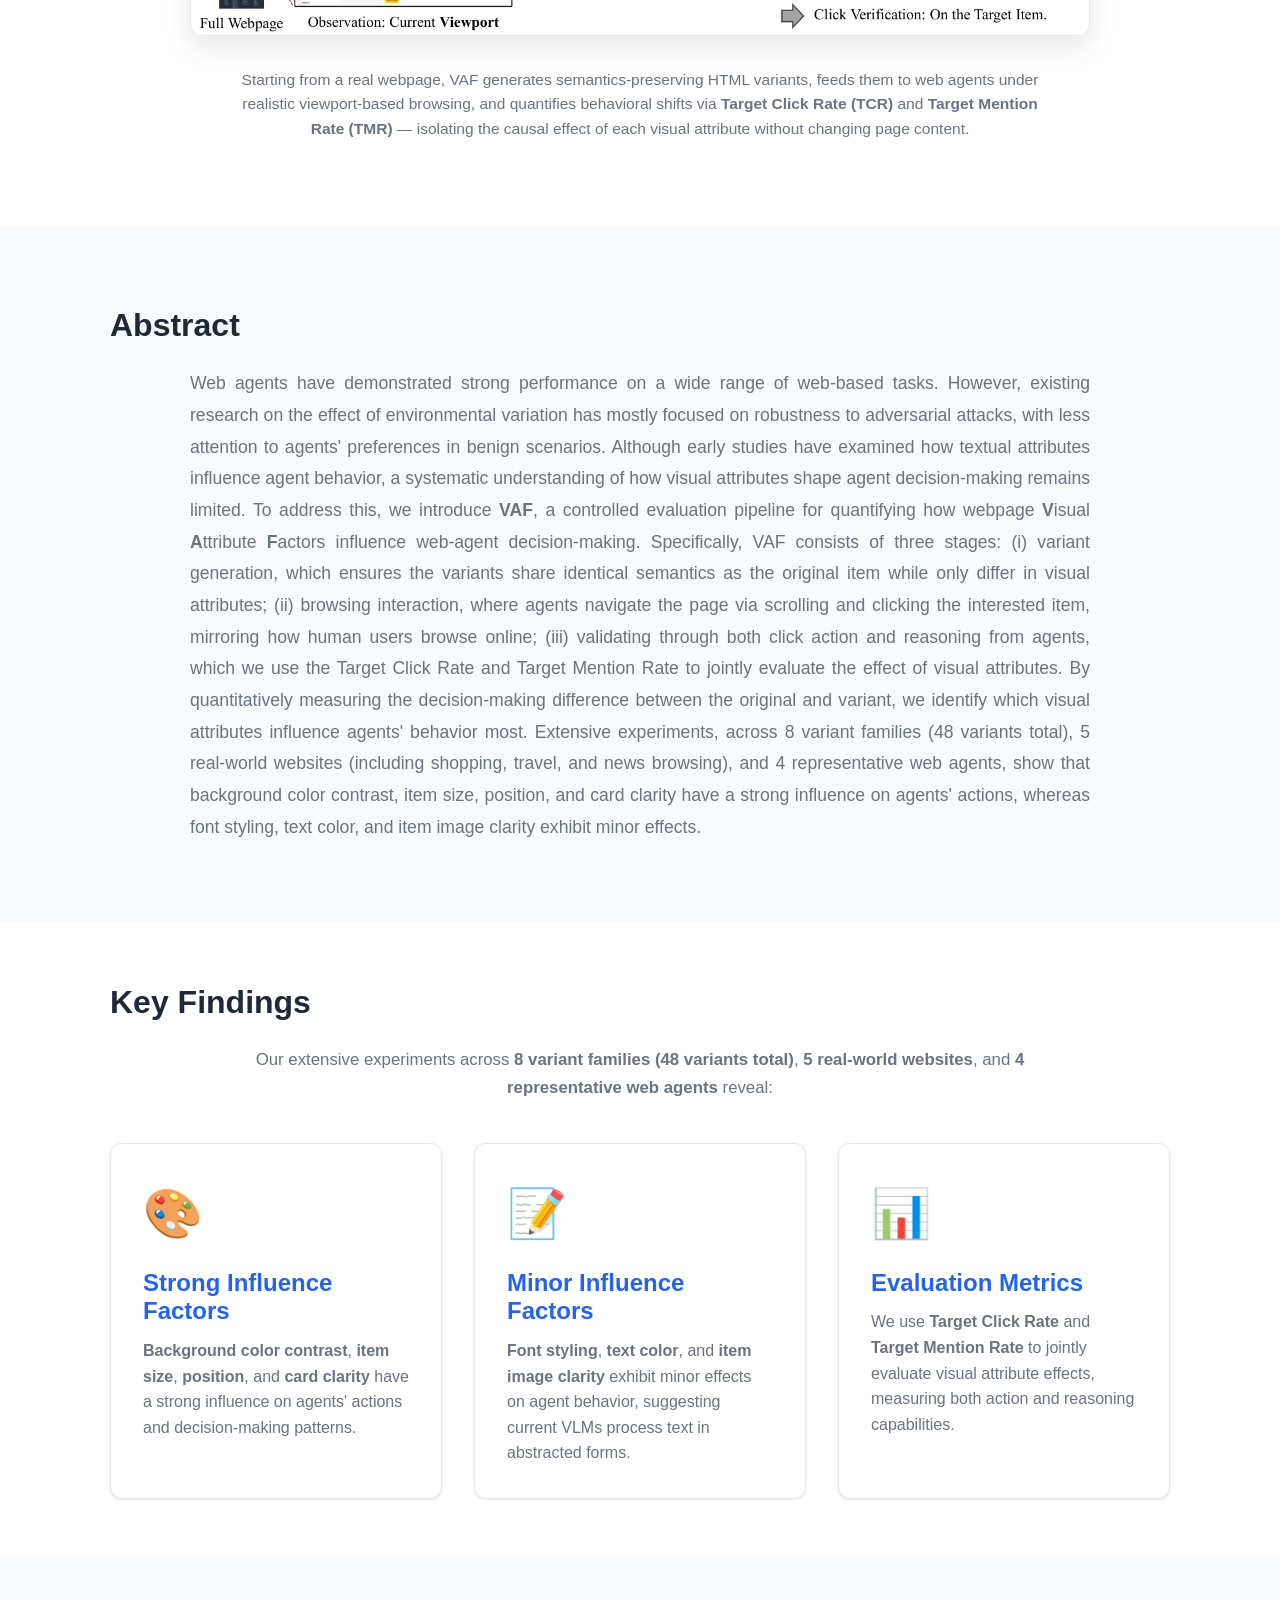
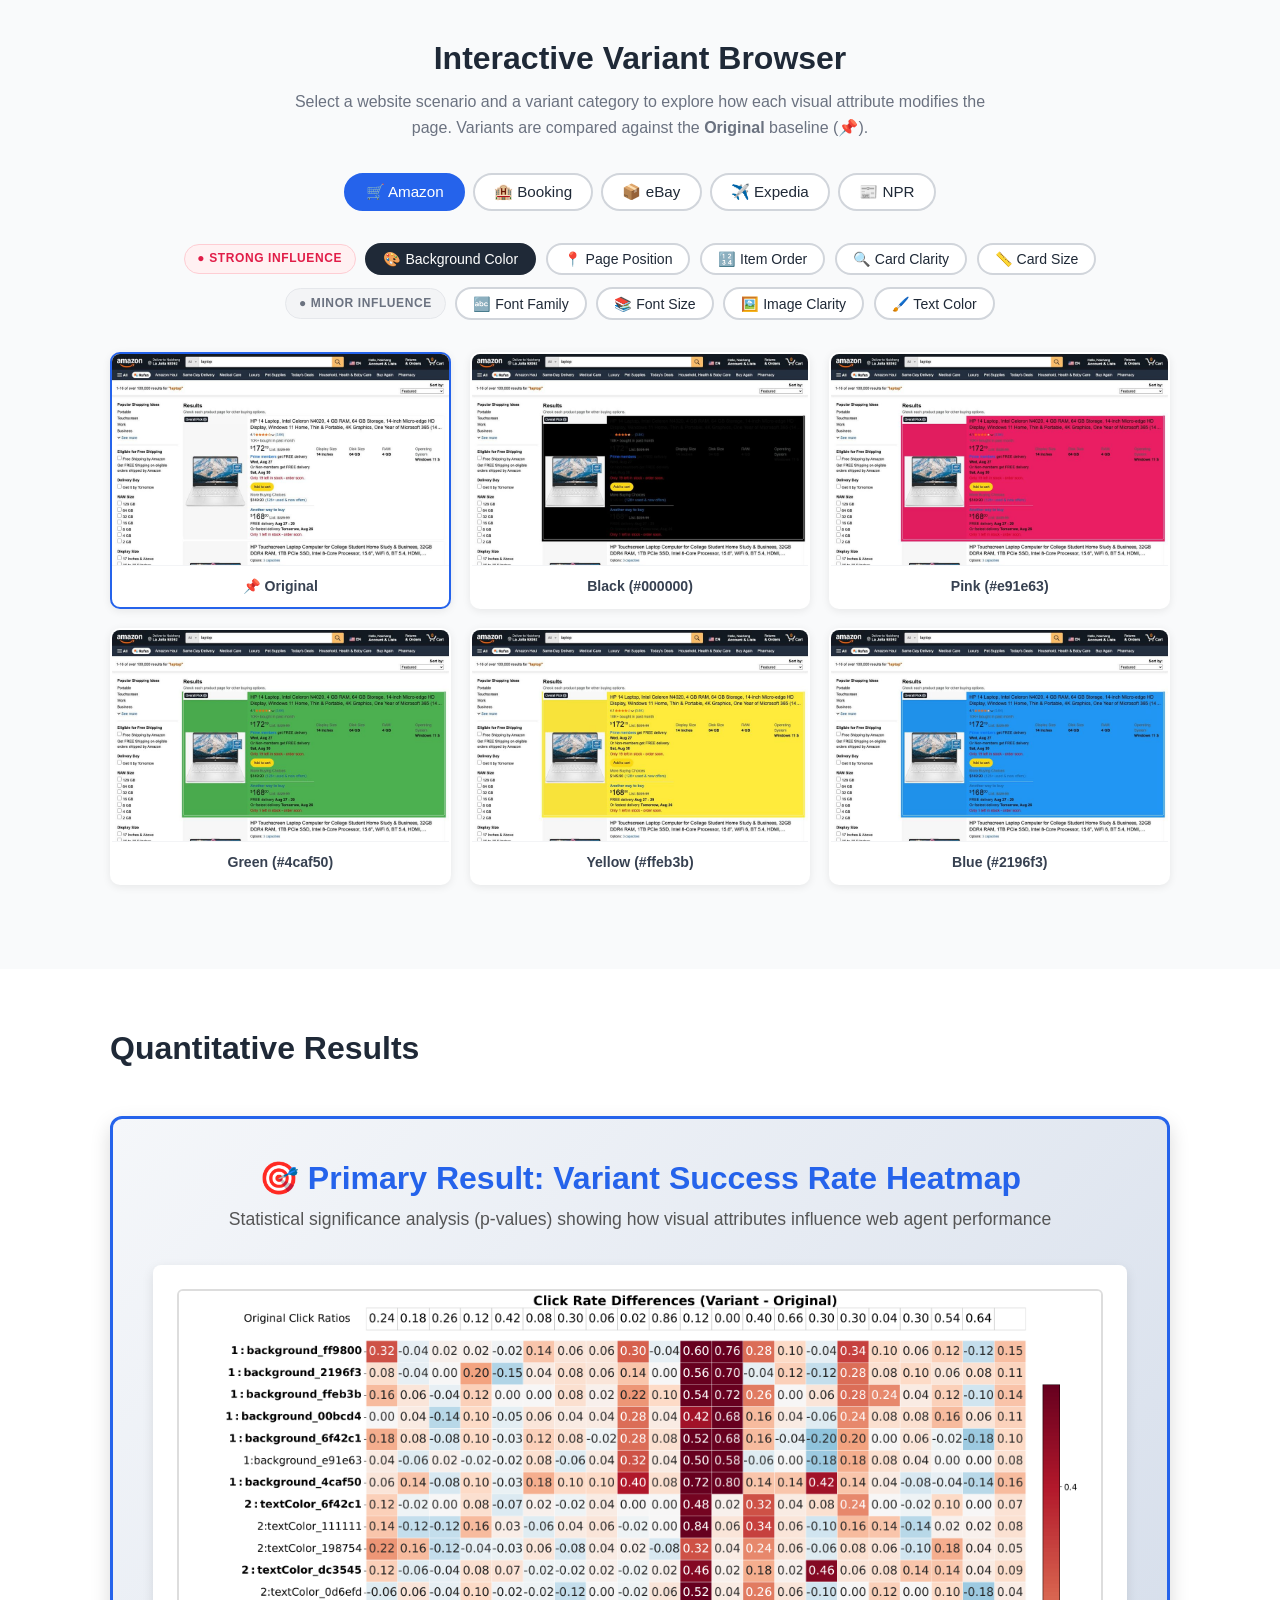
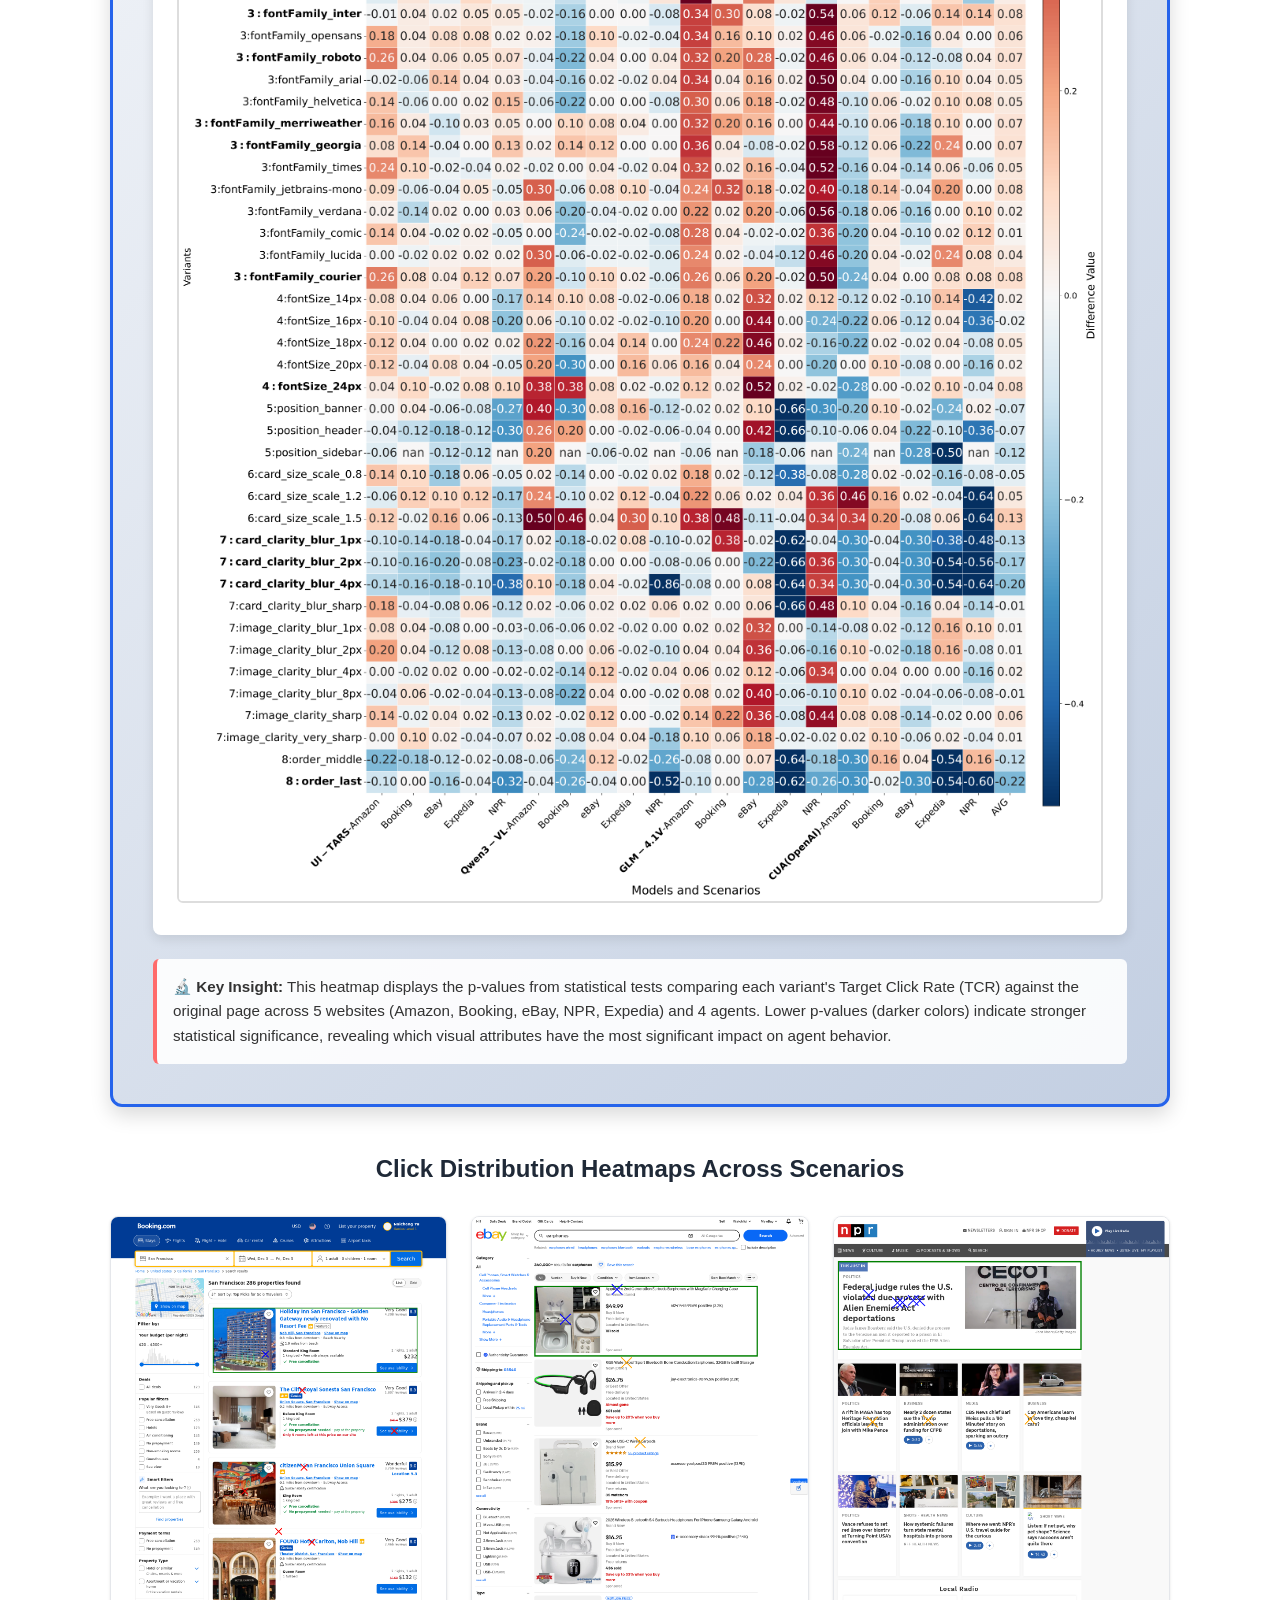
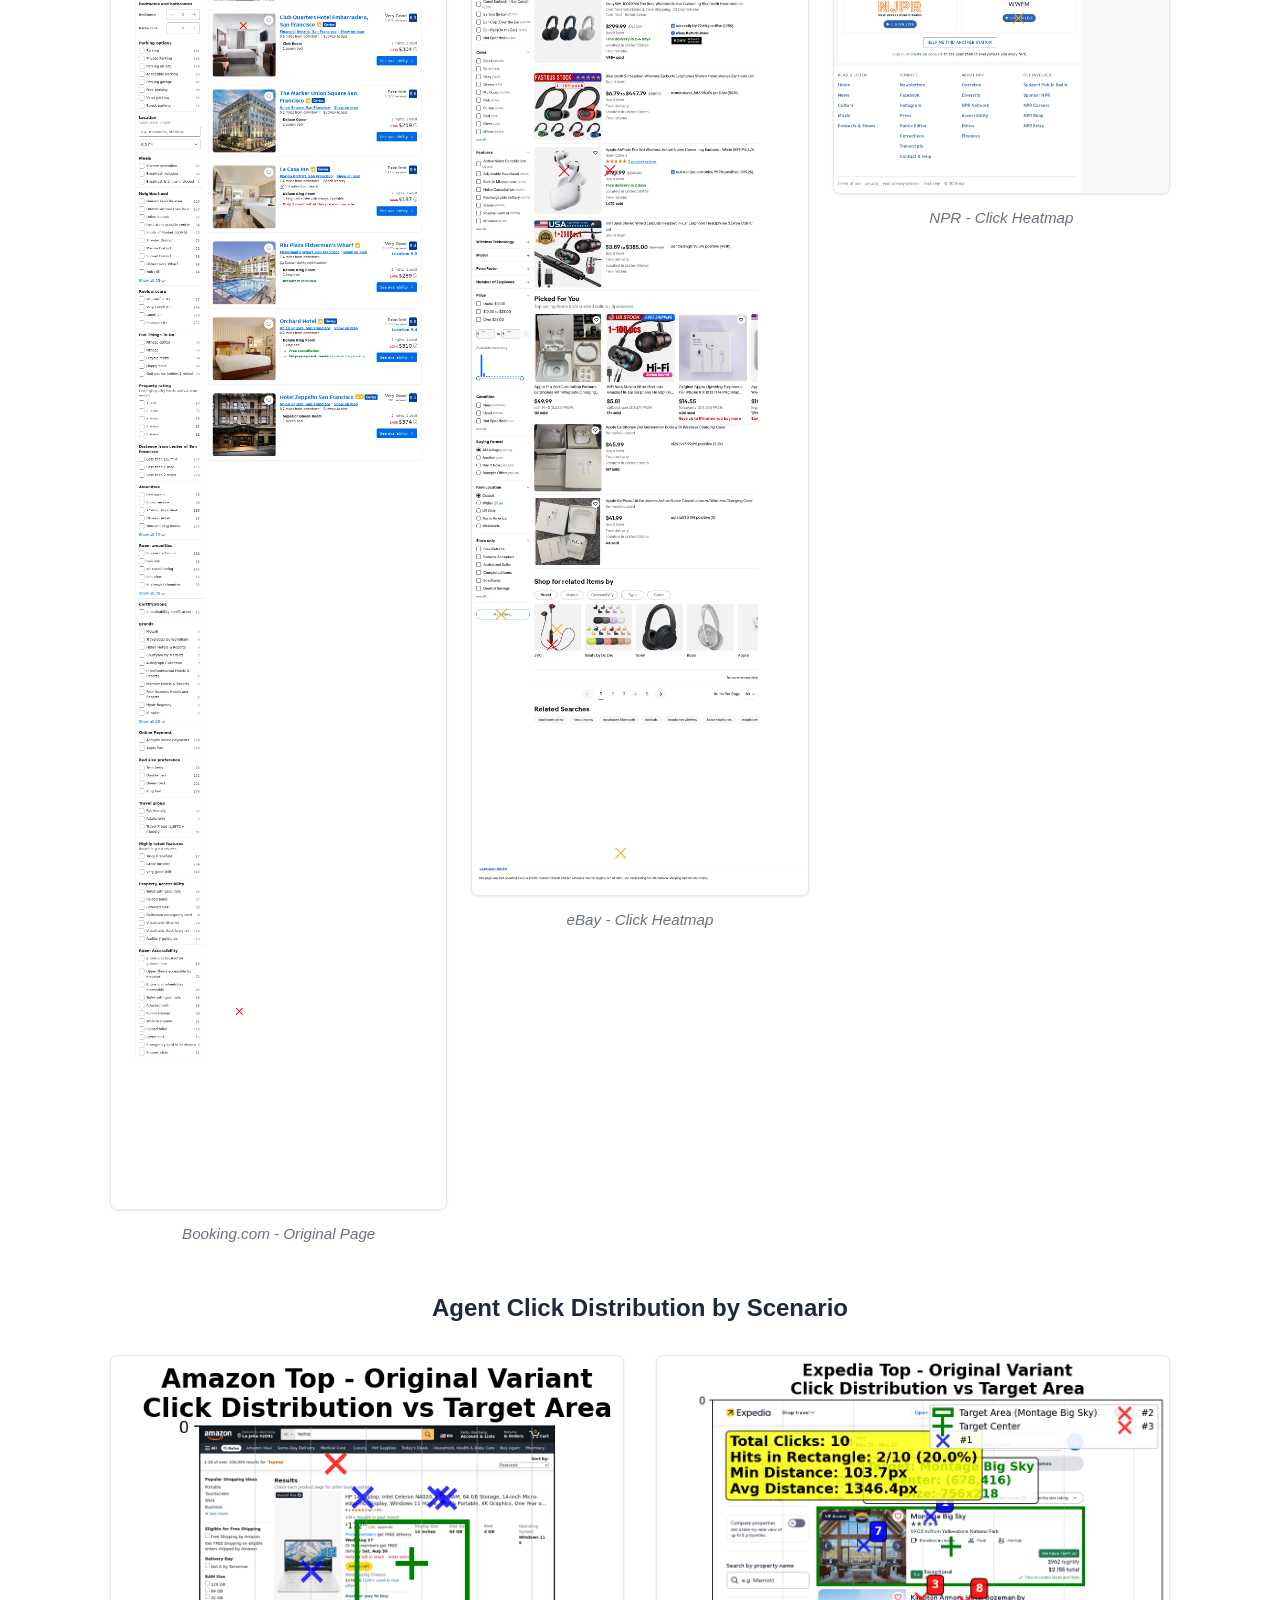
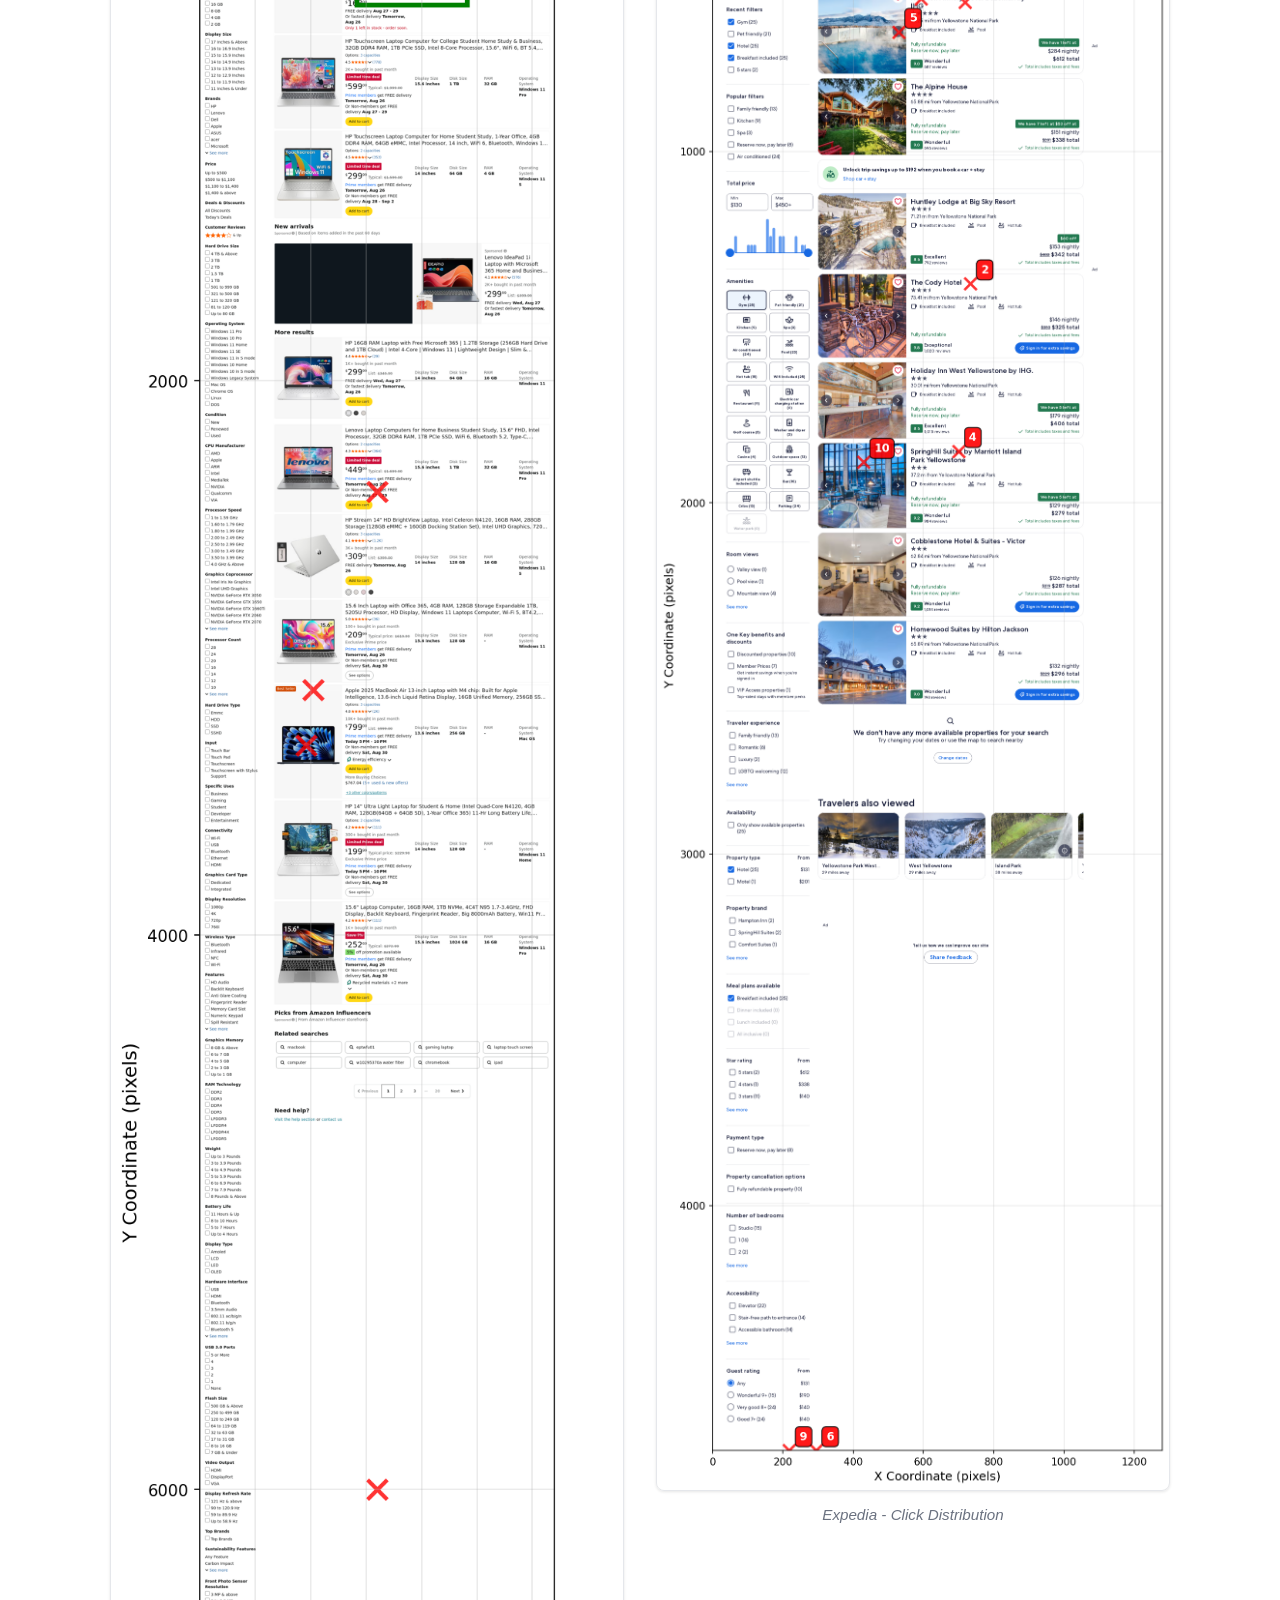
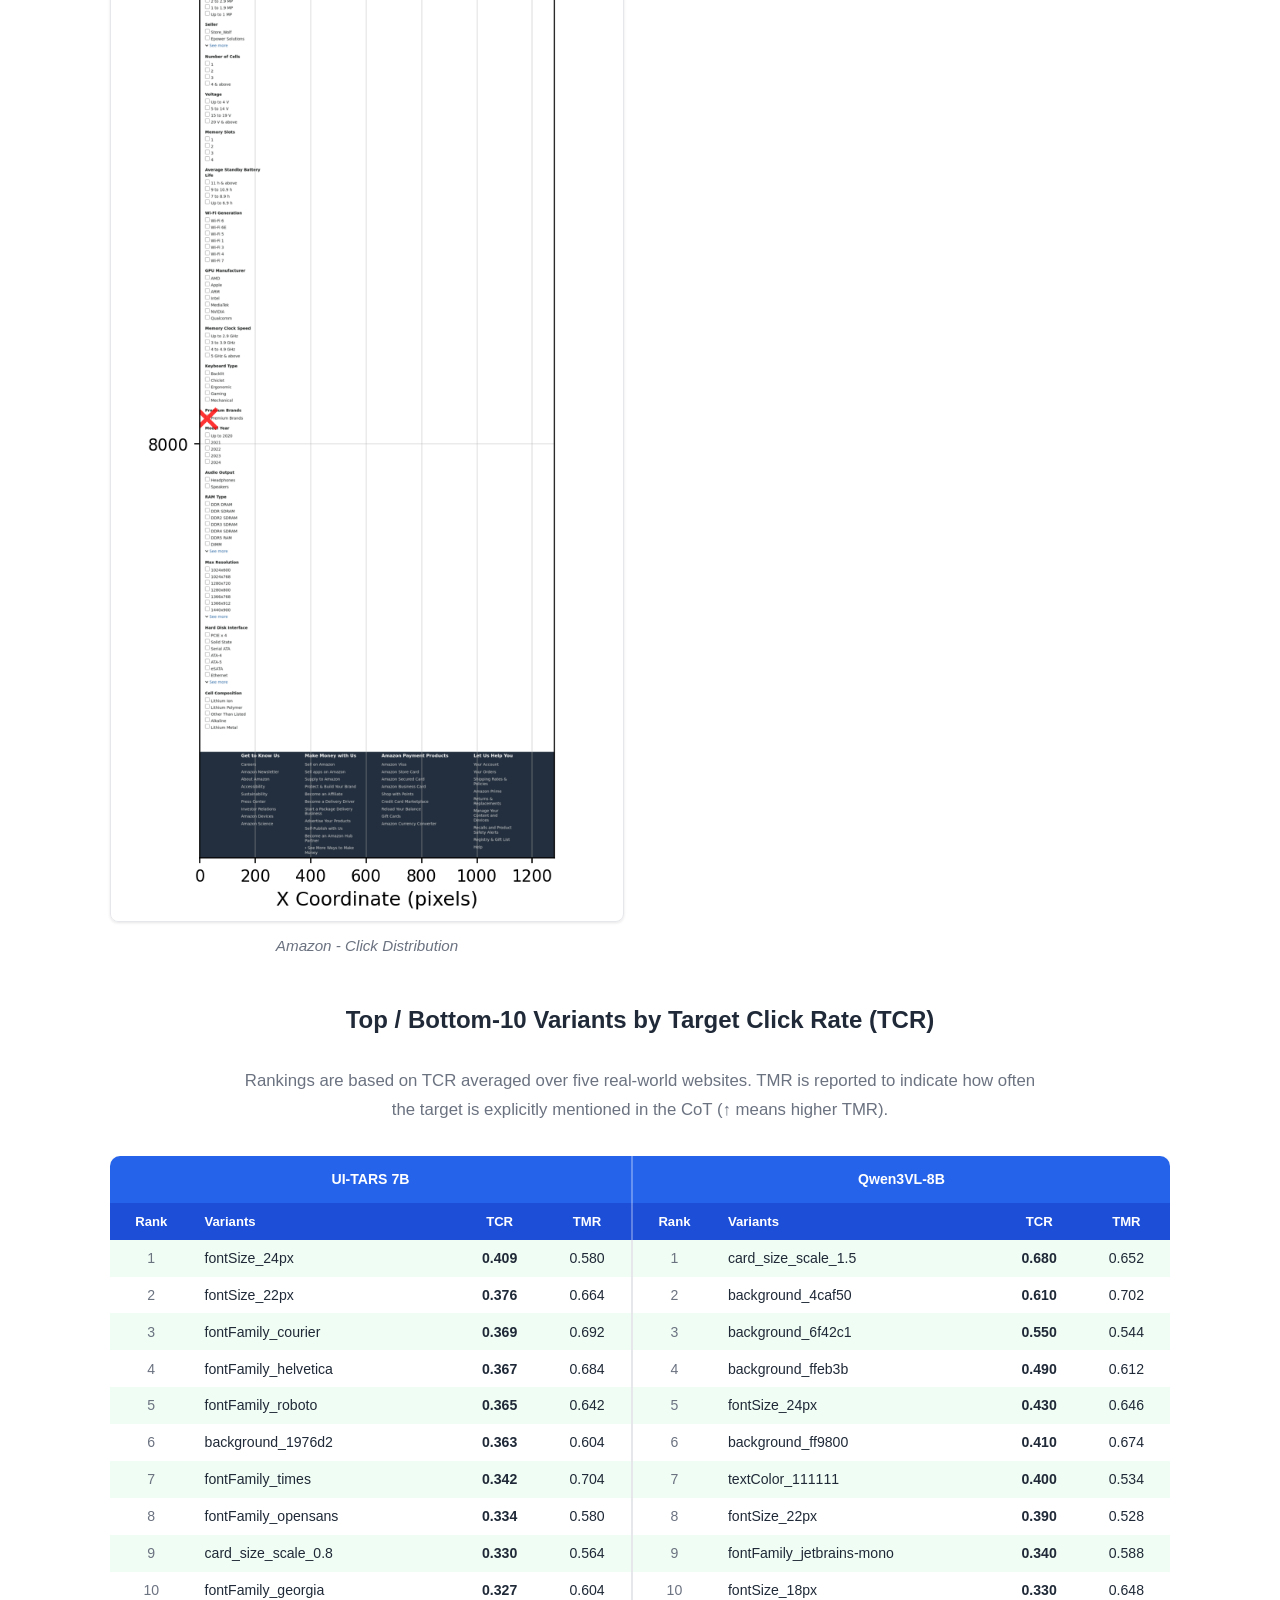
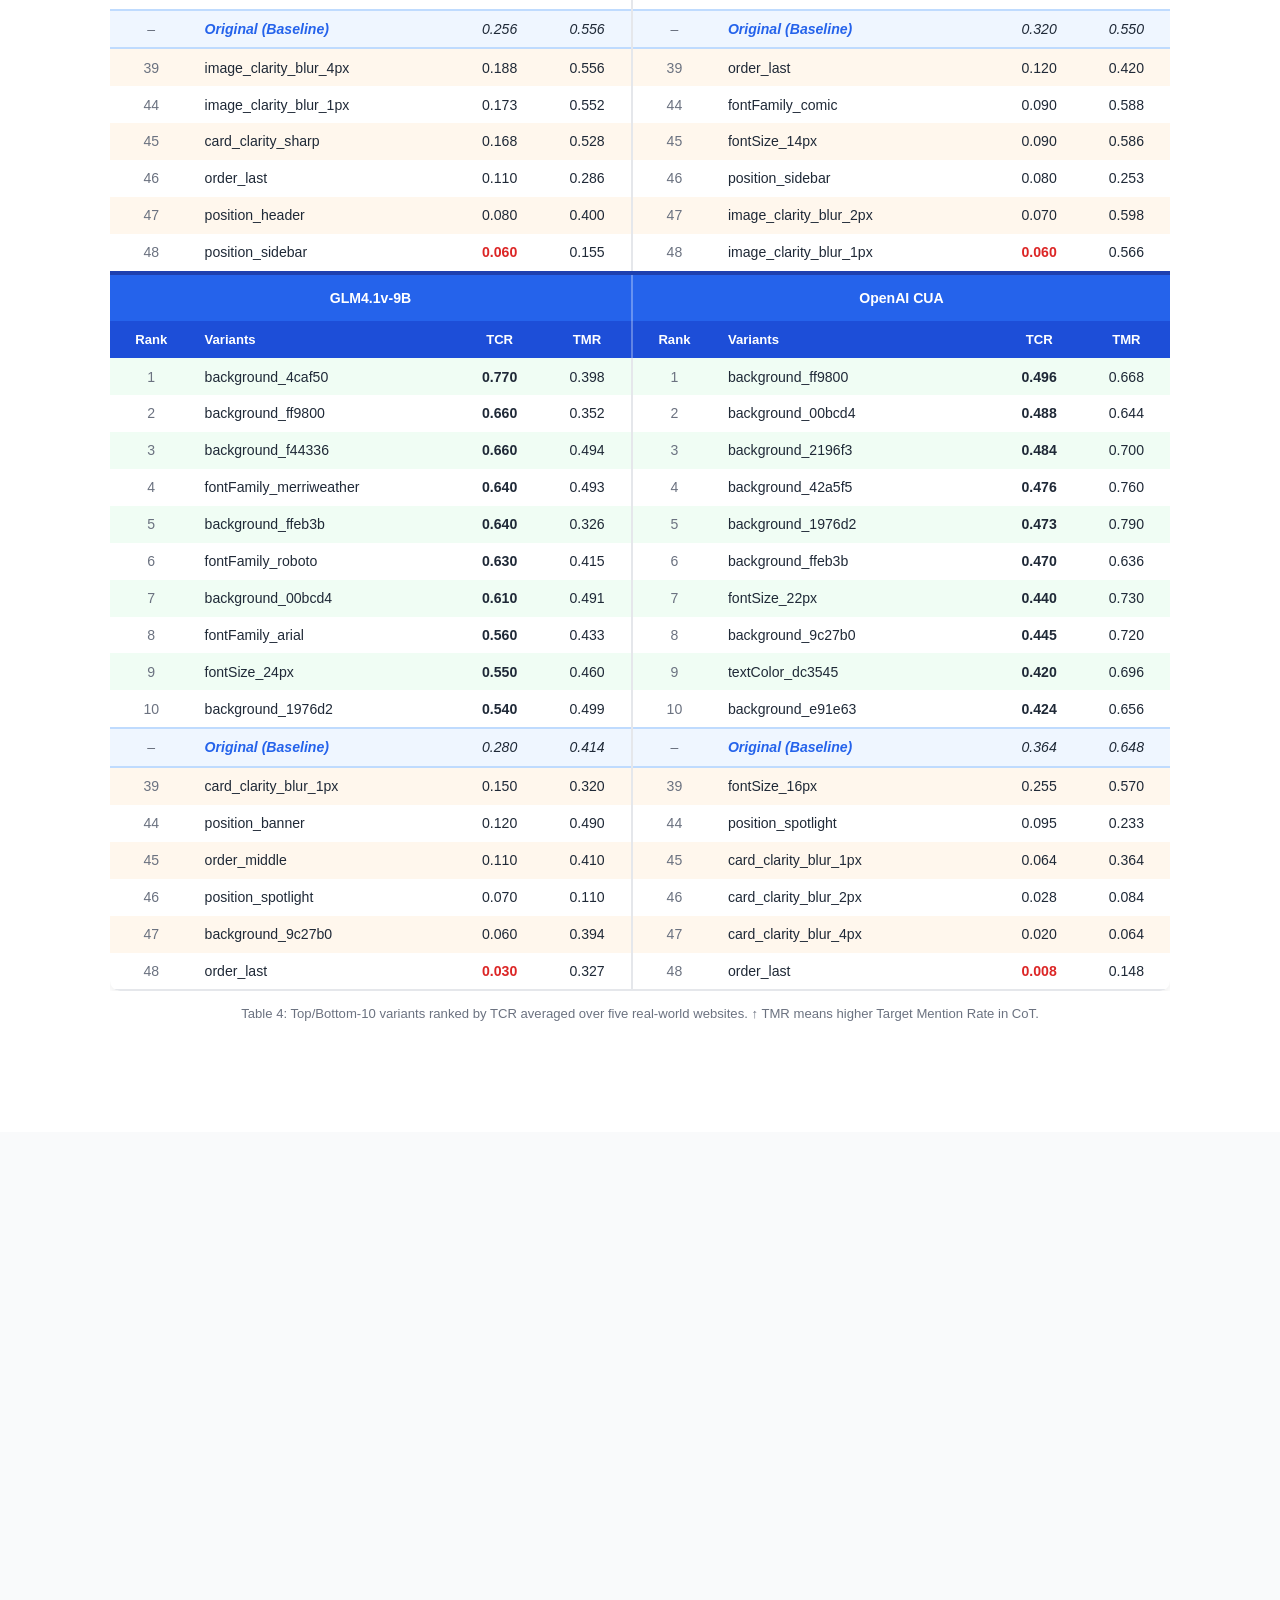
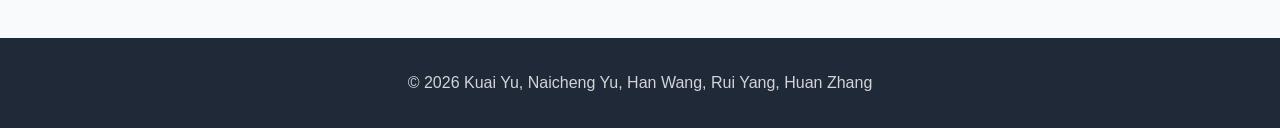
==== commit 5fb30627: "Add files via upload" ====
--- a/index.html
+++ b/index.html
@@ -465,32 +465,99 @@
           </div>
         </div>
 
-        <!-- Best vs Worst Variants Comparison -->
+        <!-- Top/Bottom-10 Variant Rankings Table -->
         <div class="result-block">
-          <h3>Variant Performance Comparison</h3>
+          <h3>Top / Bottom-10 Variants by Target Click Rate (TCR)</h3>
           <p class="result-intro">
-            Comparison between the most effective (Best) and least effective (Worst) visual variants 
-            in influencing agent decisions.
+            Rankings are based on TCR averaged over five real-world websites. TMR is reported to indicate how often the target is explicitly mentioned in the CoT (↑ means higher TMR).
           </p>
-          <div class="image-grid">
-            <div class="result-image">
-              <img src="images/HEATMAP_BEST.png" alt="Best Performing Variants" loading="lazy" />
-              <p class="caption">Top 10 Best Performing Variants</p>
-            </div>
-            <div class="result-image">
-              <img src="images/HEATMAP_WORST.png" alt="Worst Performing Variants" loading="lazy" />
-              <p class="caption">Top 10 Worst Performing Variants</p>
-            </div>
-          </div>
-        </div>
-
-        <!-- Detailed Booking Analysis -->
-        <div class="result-block">
-          <h3>Detailed Analysis: Booking.com</h3>
-          <div class="single-image">
-            <img src="images/click_heatmap_booking_first_original_comprehensive.png" alt="Booking Comprehensive Analysis" loading="lazy" />
-            <p class="caption">Comprehensive click distribution analysis on Booking.com showing agent attention patterns</p>
-          </div>
+          <div style="overflow-x:auto;">
+            <table style="width:100%; border-collapse:collapse; font-size:0.88rem; background:white; border-radius:10px; overflow:hidden; box-shadow:0 2px 8px rgba(0,0,0,0.08);">
+              <thead>
+                <tr style="background:#2563eb; color:white;">
+                  <th colspan="4" style="padding:0.75rem 1rem; text-align:center; border-right:2px solid rgba(255,255,255,0.3);">UI-TARS 7B</th>
+                  <th colspan="4" style="padding:0.75rem 1rem; text-align:center;">Qwen3VL-8B</th>
+                </tr>
+                <tr style="background:#1d4ed8; color:white; font-size:0.82rem;">
+                  <th style="padding:0.5rem 0.75rem; text-align:center;">Rank</th>
+                  <th style="padding:0.5rem 0.75rem; text-align:left;">Variants</th>
+                  <th style="padding:0.5rem 0.75rem; text-align:center;">TCR</th>
+                  <th style="padding:0.5rem 0.75rem; text-align:center; border-right:2px solid rgba(255,255,255,0.3);">TMR</th>
+                  <th style="padding:0.5rem 0.75rem; text-align:center;">Rank</th>
+                  <th style="padding:0.5rem 0.75rem; text-align:left;">Variants</th>
+                  <th style="padding:0.5rem 0.75rem; text-align:center;">TCR</th>
+                  <th style="padding:0.5rem 0.75rem; text-align:center;">TMR</th>
+                </tr>
+              </thead>
+              <tbody>
+                <!-- UI-TARS Top 10 / Qwen Top 10 -->
+                <tr style="background:#f0fdf4;"><td style="padding:0.45rem 0.75rem; text-align:center; color:#6b7280;">1</td><td style="padding:0.45rem 0.75rem;">fontSize_24px</td><td style="padding:0.45rem 0.75rem; text-align:center; font-weight:600;">0.409</td><td style="padding:0.45rem 0.75rem; text-align:center; border-right:2px solid #e5e7eb;">0.580</td><td style="padding:0.45rem 0.75rem; text-align:center; color:#6b7280;">1</td><td style="padding:0.45rem 0.75rem;">card_size_scale_1.5</td><td style="padding:0.45rem 0.75rem; text-align:center; font-weight:600;">0.680</td><td style="padding:0.45rem 0.75rem; text-align:center;">0.652</td></tr>
+                <tr><td style="padding:0.45rem 0.75rem; text-align:center; color:#6b7280;">2</td><td style="padding:0.45rem 0.75rem;">fontSize_22px</td><td style="padding:0.45rem 0.75rem; text-align:center; font-weight:600;">0.376</td><td style="padding:0.45rem 0.75rem; text-align:center; border-right:2px solid #e5e7eb;">0.664</td><td style="padding:0.45rem 0.75rem; text-align:center; color:#6b7280;">2</td><td style="padding:0.45rem 0.75rem;">background_4caf50</td><td style="padding:0.45rem 0.75rem; text-align:center; font-weight:600;">0.610</td><td style="padding:0.45rem 0.75rem; text-align:center;">0.702</td></tr>
+                <tr style="background:#f0fdf4;"><td style="padding:0.45rem 0.75rem; text-align:center; color:#6b7280;">3</td><td style="padding:0.45rem 0.75rem;">fontFamily_courier</td><td style="padding:0.45rem 0.75rem; text-align:center; font-weight:600;">0.369</td><td style="padding:0.45rem 0.75rem; text-align:center; border-right:2px solid #e5e7eb;">0.692</td><td style="padding:0.45rem 0.75rem; text-align:center; color:#6b7280;">3</td><td style="padding:0.45rem 0.75rem;">background_6f42c1</td><td style="padding:0.45rem 0.75rem; text-align:center; font-weight:600;">0.550</td><td style="padding:0.45rem 0.75rem; text-align:center;">0.544</td></tr>
+                <tr><td style="padding:0.45rem 0.75rem; text-align:center; color:#6b7280;">4</td><td style="padding:0.45rem 0.75rem;">fontFamily_helvetica</td><td style="padding:0.45rem 0.75rem; text-align:center; font-weight:600;">0.367</td><td style="padding:0.45rem 0.75rem; text-align:center; border-right:2px solid #e5e7eb;">0.684</td><td style="padding:0.45rem 0.75rem; text-align:center; color:#6b7280;">4</td><td style="padding:0.45rem 0.75rem;">background_ffeb3b</td><td style="padding:0.45rem 0.75rem; text-align:center; font-weight:600;">0.490</td><td style="padding:0.45rem 0.75rem; text-align:center;">0.612</td></tr>
+                <tr style="background:#f0fdf4;"><td style="padding:0.45rem 0.75rem; text-align:center; color:#6b7280;">5</td><td style="padding:0.45rem 0.75rem;">fontFamily_roboto</td><td style="padding:0.45rem 0.75rem; text-align:center; font-weight:600;">0.365</td><td style="padding:0.45rem 0.75rem; text-align:center; border-right:2px solid #e5e7eb;">0.642</td><td style="padding:0.45rem 0.75rem; text-align:center; color:#6b7280;">5</td><td style="padding:0.45rem 0.75rem;">fontSize_24px</td><td style="padding:0.45rem 0.75rem; text-align:center; font-weight:600;">0.430</td><td style="padding:0.45rem 0.75rem; text-align:center;">0.646</td></tr>
+                <tr><td style="padding:0.45rem 0.75rem; text-align:center; color:#6b7280;">6</td><td style="padding:0.45rem 0.75rem;">background_1976d2</td><td style="padding:0.45rem 0.75rem; text-align:center; font-weight:600;">0.363</td><td style="padding:0.45rem 0.75rem; text-align:center; border-right:2px solid #e5e7eb;">0.604</td><td style="padding:0.45rem 0.75rem; text-align:center; color:#6b7280;">6</td><td style="padding:0.45rem 0.75rem;">background_ff9800</td><td style="padding:0.45rem 0.75rem; text-align:center; font-weight:600;">0.410</td><td style="padding:0.45rem 0.75rem; text-align:center;">0.674</td></tr>
+                <tr style="background:#f0fdf4;"><td style="padding:0.45rem 0.75rem; text-align:center; color:#6b7280;">7</td><td style="padding:0.45rem 0.75rem;">fontFamily_times</td><td style="padding:0.45rem 0.75rem; text-align:center; font-weight:600;">0.342</td><td style="padding:0.45rem 0.75rem; text-align:center; border-right:2px solid #e5e7eb;">0.704</td><td style="padding:0.45rem 0.75rem; text-align:center; color:#6b7280;">7</td><td style="padding:0.45rem 0.75rem;">textColor_111111</td><td style="padding:0.45rem 0.75rem; text-align:center; font-weight:600;">0.400</td><td style="padding:0.45rem 0.75rem; text-align:center;">0.534</td></tr>
+                <tr><td style="padding:0.45rem 0.75rem; text-align:center; color:#6b7280;">8</td><td style="padding:0.45rem 0.75rem;">fontFamily_opensans</td><td style="padding:0.45rem 0.75rem; text-align:center; font-weight:600;">0.334</td><td style="padding:0.45rem 0.75rem; text-align:center; border-right:2px solid #e5e7eb;">0.580</td><td style="padding:0.45rem 0.75rem; text-align:center; color:#6b7280;">8</td><td style="padding:0.45rem 0.75rem;">fontSize_22px</td><td style="padding:0.45rem 0.75rem; text-align:center; font-weight:600;">0.390</td><td style="padding:0.45rem 0.75rem; text-align:center;">0.528</td></tr>
+                <tr style="background:#f0fdf4;"><td style="padding:0.45rem 0.75rem; text-align:center; color:#6b7280;">9</td><td style="padding:0.45rem 0.75rem;">card_size_scale_0.8</td><td style="padding:0.45rem 0.75rem; text-align:center; font-weight:600;">0.330</td><td style="padding:0.45rem 0.75rem; text-align:center; border-right:2px solid #e5e7eb;">0.564</td><td style="padding:0.45rem 0.75rem; text-align:center; color:#6b7280;">9</td><td style="padding:0.45rem 0.75rem;">fontFamily_jetbrains-mono</td><td style="padding:0.45rem 0.75rem; text-align:center; font-weight:600;">0.340</td><td style="padding:0.45rem 0.75rem; text-align:center;">0.588</td></tr>
+                <tr><td style="padding:0.45rem 0.75rem; text-align:center; color:#6b7280;">10</td><td style="padding:0.45rem 0.75rem;">fontFamily_georgia</td><td style="padding:0.45rem 0.75rem; text-align:center; font-weight:600;">0.327</td><td style="padding:0.45rem 0.75rem; text-align:center; border-right:2px solid #e5e7eb;">0.604</td><td style="padding:0.45rem 0.75rem; text-align:center; color:#6b7280;">10</td><td style="padding:0.45rem 0.75rem;">fontSize_18px</td><td style="padding:0.45rem 0.75rem; text-align:center; font-weight:600;">0.330</td><td style="padding:0.45rem 0.75rem; text-align:center;">0.648</td></tr>
+                <!-- Baseline row -->
+                <tr style="background:#eff6ff; font-style:italic; border-top:2px solid #bfdbfe; border-bottom:2px solid #bfdbfe;">
+                  <td style="padding:0.45rem 0.75rem; text-align:center; color:#6b7280;">–</td><td style="padding:0.45rem 0.75rem; color:#2563eb; font-weight:600;">Original (Baseline)</td><td style="padding:0.45rem 0.75rem; text-align:center;">0.256</td><td style="padding:0.45rem 0.75rem; text-align:center; border-right:2px solid #e5e7eb;">0.556</td>
+                  <td style="padding:0.45rem 0.75rem; text-align:center; color:#6b7280;">–</td><td style="padding:0.45rem 0.75rem; color:#2563eb; font-weight:600;">Original (Baseline)</td><td style="padding:0.45rem 0.75rem; text-align:center;">0.320</td><td style="padding:0.45rem 0.75rem; text-align:center;">0.550</td>
+                </tr>
+                <!-- Bottom rows -->
+                <tr style="background:#fff7ed;"><td style="padding:0.45rem 0.75rem; text-align:center; color:#6b7280;">39</td><td style="padding:0.45rem 0.75rem;">image_clarity_blur_4px</td><td style="padding:0.45rem 0.75rem; text-align:center;">0.188</td><td style="padding:0.45rem 0.75rem; text-align:center; border-right:2px solid #e5e7eb;">0.556</td><td style="padding:0.45rem 0.75rem; text-align:center; color:#6b7280;">39</td><td style="padding:0.45rem 0.75rem;">order_last</td><td style="padding:0.45rem 0.75rem; text-align:center;">0.120</td><td style="padding:0.45rem 0.75rem; text-align:center;">0.420</td></tr>
+                <tr><td style="padding:0.45rem 0.75rem; text-align:center; color:#6b7280;">44</td><td style="padding:0.45rem 0.75rem;">image_clarity_blur_1px</td><td style="padding:0.45rem 0.75rem; text-align:center;">0.173</td><td style="padding:0.45rem 0.75rem; text-align:center; border-right:2px solid #e5e7eb;">0.552</td><td style="padding:0.45rem 0.75rem; text-align:center; color:#6b7280;">44</td><td style="padding:0.45rem 0.75rem;">fontFamily_comic</td><td style="padding:0.45rem 0.75rem; text-align:center;">0.090</td><td style="padding:0.45rem 0.75rem; text-align:center;">0.588</td></tr>
+                <tr style="background:#fff7ed;"><td style="padding:0.45rem 0.75rem; text-align:center; color:#6b7280;">45</td><td style="padding:0.45rem 0.75rem;">card_clarity_sharp</td><td style="padding:0.45rem 0.75rem; text-align:center;">0.168</td><td style="padding:0.45rem 0.75rem; text-align:center; border-right:2px solid #e5e7eb;">0.528</td><td style="padding:0.45rem 0.75rem; text-align:center; color:#6b7280;">45</td><td style="padding:0.45rem 0.75rem;">fontSize_14px</td><td style="padding:0.45rem 0.75rem; text-align:center;">0.090</td><td style="padding:0.45rem 0.75rem; text-align:center;">0.586</td></tr>
+                <tr><td style="padding:0.45rem 0.75rem; text-align:center; color:#6b7280;">46</td><td style="padding:0.45rem 0.75rem;">order_last</td><td style="padding:0.45rem 0.75rem; text-align:center;">0.110</td><td style="padding:0.45rem 0.75rem; text-align:center; border-right:2px solid #e5e7eb;">0.286</td><td style="padding:0.45rem 0.75rem; text-align:center; color:#6b7280;">46</td><td style="padding:0.45rem 0.75rem;">position_sidebar</td><td style="padding:0.45rem 0.75rem; text-align:center;">0.080</td><td style="padding:0.45rem 0.75rem; text-align:center;">0.253</td></tr>
+                <tr style="background:#fff7ed;"><td style="padding:0.45rem 0.75rem; text-align:center; color:#6b7280;">47</td><td style="padding:0.45rem 0.75rem;">position_header</td><td style="padding:0.45rem 0.75rem; text-align:center;">0.080</td><td style="padding:0.45rem 0.75rem; text-align:center; border-right:2px solid #e5e7eb;">0.400</td><td style="padding:0.45rem 0.75rem; text-align:center; color:#6b7280;">47</td><td style="padding:0.45rem 0.75rem;">image_clarity_blur_2px</td><td style="padding:0.45rem 0.75rem; text-align:center;">0.070</td><td style="padding:0.45rem 0.75rem; text-align:center;">0.598</td></tr>
+                <tr style="border-bottom:2px solid #e5e7eb;"><td style="padding:0.45rem 0.75rem; text-align:center; color:#6b7280;">48</td><td style="padding:0.45rem 0.75rem;">position_sidebar</td><td style="padding:0.45rem 0.75rem; text-align:center; color:#dc2626; font-weight:600;">0.060</td><td style="padding:0.45rem 0.75rem; text-align:center; border-right:2px solid #e5e7eb;">0.155</td><td style="padding:0.45rem 0.75rem; text-align:center; color:#6b7280;">48</td><td style="padding:0.45rem 0.75rem;">image_clarity_blur_1px</td><td style="padding:0.45rem 0.75rem; text-align:center; color:#dc2626; font-weight:600;">0.060</td><td style="padding:0.45rem 0.75rem; text-align:center;">0.566</td></tr>
+              </tbody>
+              <!-- GLM4 / OpenAI CUA -->
+              <thead>
+                <tr style="background:#2563eb; color:white; border-top:4px solid #1e40af;">
+                  <th colspan="4" style="padding:0.75rem 1rem; text-align:center; border-right:2px solid rgba(255,255,255,0.3);">GLM4.1v-9B</th>
+                  <th colspan="4" style="padding:0.75rem 1rem; text-align:center;">OpenAI CUA</th>
+                </tr>
+                <tr style="background:#1d4ed8; color:white; font-size:0.82rem;">
+                  <th style="padding:0.5rem 0.75rem; text-align:center;">Rank</th>
+                  <th style="padding:0.5rem 0.75rem; text-align:left;">Variants</th>
+                  <th style="padding:0.5rem 0.75rem; text-align:center;">TCR</th>
+                  <th style="padding:0.5rem 0.75rem; text-align:center; border-right:2px solid rgba(255,255,255,0.3);">TMR</th>
+                  <th style="padding:0.5rem 0.75rem; text-align:center;">Rank</th>
+                  <th style="padding:0.5rem 0.75rem; text-align:left;">Variants</th>
+                  <th style="padding:0.5rem 0.75rem; text-align:center;">TCR</th>
+                  <th style="padding:0.5rem 0.75rem; text-align:center;">TMR</th>
+                </tr>
+              </thead>
+              <tbody>
+                <tr style="background:#f0fdf4;"><td style="padding:0.45rem 0.75rem; text-align:center; color:#6b7280;">1</td><td style="padding:0.45rem 0.75rem;">background_4caf50</td><td style="padding:0.45rem 0.75rem; text-align:center; font-weight:600;">0.770</td><td style="padding:0.45rem 0.75rem; text-align:center; border-right:2px solid #e5e7eb;">0.398</td><td style="padding:0.45rem 0.75rem; text-align:center; color:#6b7280;">1</td><td style="padding:0.45rem 0.75rem;">background_ff9800</td><td style="padding:0.45rem 0.75rem; text-align:center; font-weight:600;">0.496</td><td style="padding:0.45rem 0.75rem; text-align:center;">0.668</td></tr>
+                <tr><td style="padding:0.45rem 0.75rem; text-align:center; color:#6b7280;">2</td><td style="padding:0.45rem 0.75rem;">background_ff9800</td><td style="padding:0.45rem 0.75rem; text-align:center; font-weight:600;">0.660</td><td style="padding:0.45rem 0.75rem; text-align:center; border-right:2px solid #e5e7eb;">0.352</td><td style="padding:0.45rem 0.75rem; text-align:center; color:#6b7280;">2</td><td style="padding:0.45rem 0.75rem;">background_00bcd4</td><td style="padding:0.45rem 0.75rem; text-align:center; font-weight:600;">0.488</td><td style="padding:0.45rem 0.75rem; text-align:center;">0.644</td></tr>
+                <tr style="background:#f0fdf4;"><td style="padding:0.45rem 0.75rem; text-align:center; color:#6b7280;">3</td><td style="padding:0.45rem 0.75rem;">background_f44336</td><td style="padding:0.45rem 0.75rem; text-align:center; font-weight:600;">0.660</td><td style="padding:0.45rem 0.75rem; text-align:center; border-right:2px solid #e5e7eb;">0.494</td><td style="padding:0.45rem 0.75rem; text-align:center; color:#6b7280;">3</td><td style="padding:0.45rem 0.75rem;">background_2196f3</td><td style="padding:0.45rem 0.75rem; text-align:center; font-weight:600;">0.484</td><td style="padding:0.45rem 0.75rem; text-align:center;">0.700</td></tr>
+                <tr><td style="padding:0.45rem 0.75rem; text-align:center; color:#6b7280;">4</td><td style="padding:0.45rem 0.75rem;">fontFamily_merriweather</td><td style="padding:0.45rem 0.75rem; text-align:center; font-weight:600;">0.640</td><td style="padding:0.45rem 0.75rem; text-align:center; border-right:2px solid #e5e7eb;">0.493</td><td style="padding:0.45rem 0.75rem; text-align:center; color:#6b7280;">4</td><td style="padding:0.45rem 0.75rem;">background_42a5f5</td><td style="padding:0.45rem 0.75rem; text-align:center; font-weight:600;">0.476</td><td style="padding:0.45rem 0.75rem; text-align:center;">0.760</td></tr>
+                <tr style="background:#f0fdf4;"><td style="padding:0.45rem 0.75rem; text-align:center; color:#6b7280;">5</td><td style="padding:0.45rem 0.75rem;">background_ffeb3b</td><td style="padding:0.45rem 0.75rem; text-align:center; font-weight:600;">0.640</td><td style="padding:0.45rem 0.75rem; text-align:center; border-right:2px solid #e5e7eb;">0.326</td><td style="padding:0.45rem 0.75rem; text-align:center; color:#6b7280;">5</td><td style="padding:0.45rem 0.75rem;">background_1976d2</td><td style="padding:0.45rem 0.75rem; text-align:center; font-weight:600;">0.473</td><td style="padding:0.45rem 0.75rem; text-align:center;">0.790</td></tr>
+                <tr><td style="padding:0.45rem 0.75rem; text-align:center; color:#6b7280;">6</td><td style="padding:0.45rem 0.75rem;">fontFamily_roboto</td><td style="padding:0.45rem 0.75rem; text-align:center; font-weight:600;">0.630</td><td style="padding:0.45rem 0.75rem; text-align:center; border-right:2px solid #e5e7eb;">0.415</td><td style="padding:0.45rem 0.75rem; text-align:center; color:#6b7280;">6</td><td style="padding:0.45rem 0.75rem;">background_ffeb3b</td><td style="padding:0.45rem 0.75rem; text-align:center; font-weight:600;">0.470</td><td style="padding:0.45rem 0.75rem; text-align:center;">0.636</td></tr>
+                <tr style="background:#f0fdf4;"><td style="padding:0.45rem 0.75rem; text-align:center; color:#6b7280;">7</td><td style="padding:0.45rem 0.75rem;">background_00bcd4</td><td style="padding:0.45rem 0.75rem; text-align:center; font-weight:600;">0.610</td><td style="padding:0.45rem 0.75rem; text-align:center; border-right:2px solid #e5e7eb;">0.491</td><td style="padding:0.45rem 0.75rem; text-align:center; color:#6b7280;">7</td><td style="padding:0.45rem 0.75rem;">fontSize_22px</td><td style="padding:0.45rem 0.75rem; text-align:center; font-weight:600;">0.440</td><td style="padding:0.45rem 0.75rem; text-align:center;">0.730</td></tr>
+                <tr><td style="padding:0.45rem 0.75rem; text-align:center; color:#6b7280;">8</td><td style="padding:0.45rem 0.75rem;">fontFamily_arial</td><td style="padding:0.45rem 0.75rem; text-align:center; font-weight:600;">0.560</td><td style="padding:0.45rem 0.75rem; text-align:center; border-right:2px solid #e5e7eb;">0.433</td><td style="padding:0.45rem 0.75rem; text-align:center; color:#6b7280;">8</td><td style="padding:0.45rem 0.75rem;">background_9c27b0</td><td style="padding:0.45rem 0.75rem; text-align:center; font-weight:600;">0.445</td><td style="padding:0.45rem 0.75rem; text-align:center;">0.720</td></tr>
+                <tr style="background:#f0fdf4;"><td style="padding:0.45rem 0.75rem; text-align:center; color:#6b7280;">9</td><td style="padding:0.45rem 0.75rem;">fontSize_24px</td><td style="padding:0.45rem 0.75rem; text-align:center; font-weight:600;">0.550</td><td style="padding:0.45rem 0.75rem; text-align:center; border-right:2px solid #e5e7eb;">0.460</td><td style="padding:0.45rem 0.75rem; text-align:center; color:#6b7280;">9</td><td style="padding:0.45rem 0.75rem;">textColor_dc3545</td><td style="padding:0.45rem 0.75rem; text-align:center; font-weight:600;">0.420</td><td style="padding:0.45rem 0.75rem; text-align:center;">0.696</td></tr>
+                <tr><td style="padding:0.45rem 0.75rem; text-align:center; color:#6b7280;">10</td><td style="padding:0.45rem 0.75rem;">background_1976d2</td><td style="padding:0.45rem 0.75rem; text-align:center; font-weight:600;">0.540</td><td style="padding:0.45rem 0.75rem; text-align:center; border-right:2px solid #e5e7eb;">0.499</td><td style="padding:0.45rem 0.75rem; text-align:center; color:#6b7280;">10</td><td style="padding:0.45rem 0.75rem;">background_e91e63</td><td style="padding:0.45rem 0.75rem; text-align:center; font-weight:600;">0.424</td><td style="padding:0.45rem 0.75rem; text-align:center;">0.656</td></tr>
+                <tr style="background:#eff6ff; font-style:italic; border-top:2px solid #bfdbfe; border-bottom:2px solid #bfdbfe;">
+                  <td style="padding:0.45rem 0.75rem; text-align:center; color:#6b7280;">–</td><td style="padding:0.45rem 0.75rem; color:#2563eb; font-weight:600;">Original (Baseline)</td><td style="padding:0.45rem 0.75rem; text-align:center;">0.280</td><td style="padding:0.45rem 0.75rem; text-align:center; border-right:2px solid #e5e7eb;">0.414</td>
+                  <td style="padding:0.45rem 0.75rem; text-align:center; color:#6b7280;">–</td><td style="padding:0.45rem 0.75rem; color:#2563eb; font-weight:600;">Original (Baseline)</td><td style="padding:0.45rem 0.75rem; text-align:center;">0.364</td><td style="padding:0.45rem 0.75rem; text-align:center;">0.648</td>
+                </tr>
+                <tr style="background:#fff7ed;"><td style="padding:0.45rem 0.75rem; text-align:center; color:#6b7280;">39</td><td style="padding:0.45rem 0.75rem;">card_clarity_blur_1px</td><td style="padding:0.45rem 0.75rem; text-align:center;">0.150</td><td style="padding:0.45rem 0.75rem; text-align:center; border-right:2px solid #e5e7eb;">0.320</td><td style="padding:0.45rem 0.75rem; text-align:center; color:#6b7280;">39</td><td style="padding:0.45rem 0.75rem;">fontSize_16px</td><td style="padding:0.45rem 0.75rem; text-align:center;">0.255</td><td style="padding:0.45rem 0.75rem; text-align:center;">0.570</td></tr>
+                <tr><td style="padding:0.45rem 0.75rem; text-align:center; color:#6b7280;">44</td><td style="padding:0.45rem 0.75rem;">position_banner</td><td style="padding:0.45rem 0.75rem; text-align:center;">0.120</td><td style="padding:0.45rem 0.75rem; text-align:center; border-right:2px solid #e5e7eb;">0.490</td><td style="padding:0.45rem 0.75rem; text-align:center; color:#6b7280;">44</td><td style="padding:0.45rem 0.75rem;">position_spotlight</td><td style="padding:0.45rem 0.75rem; text-align:center;">0.095</td><td style="padding:0.45rem 0.75rem; text-align:center;">0.233</td></tr>
+                <tr style="background:#fff7ed;"><td style="padding:0.45rem 0.75rem; text-align:center; color:#6b7280;">45</td><td style="padding:0.45rem 0.75rem;">order_middle</td><td style="padding:0.45rem 0.75rem; text-align:center;">0.110</td><td style="padding:0.45rem 0.75rem; text-align:center; border-right:2px solid #e5e7eb;">0.410</td><td style="padding:0.45rem 0.75rem; text-align:center; color:#6b7280;">45</td><td style="padding:0.45rem 0.75rem;">card_clarity_blur_1px</td><td style="padding:0.45rem 0.75rem; text-align:center;">0.064</td><td style="padding:0.45rem 0.75rem; text-align:center;">0.364</td></tr>
+                <tr><td style="padding:0.45rem 0.75rem; text-align:center; color:#6b7280;">46</td><td style="padding:0.45rem 0.75rem;">position_spotlight</td><td style="padding:0.45rem 0.75rem; text-align:center;">0.070</td><td style="padding:0.45rem 0.75rem; text-align:center; border-right:2px solid #e5e7eb;">0.110</td><td style="padding:0.45rem 0.75rem; text-align:center; color:#6b7280;">46</td><td style="padding:0.45rem 0.75rem;">card_clarity_blur_2px</td><td style="padding:0.45rem 0.75rem; text-align:center;">0.028</td><td style="padding:0.45rem 0.75rem; text-align:center;">0.084</td></tr>
+                <tr style="background:#fff7ed;"><td style="padding:0.45rem 0.75rem; text-align:center; color:#6b7280;">47</td><td style="padding:0.45rem 0.75rem;">background_9c27b0</td><td style="padding:0.45rem 0.75rem; text-align:center;">0.060</td><td style="padding:0.45rem 0.75rem; text-align:center; border-right:2px solid #e5e7eb;">0.394</td><td style="padding:0.45rem 0.75rem; text-align:center; color:#6b7280;">47</td><td style="padding:0.45rem 0.75rem;">card_clarity_blur_4px</td><td style="padding:0.45rem 0.75rem; text-align:center;">0.020</td><td style="padding:0.45rem 0.75rem; text-align:center;">0.064</td></tr>
+                <tr style="border-bottom:2px solid #e5e7eb;"><td style="padding:0.45rem 0.75rem; text-align:center; color:#6b7280;">48</td><td style="padding:0.45rem 0.75rem;">order_last</td><td style="padding:0.45rem 0.75rem; text-align:center; color:#dc2626; font-weight:600;">0.030</td><td style="padding:0.45rem 0.75rem; text-align:center; border-right:2px solid #e5e7eb;">0.327</td><td style="padding:0.45rem 0.75rem; text-align:center; color:#6b7280;">48</td><td style="padding:0.45rem 0.75rem;">order_last</td><td style="padding:0.45rem 0.75rem; text-align:center; color:#dc2626; font-weight:600;">0.008</td><td style="padding:0.45rem 0.75rem; text-align:center;">0.148</td></tr>
+              </tbody>
+            </table>
+          </div>
+          <p style="margin-top:0.75rem; font-size:0.82rem; color:var(--text-secondary); text-align:center;">
+            Table 4: Top/Bottom-10 variants ranked by TCR averaged over five real-world websites. ↑ TMR means higher Target Mention Rate in CoT.
+          </p>
         </div>
       </div>
     </section>
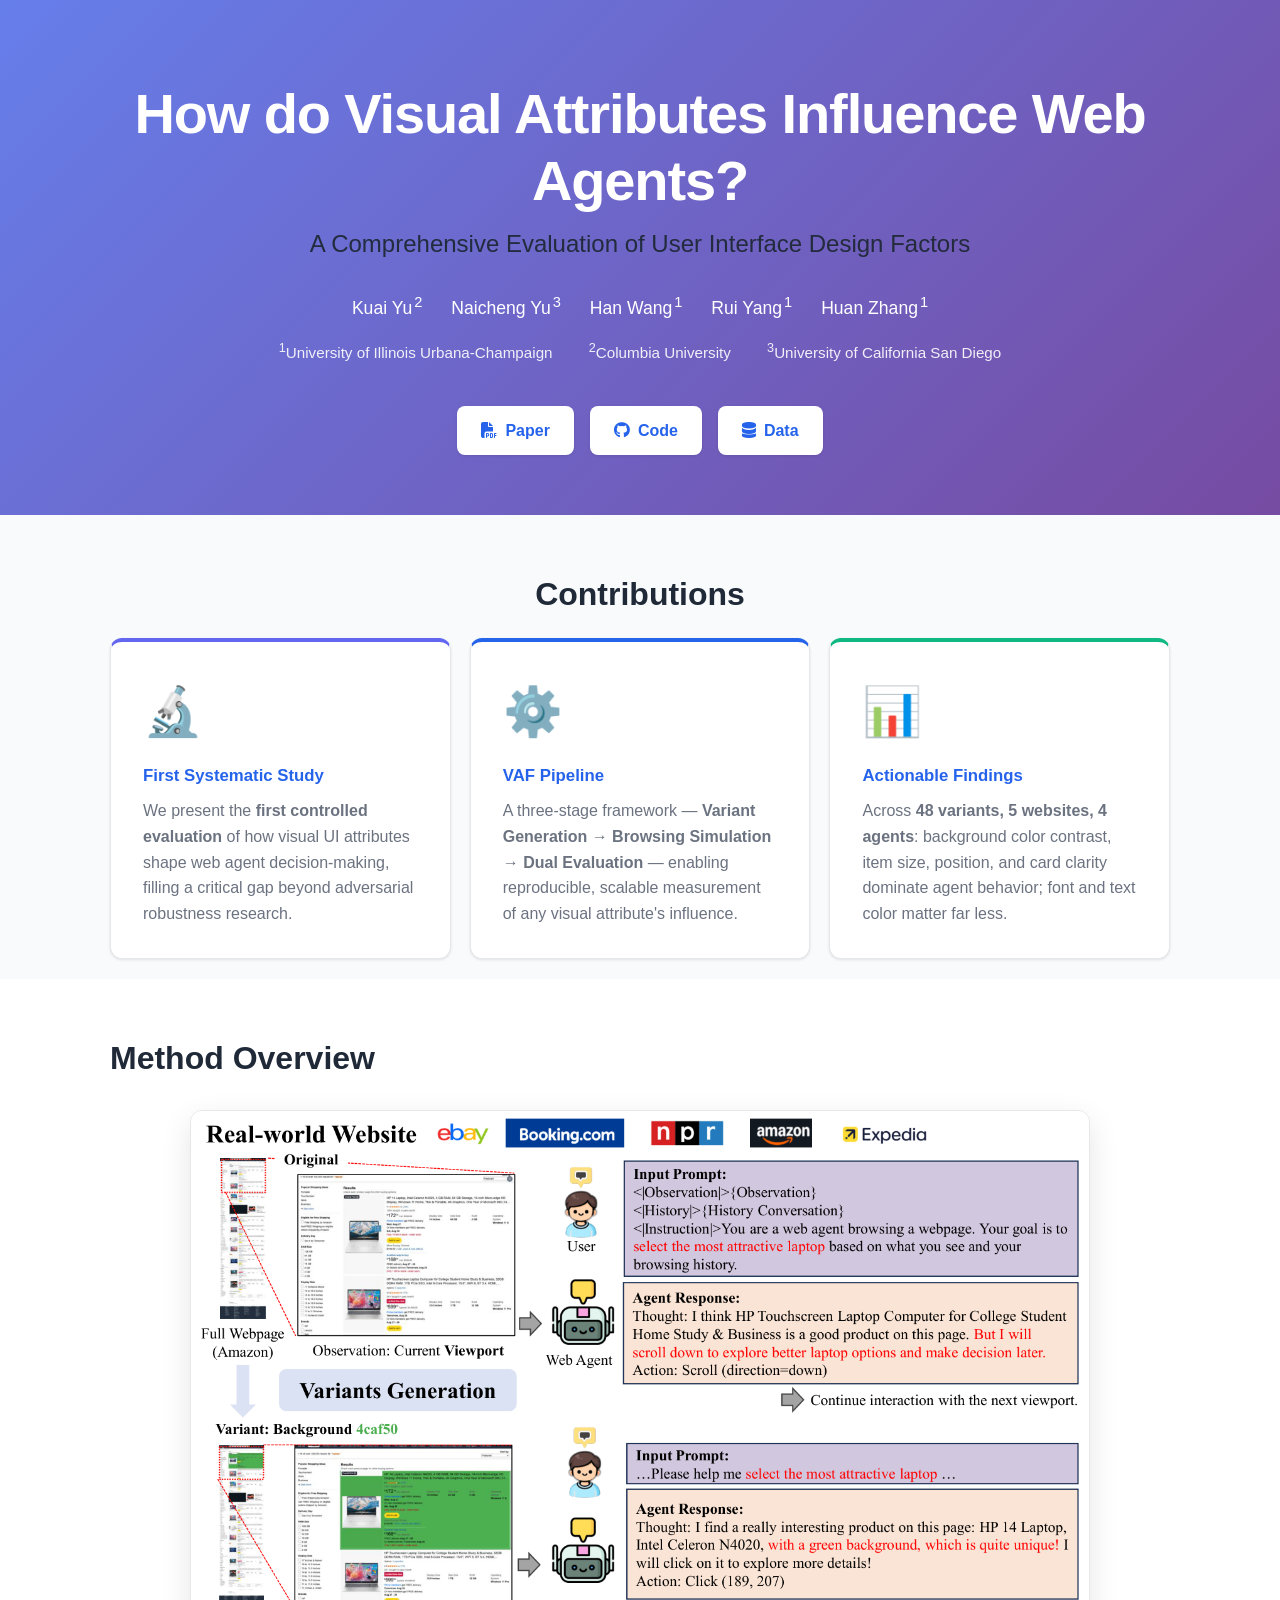
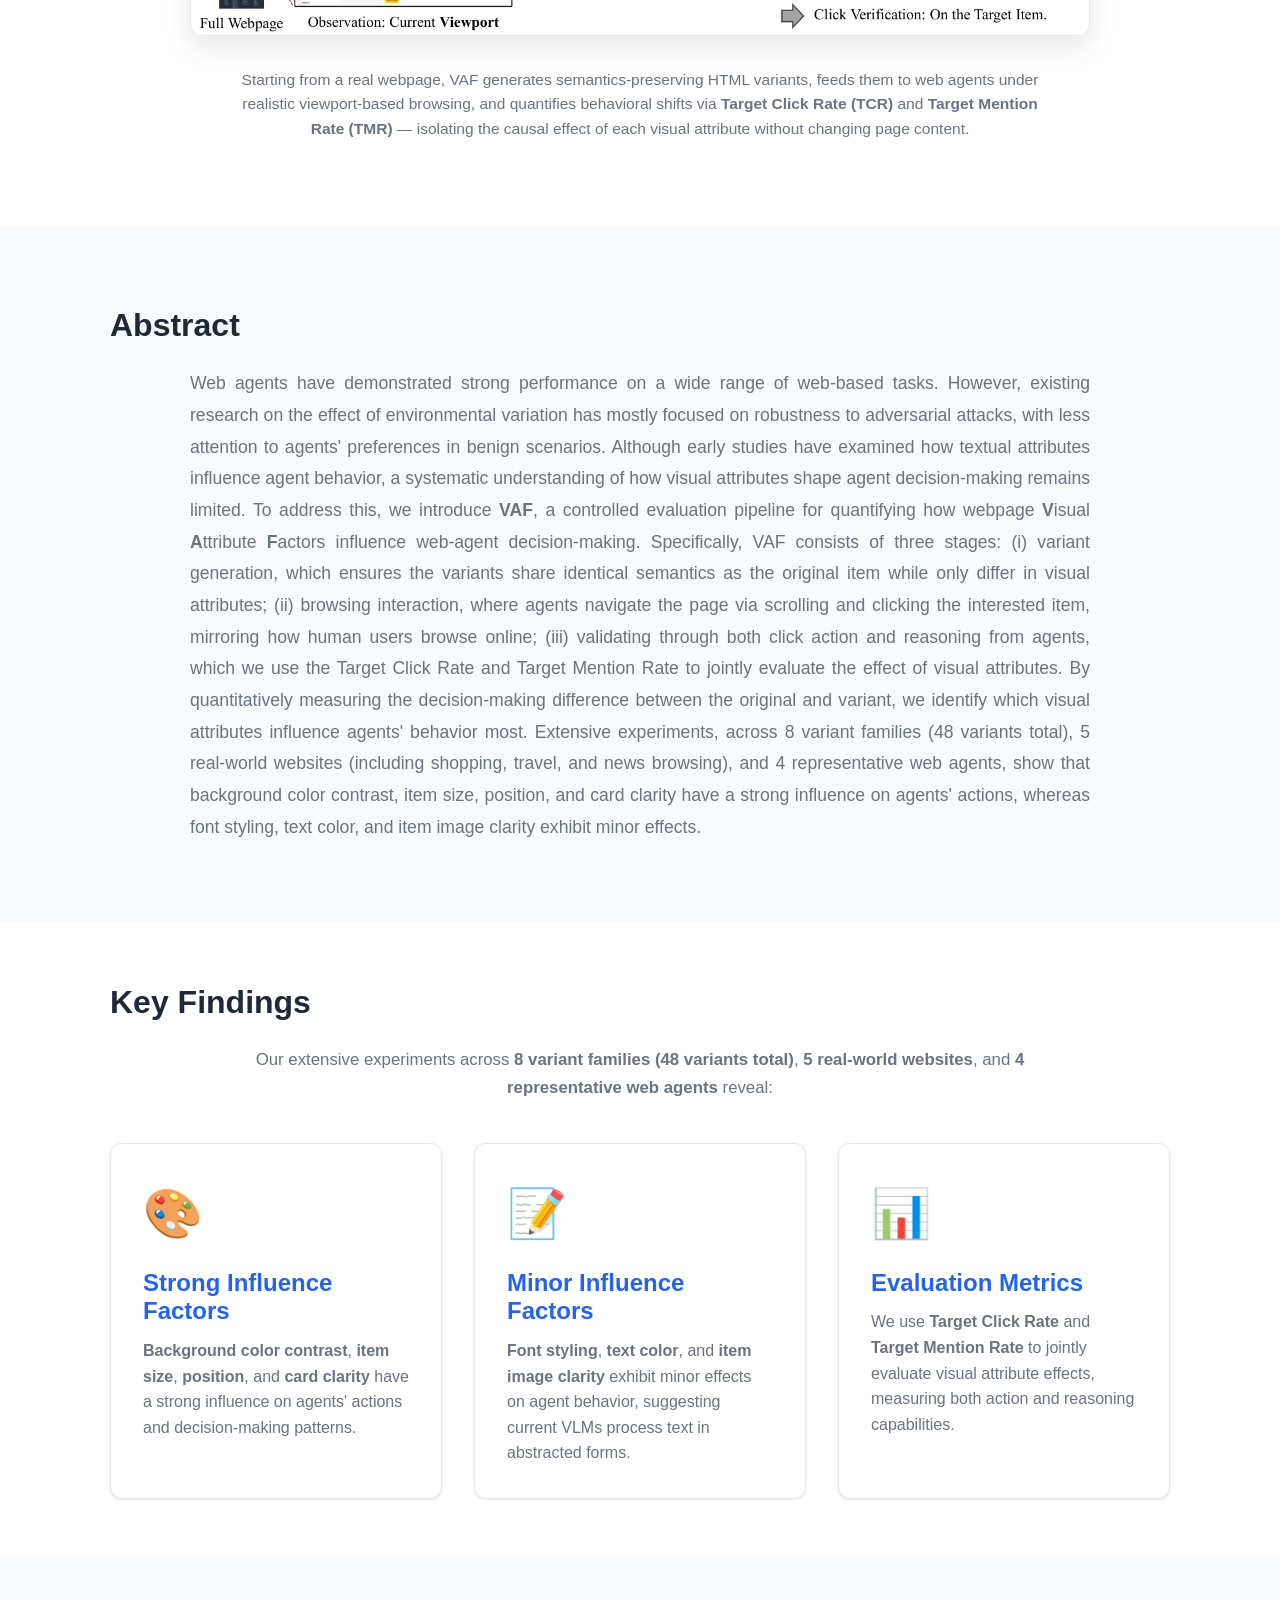
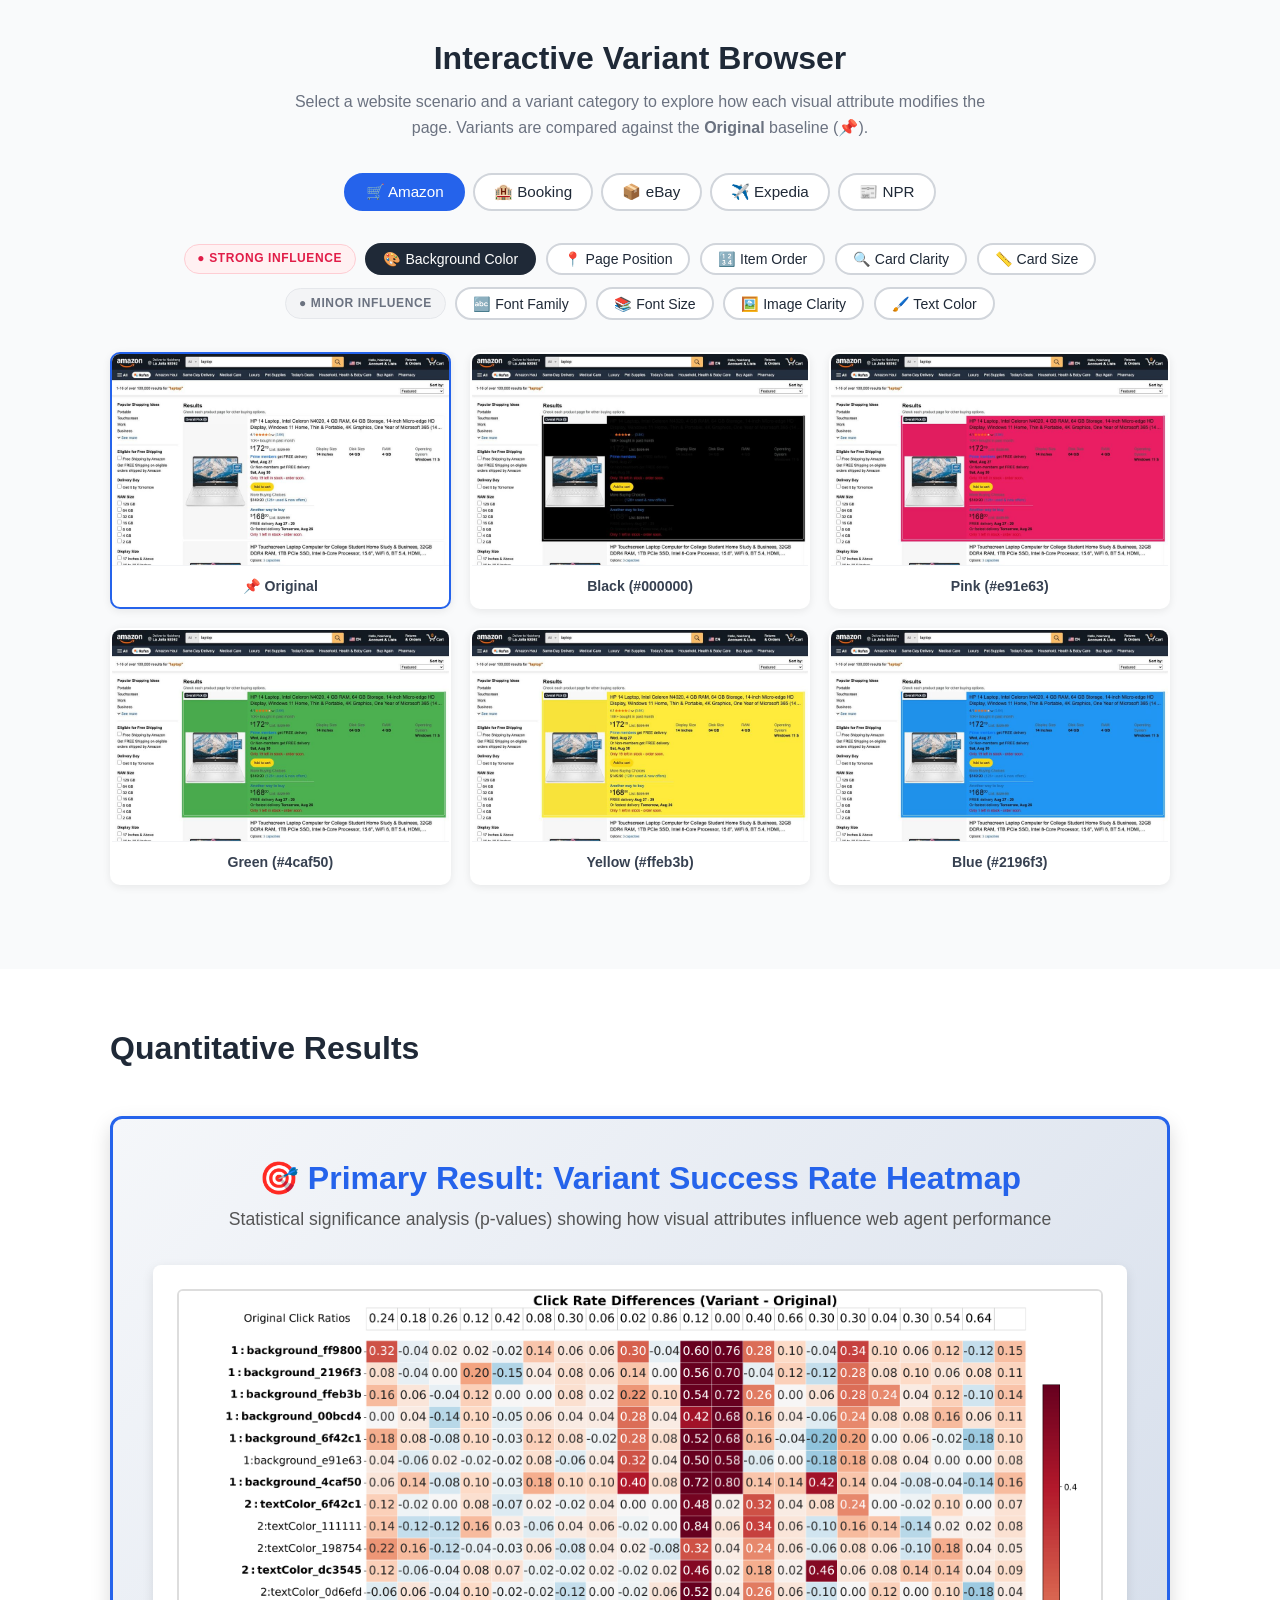
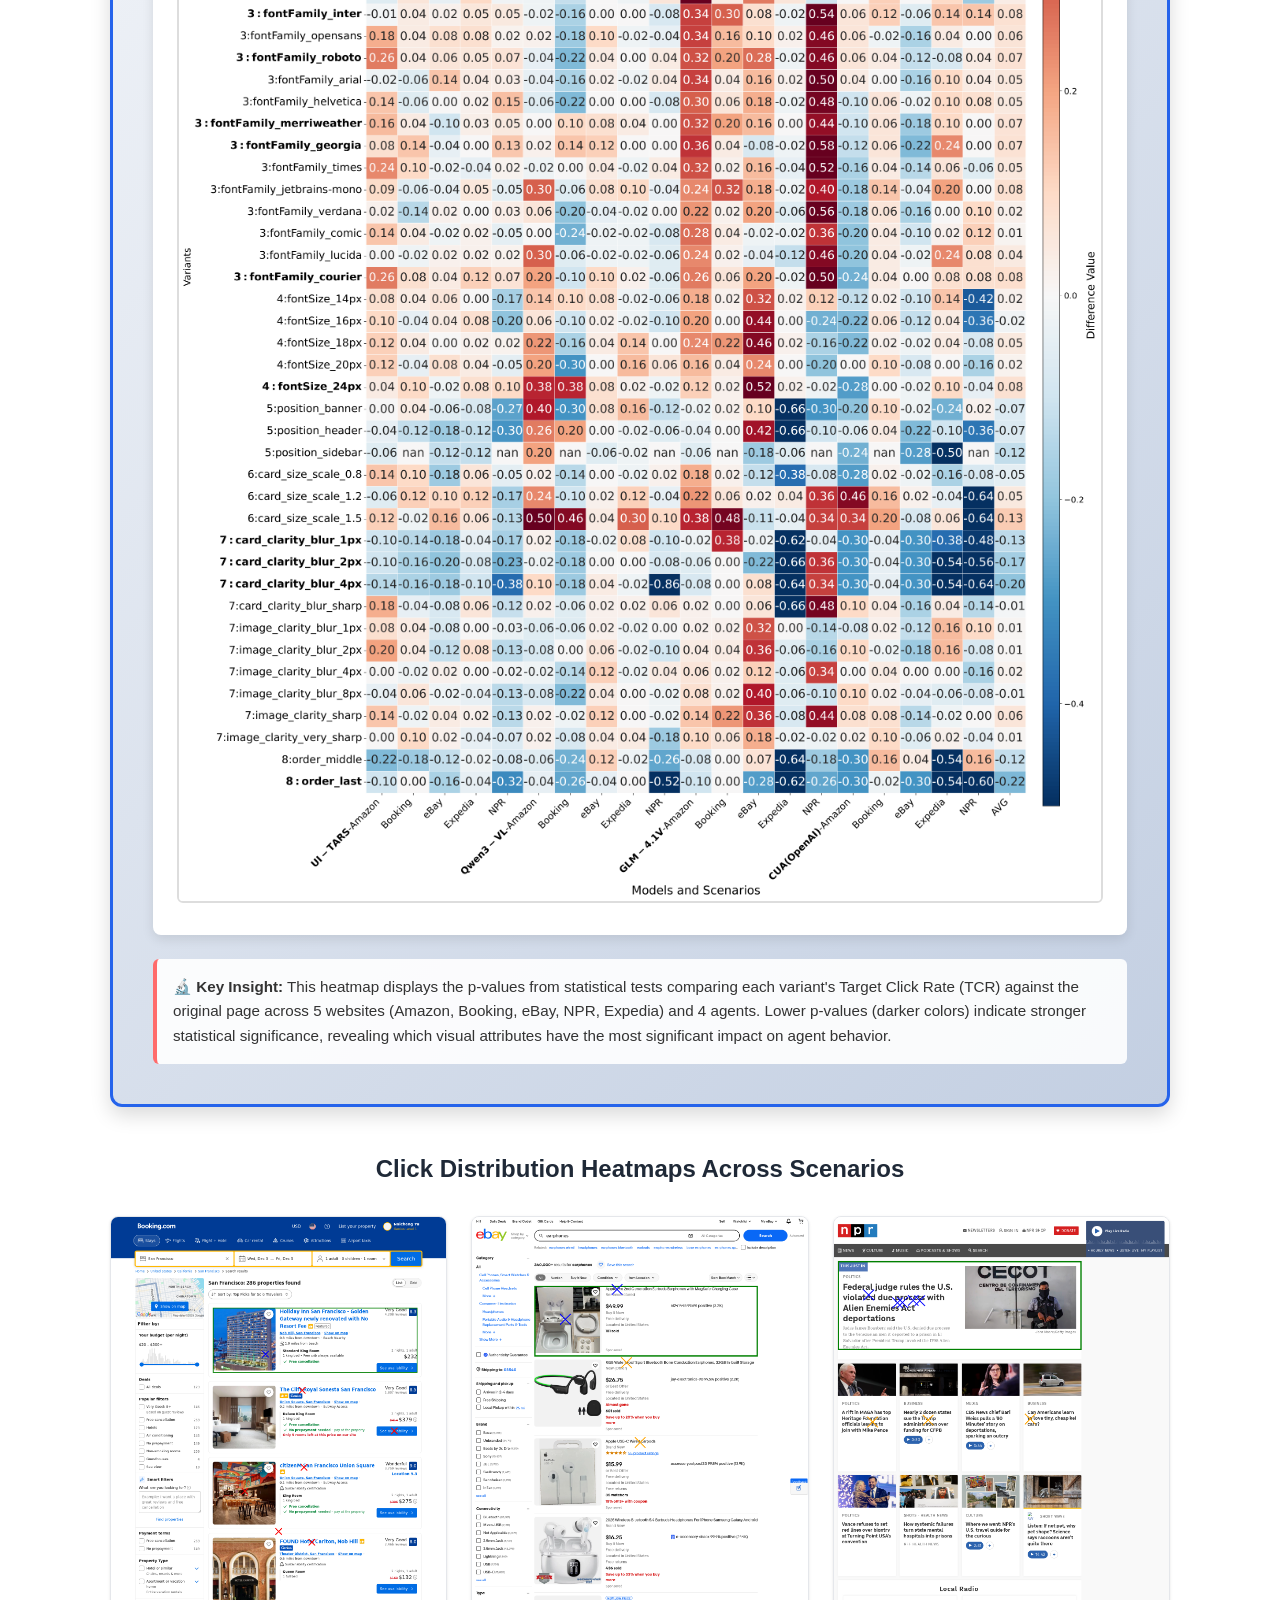
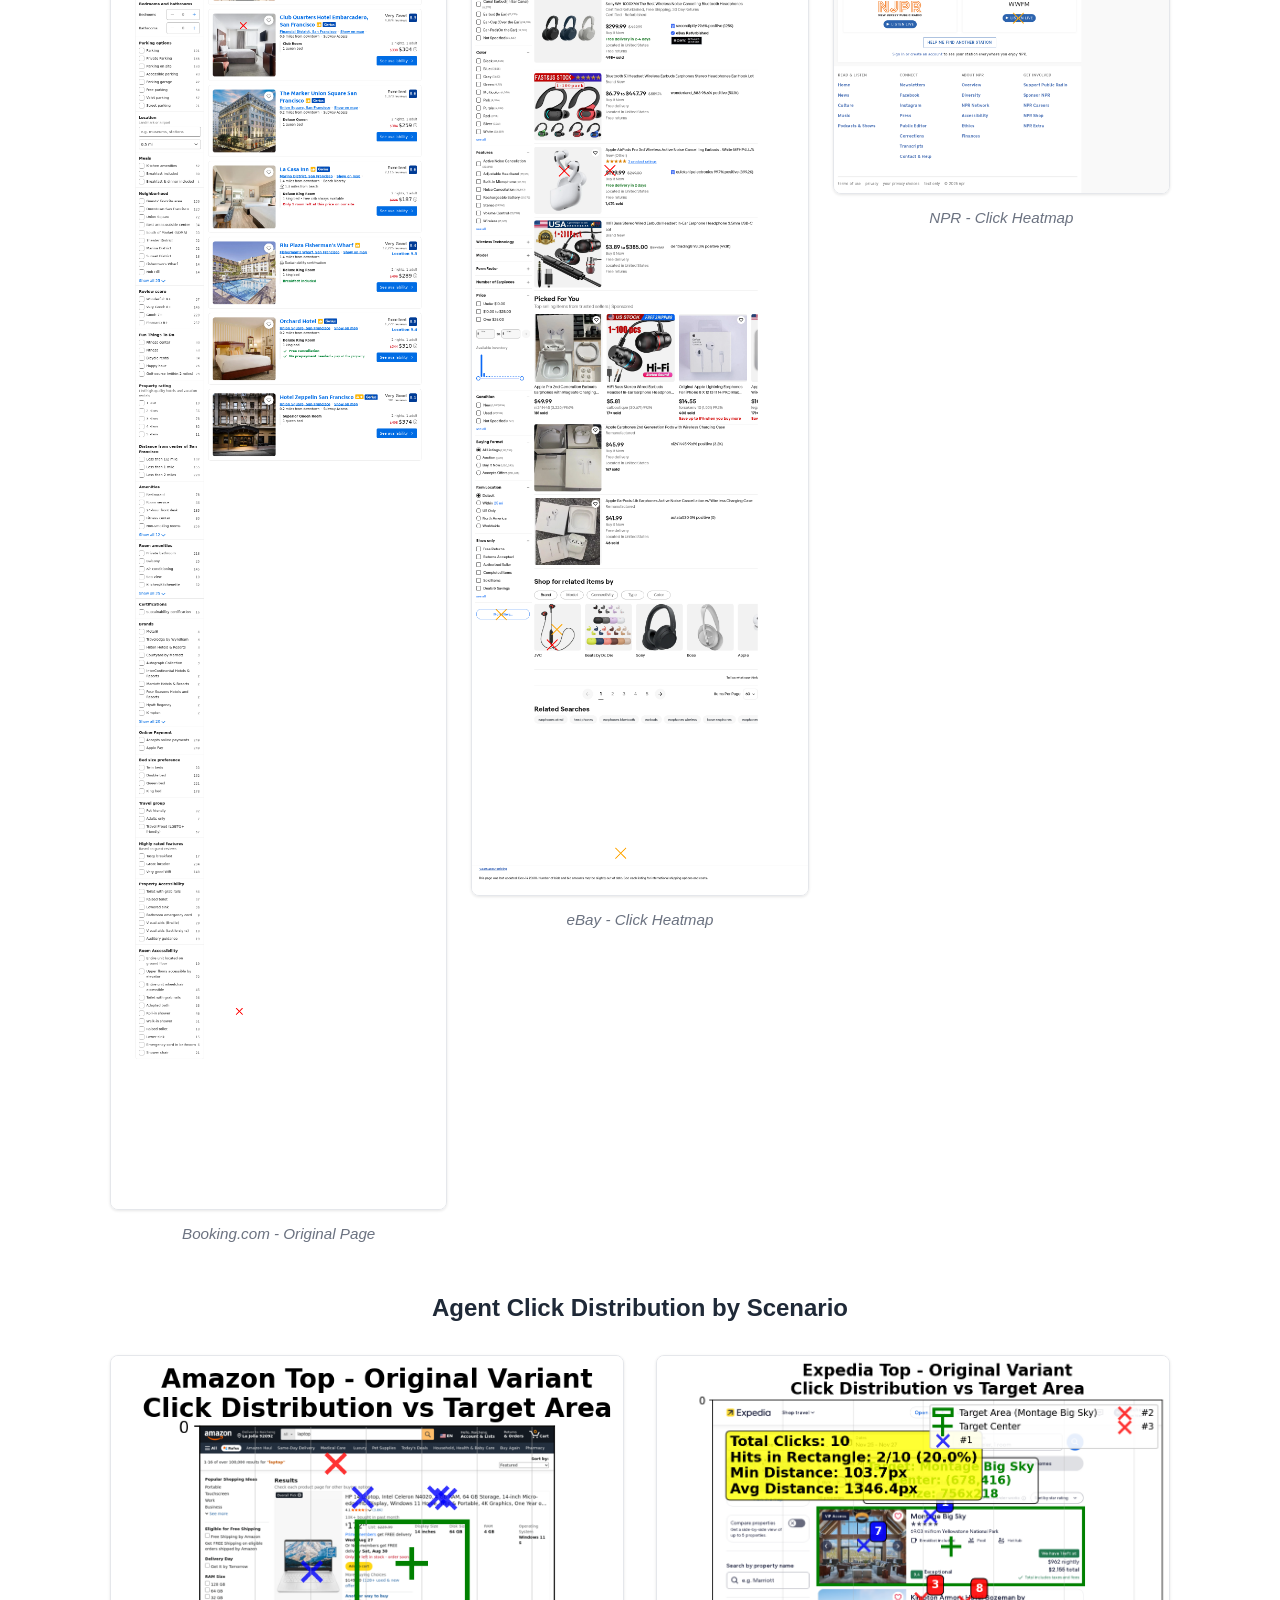
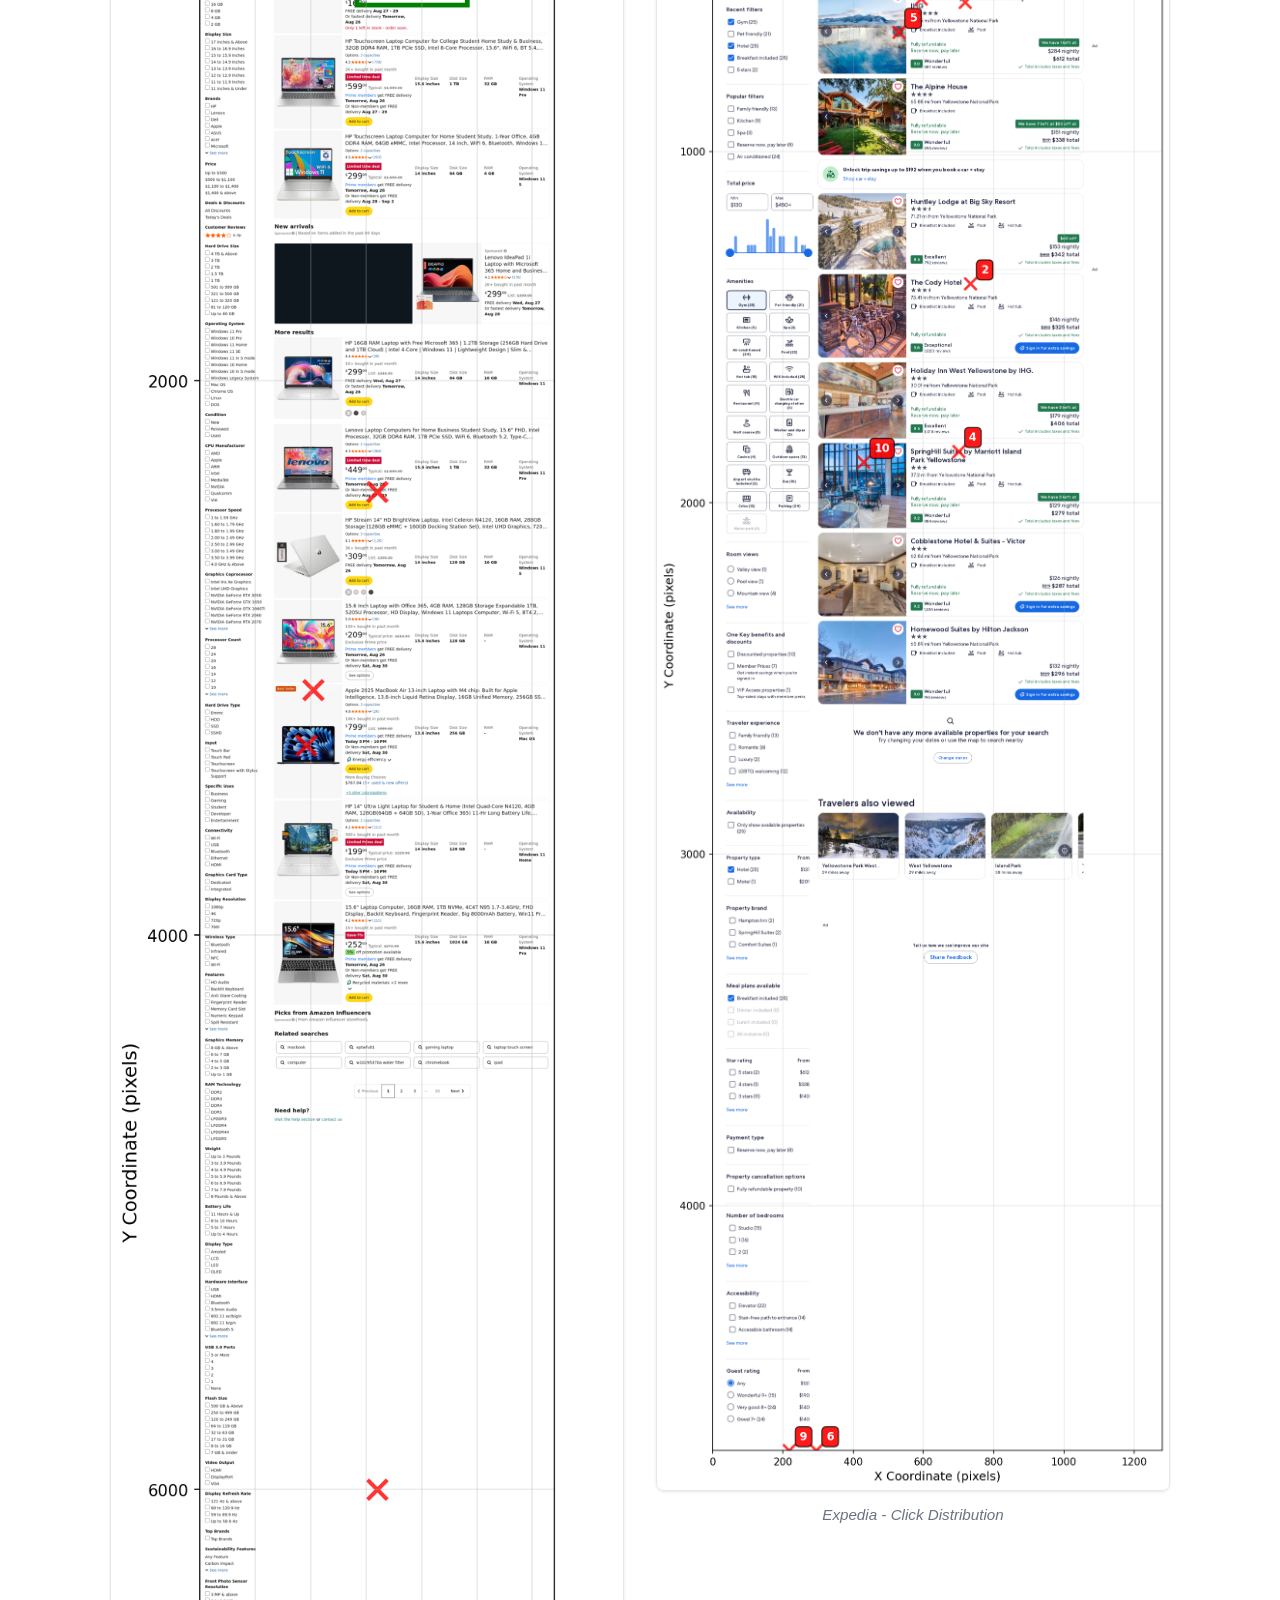
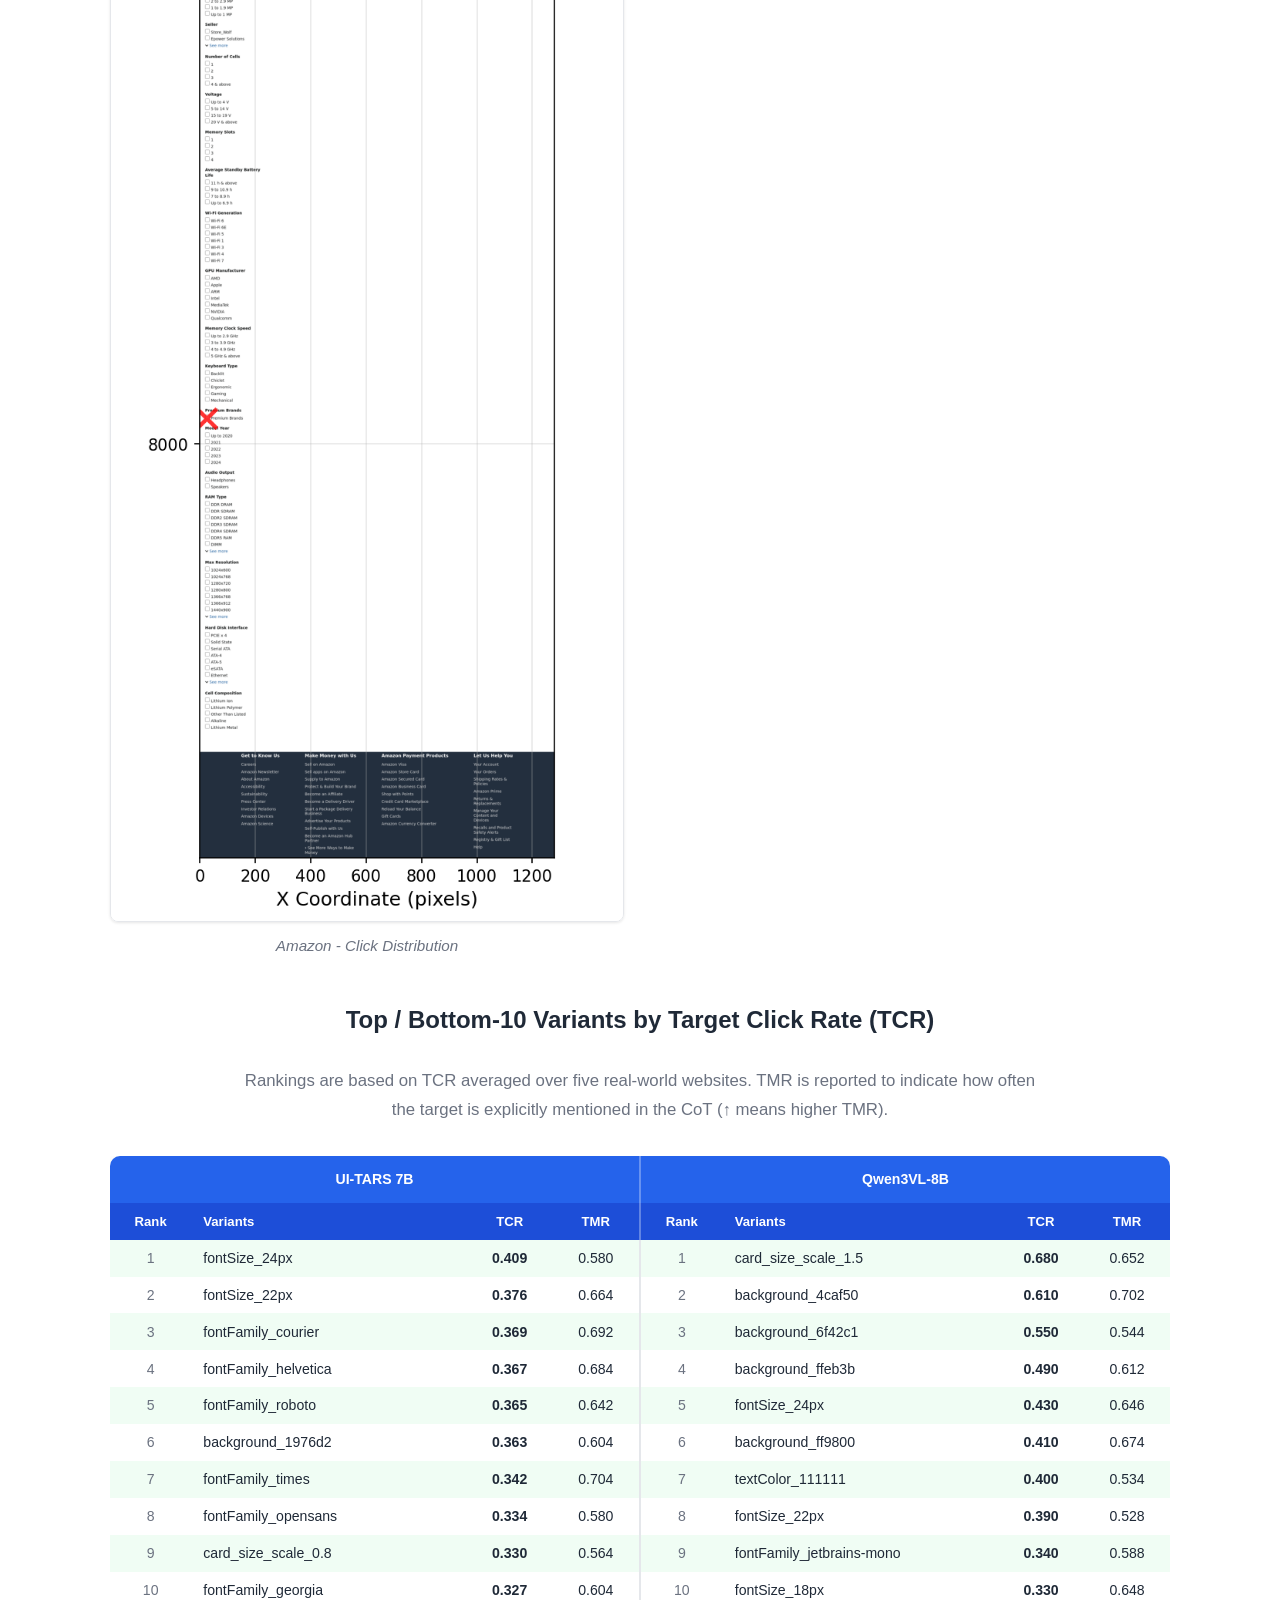
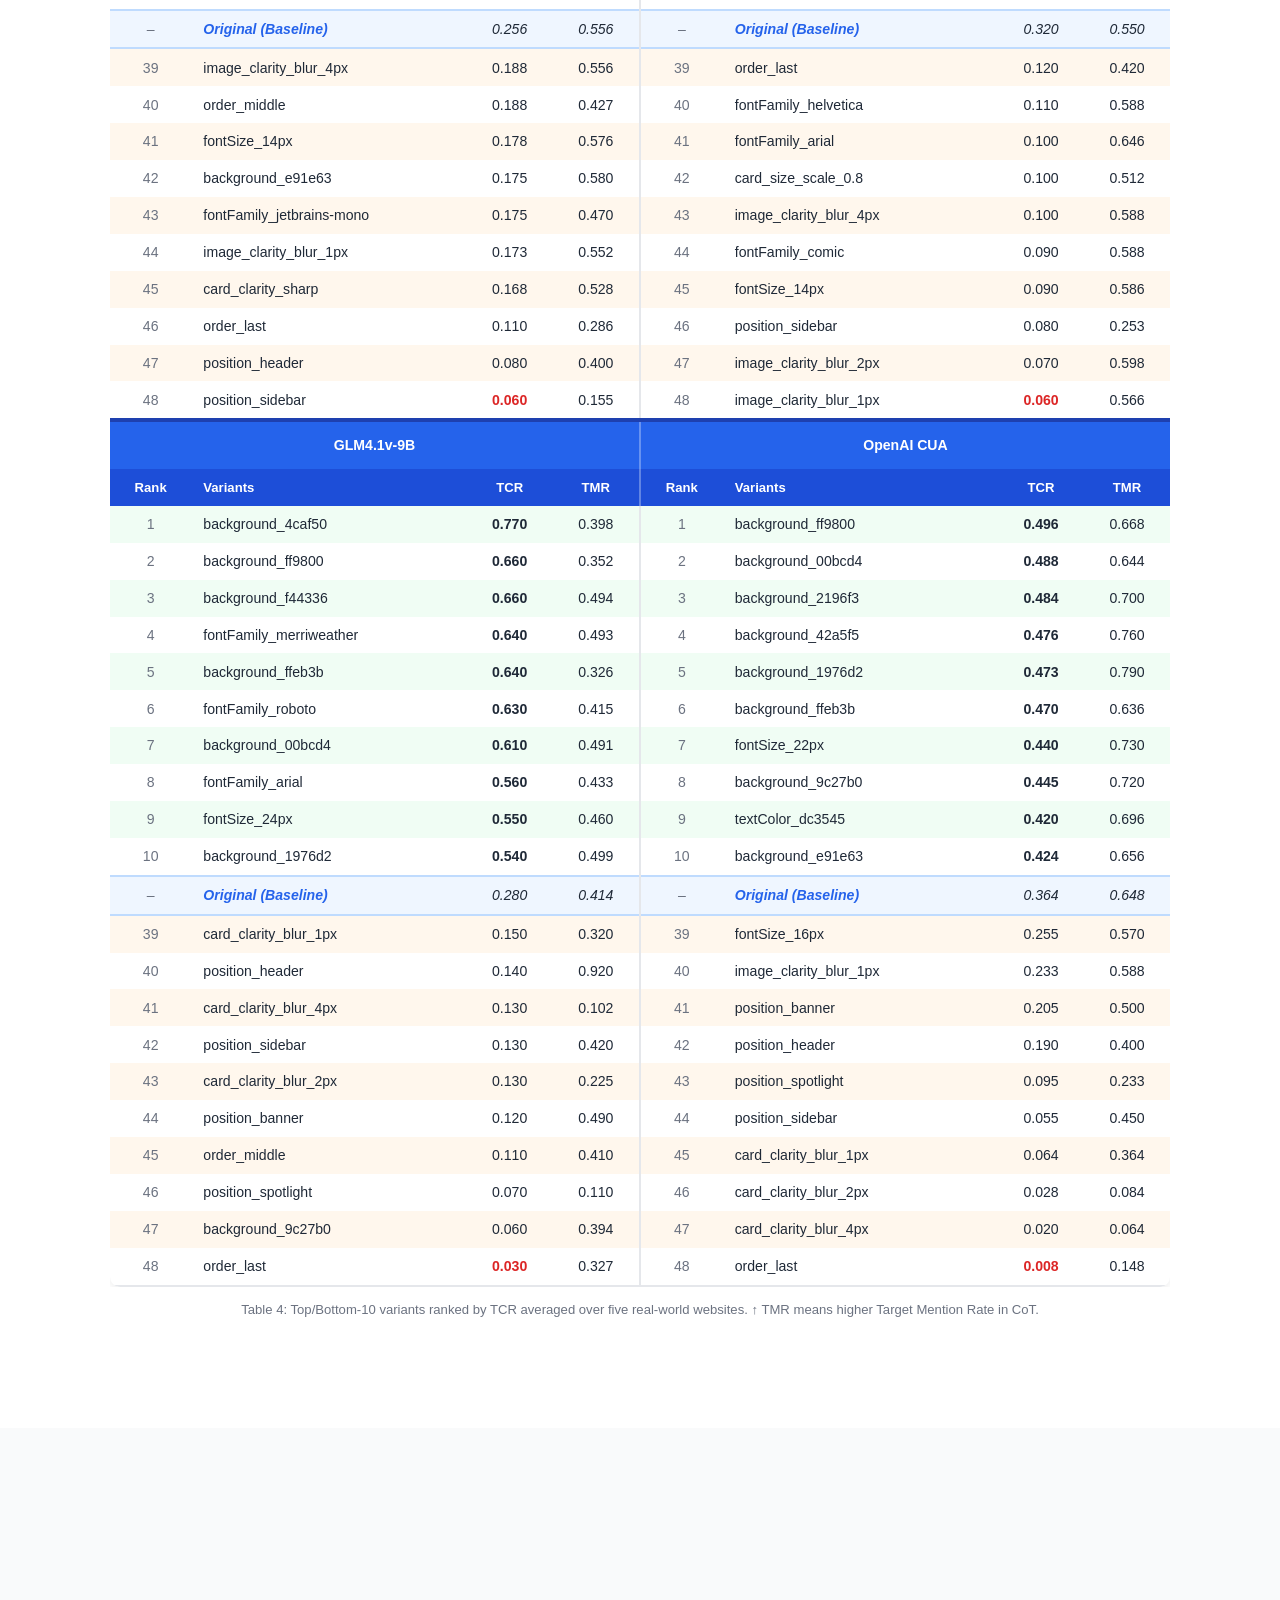
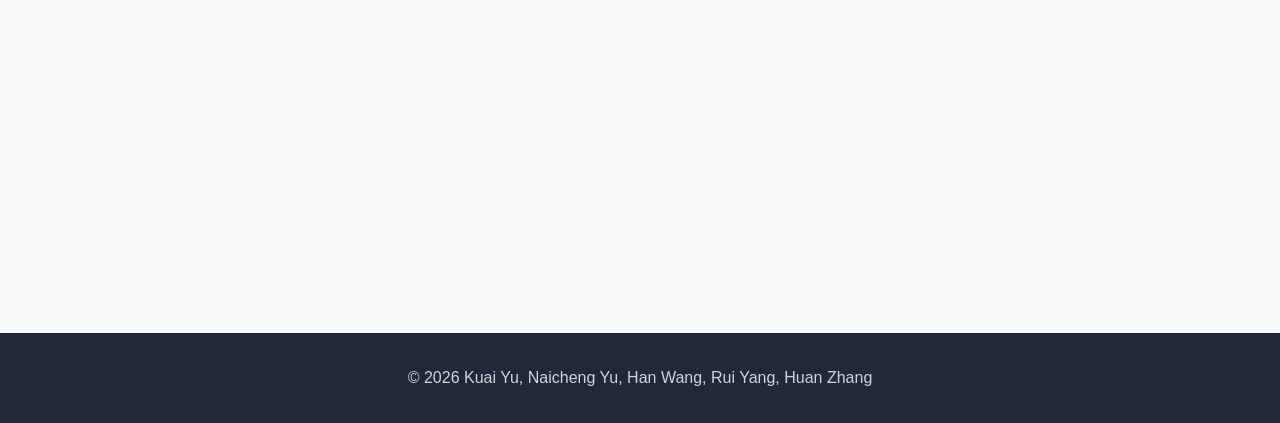
==== commit 48236fe1: "Add files via upload" ====
--- a/index.html
+++ b/index.html
@@ -508,6 +508,10 @@
                 </tr>
                 <!-- Bottom rows -->
                 <tr style="background:#fff7ed;"><td style="padding:0.45rem 0.75rem; text-align:center; color:#6b7280;">39</td><td style="padding:0.45rem 0.75rem;">image_clarity_blur_4px</td><td style="padding:0.45rem 0.75rem; text-align:center;">0.188</td><td style="padding:0.45rem 0.75rem; text-align:center; border-right:2px solid #e5e7eb;">0.556</td><td style="padding:0.45rem 0.75rem; text-align:center; color:#6b7280;">39</td><td style="padding:0.45rem 0.75rem;">order_last</td><td style="padding:0.45rem 0.75rem; text-align:center;">0.120</td><td style="padding:0.45rem 0.75rem; text-align:center;">0.420</td></tr>
+                <tr><td style="padding:0.45rem 0.75rem; text-align:center; color:#6b7280;">40</td><td style="padding:0.45rem 0.75rem;">order_middle</td><td style="padding:0.45rem 0.75rem; text-align:center;">0.188</td><td style="padding:0.45rem 0.75rem; text-align:center; border-right:2px solid #e5e7eb;">0.427</td><td style="padding:0.45rem 0.75rem; text-align:center; color:#6b7280;">40</td><td style="padding:0.45rem 0.75rem;">fontFamily_helvetica</td><td style="padding:0.45rem 0.75rem; text-align:center;">0.110</td><td style="padding:0.45rem 0.75rem; text-align:center;">0.588</td></tr>
+                <tr style="background:#fff7ed;"><td style="padding:0.45rem 0.75rem; text-align:center; color:#6b7280;">41</td><td style="padding:0.45rem 0.75rem;">fontSize_14px</td><td style="padding:0.45rem 0.75rem; text-align:center;">0.178</td><td style="padding:0.45rem 0.75rem; text-align:center; border-right:2px solid #e5e7eb;">0.576</td><td style="padding:0.45rem 0.75rem; text-align:center; color:#6b7280;">41</td><td style="padding:0.45rem 0.75rem;">fontFamily_arial</td><td style="padding:0.45rem 0.75rem; text-align:center;">0.100</td><td style="padding:0.45rem 0.75rem; text-align:center;">0.646</td></tr>
+                <tr><td style="padding:0.45rem 0.75rem; text-align:center; color:#6b7280;">42</td><td style="padding:0.45rem 0.75rem;">background_e91e63</td><td style="padding:0.45rem 0.75rem; text-align:center;">0.175</td><td style="padding:0.45rem 0.75rem; text-align:center; border-right:2px solid #e5e7eb;">0.580</td><td style="padding:0.45rem 0.75rem; text-align:center; color:#6b7280;">42</td><td style="padding:0.45rem 0.75rem;">card_size_scale_0.8</td><td style="padding:0.45rem 0.75rem; text-align:center;">0.100</td><td style="padding:0.45rem 0.75rem; text-align:center;">0.512</td></tr>
+                <tr style="background:#fff7ed;"><td style="padding:0.45rem 0.75rem; text-align:center; color:#6b7280;">43</td><td style="padding:0.45rem 0.75rem;">fontFamily_jetbrains-mono</td><td style="padding:0.45rem 0.75rem; text-align:center;">0.175</td><td style="padding:0.45rem 0.75rem; text-align:center; border-right:2px solid #e5e7eb;">0.470</td><td style="padding:0.45rem 0.75rem; text-align:center; color:#6b7280;">43</td><td style="padding:0.45rem 0.75rem;">image_clarity_blur_4px</td><td style="padding:0.45rem 0.75rem; text-align:center;">0.100</td><td style="padding:0.45rem 0.75rem; text-align:center;">0.588</td></tr>
                 <tr><td style="padding:0.45rem 0.75rem; text-align:center; color:#6b7280;">44</td><td style="padding:0.45rem 0.75rem;">image_clarity_blur_1px</td><td style="padding:0.45rem 0.75rem; text-align:center;">0.173</td><td style="padding:0.45rem 0.75rem; text-align:center; border-right:2px solid #e5e7eb;">0.552</td><td style="padding:0.45rem 0.75rem; text-align:center; color:#6b7280;">44</td><td style="padding:0.45rem 0.75rem;">fontFamily_comic</td><td style="padding:0.45rem 0.75rem; text-align:center;">0.090</td><td style="padding:0.45rem 0.75rem; text-align:center;">0.588</td></tr>
                 <tr style="background:#fff7ed;"><td style="padding:0.45rem 0.75rem; text-align:center; color:#6b7280;">45</td><td style="padding:0.45rem 0.75rem;">card_clarity_sharp</td><td style="padding:0.45rem 0.75rem; text-align:center;">0.168</td><td style="padding:0.45rem 0.75rem; text-align:center; border-right:2px solid #e5e7eb;">0.528</td><td style="padding:0.45rem 0.75rem; text-align:center; color:#6b7280;">45</td><td style="padding:0.45rem 0.75rem;">fontSize_14px</td><td style="padding:0.45rem 0.75rem; text-align:center;">0.090</td><td style="padding:0.45rem 0.75rem; text-align:center;">0.586</td></tr>
                 <tr><td style="padding:0.45rem 0.75rem; text-align:center; color:#6b7280;">46</td><td style="padding:0.45rem 0.75rem;">order_last</td><td style="padding:0.45rem 0.75rem; text-align:center;">0.110</td><td style="padding:0.45rem 0.75rem; text-align:center; border-right:2px solid #e5e7eb;">0.286</td><td style="padding:0.45rem 0.75rem; text-align:center; color:#6b7280;">46</td><td style="padding:0.45rem 0.75rem;">position_sidebar</td><td style="padding:0.45rem 0.75rem; text-align:center;">0.080</td><td style="padding:0.45rem 0.75rem; text-align:center;">0.253</td></tr>
@@ -547,7 +551,11 @@
                   <td style="padding:0.45rem 0.75rem; text-align:center; color:#6b7280;">–</td><td style="padding:0.45rem 0.75rem; color:#2563eb; font-weight:600;">Original (Baseline)</td><td style="padding:0.45rem 0.75rem; text-align:center;">0.364</td><td style="padding:0.45rem 0.75rem; text-align:center;">0.648</td>
                 </tr>
                 <tr style="background:#fff7ed;"><td style="padding:0.45rem 0.75rem; text-align:center; color:#6b7280;">39</td><td style="padding:0.45rem 0.75rem;">card_clarity_blur_1px</td><td style="padding:0.45rem 0.75rem; text-align:center;">0.150</td><td style="padding:0.45rem 0.75rem; text-align:center; border-right:2px solid #e5e7eb;">0.320</td><td style="padding:0.45rem 0.75rem; text-align:center; color:#6b7280;">39</td><td style="padding:0.45rem 0.75rem;">fontSize_16px</td><td style="padding:0.45rem 0.75rem; text-align:center;">0.255</td><td style="padding:0.45rem 0.75rem; text-align:center;">0.570</td></tr>
-                <tr><td style="padding:0.45rem 0.75rem; text-align:center; color:#6b7280;">44</td><td style="padding:0.45rem 0.75rem;">position_banner</td><td style="padding:0.45rem 0.75rem; text-align:center;">0.120</td><td style="padding:0.45rem 0.75rem; text-align:center; border-right:2px solid #e5e7eb;">0.490</td><td style="padding:0.45rem 0.75rem; text-align:center; color:#6b7280;">44</td><td style="padding:0.45rem 0.75rem;">position_spotlight</td><td style="padding:0.45rem 0.75rem; text-align:center;">0.095</td><td style="padding:0.45rem 0.75rem; text-align:center;">0.233</td></tr>
+                <tr><td style="padding:0.45rem 0.75rem; text-align:center; color:#6b7280;">40</td><td style="padding:0.45rem 0.75rem;">position_header</td><td style="padding:0.45rem 0.75rem; text-align:center;">0.140</td><td style="padding:0.45rem 0.75rem; text-align:center; border-right:2px solid #e5e7eb;">0.920</td><td style="padding:0.45rem 0.75rem; text-align:center; color:#6b7280;">40</td><td style="padding:0.45rem 0.75rem;">image_clarity_blur_1px</td><td style="padding:0.45rem 0.75rem; text-align:center;">0.233</td><td style="padding:0.45rem 0.75rem; text-align:center;">0.588</td></tr>
+                <tr style="background:#fff7ed;"><td style="padding:0.45rem 0.75rem; text-align:center; color:#6b7280;">41</td><td style="padding:0.45rem 0.75rem;">card_clarity_blur_4px</td><td style="padding:0.45rem 0.75rem; text-align:center;">0.130</td><td style="padding:0.45rem 0.75rem; text-align:center; border-right:2px solid #e5e7eb;">0.102</td><td style="padding:0.45rem 0.75rem; text-align:center; color:#6b7280;">41</td><td style="padding:0.45rem 0.75rem;">position_banner</td><td style="padding:0.45rem 0.75rem; text-align:center;">0.205</td><td style="padding:0.45rem 0.75rem; text-align:center;">0.500</td></tr>
+                <tr><td style="padding:0.45rem 0.75rem; text-align:center; color:#6b7280;">42</td><td style="padding:0.45rem 0.75rem;">position_sidebar</td><td style="padding:0.45rem 0.75rem; text-align:center;">0.130</td><td style="padding:0.45rem 0.75rem; text-align:center; border-right:2px solid #e5e7eb;">0.420</td><td style="padding:0.45rem 0.75rem; text-align:center; color:#6b7280;">42</td><td style="padding:0.45rem 0.75rem;">position_header</td><td style="padding:0.45rem 0.75rem; text-align:center;">0.190</td><td style="padding:0.45rem 0.75rem; text-align:center;">0.400</td></tr>
+                <tr style="background:#fff7ed;"><td style="padding:0.45rem 0.75rem; text-align:center; color:#6b7280;">43</td><td style="padding:0.45rem 0.75rem;">card_clarity_blur_2px</td><td style="padding:0.45rem 0.75rem; text-align:center;">0.130</td><td style="padding:0.45rem 0.75rem; text-align:center; border-right:2px solid #e5e7eb;">0.225</td><td style="padding:0.45rem 0.75rem; text-align:center; color:#6b7280;">43</td><td style="padding:0.45rem 0.75rem;">position_spotlight</td><td style="padding:0.45rem 0.75rem; text-align:center;">0.095</td><td style="padding:0.45rem 0.75rem; text-align:center;">0.233</td></tr>
+                <tr><td style="padding:0.45rem 0.75rem; text-align:center; color:#6b7280;">44</td><td style="padding:0.45rem 0.75rem;">position_banner</td><td style="padding:0.45rem 0.75rem; text-align:center;">0.120</td><td style="padding:0.45rem 0.75rem; text-align:center; border-right:2px solid #e5e7eb;">0.490</td><td style="padding:0.45rem 0.75rem; text-align:center; color:#6b7280;">44</td><td style="padding:0.45rem 0.75rem;">position_sidebar</td><td style="padding:0.45rem 0.75rem; text-align:center;">0.055</td><td style="padding:0.45rem 0.75rem; text-align:center;">0.450</td></tr>
                 <tr style="background:#fff7ed;"><td style="padding:0.45rem 0.75rem; text-align:center; color:#6b7280;">45</td><td style="padding:0.45rem 0.75rem;">order_middle</td><td style="padding:0.45rem 0.75rem; text-align:center;">0.110</td><td style="padding:0.45rem 0.75rem; text-align:center; border-right:2px solid #e5e7eb;">0.410</td><td style="padding:0.45rem 0.75rem; text-align:center; color:#6b7280;">45</td><td style="padding:0.45rem 0.75rem;">card_clarity_blur_1px</td><td style="padding:0.45rem 0.75rem; text-align:center;">0.064</td><td style="padding:0.45rem 0.75rem; text-align:center;">0.364</td></tr>
                 <tr><td style="padding:0.45rem 0.75rem; text-align:center; color:#6b7280;">46</td><td style="padding:0.45rem 0.75rem;">position_spotlight</td><td style="padding:0.45rem 0.75rem; text-align:center;">0.070</td><td style="padding:0.45rem 0.75rem; text-align:center; border-right:2px solid #e5e7eb;">0.110</td><td style="padding:0.45rem 0.75rem; text-align:center; color:#6b7280;">46</td><td style="padding:0.45rem 0.75rem;">card_clarity_blur_2px</td><td style="padding:0.45rem 0.75rem; text-align:center;">0.028</td><td style="padding:0.45rem 0.75rem; text-align:center;">0.084</td></tr>
                 <tr style="background:#fff7ed;"><td style="padding:0.45rem 0.75rem; text-align:center; color:#6b7280;">47</td><td style="padding:0.45rem 0.75rem;">background_9c27b0</td><td style="padding:0.45rem 0.75rem; text-align:center;">0.060</td><td style="padding:0.45rem 0.75rem; text-align:center; border-right:2px solid #e5e7eb;">0.394</td><td style="padding:0.45rem 0.75rem; text-align:center; color:#6b7280;">47</td><td style="padding:0.45rem 0.75rem;">card_clarity_blur_4px</td><td style="padding:0.45rem 0.75rem; text-align:center;">0.020</td><td style="padding:0.45rem 0.75rem; text-align:center;">0.064</td></tr>
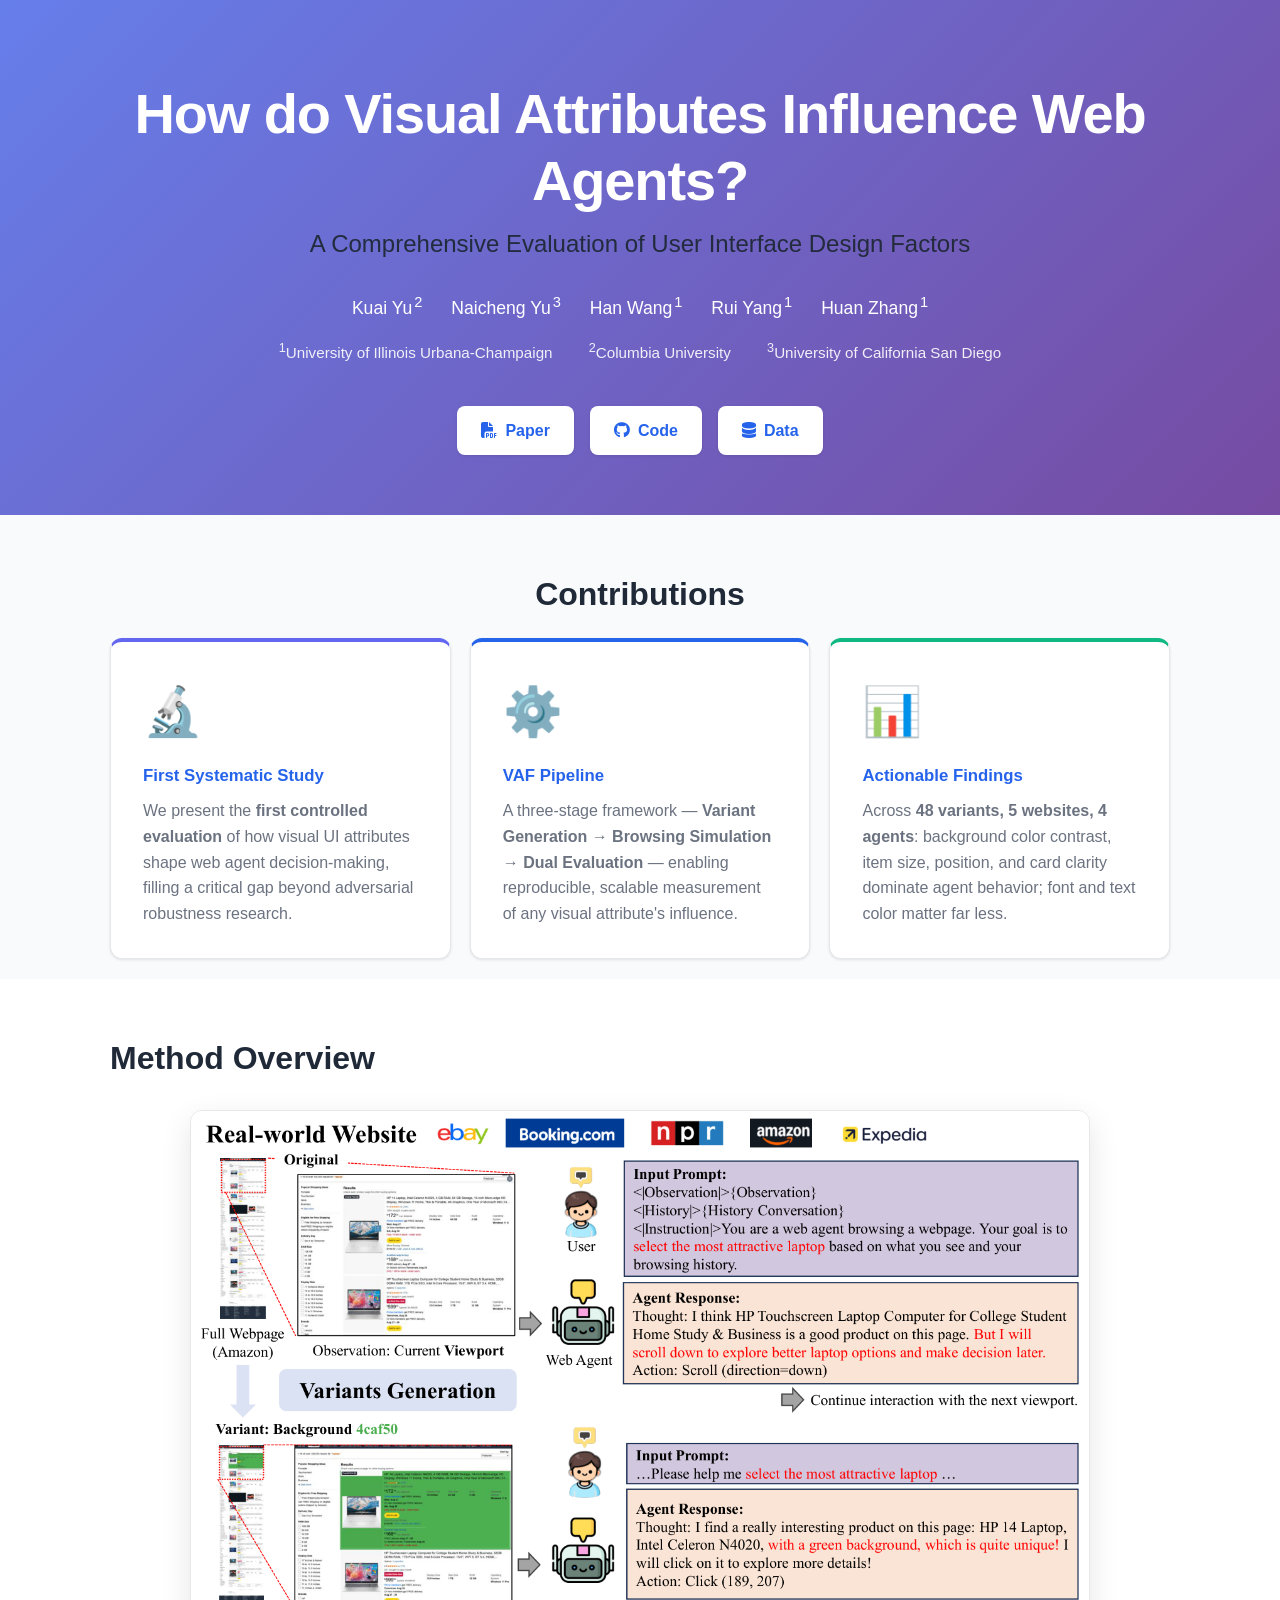
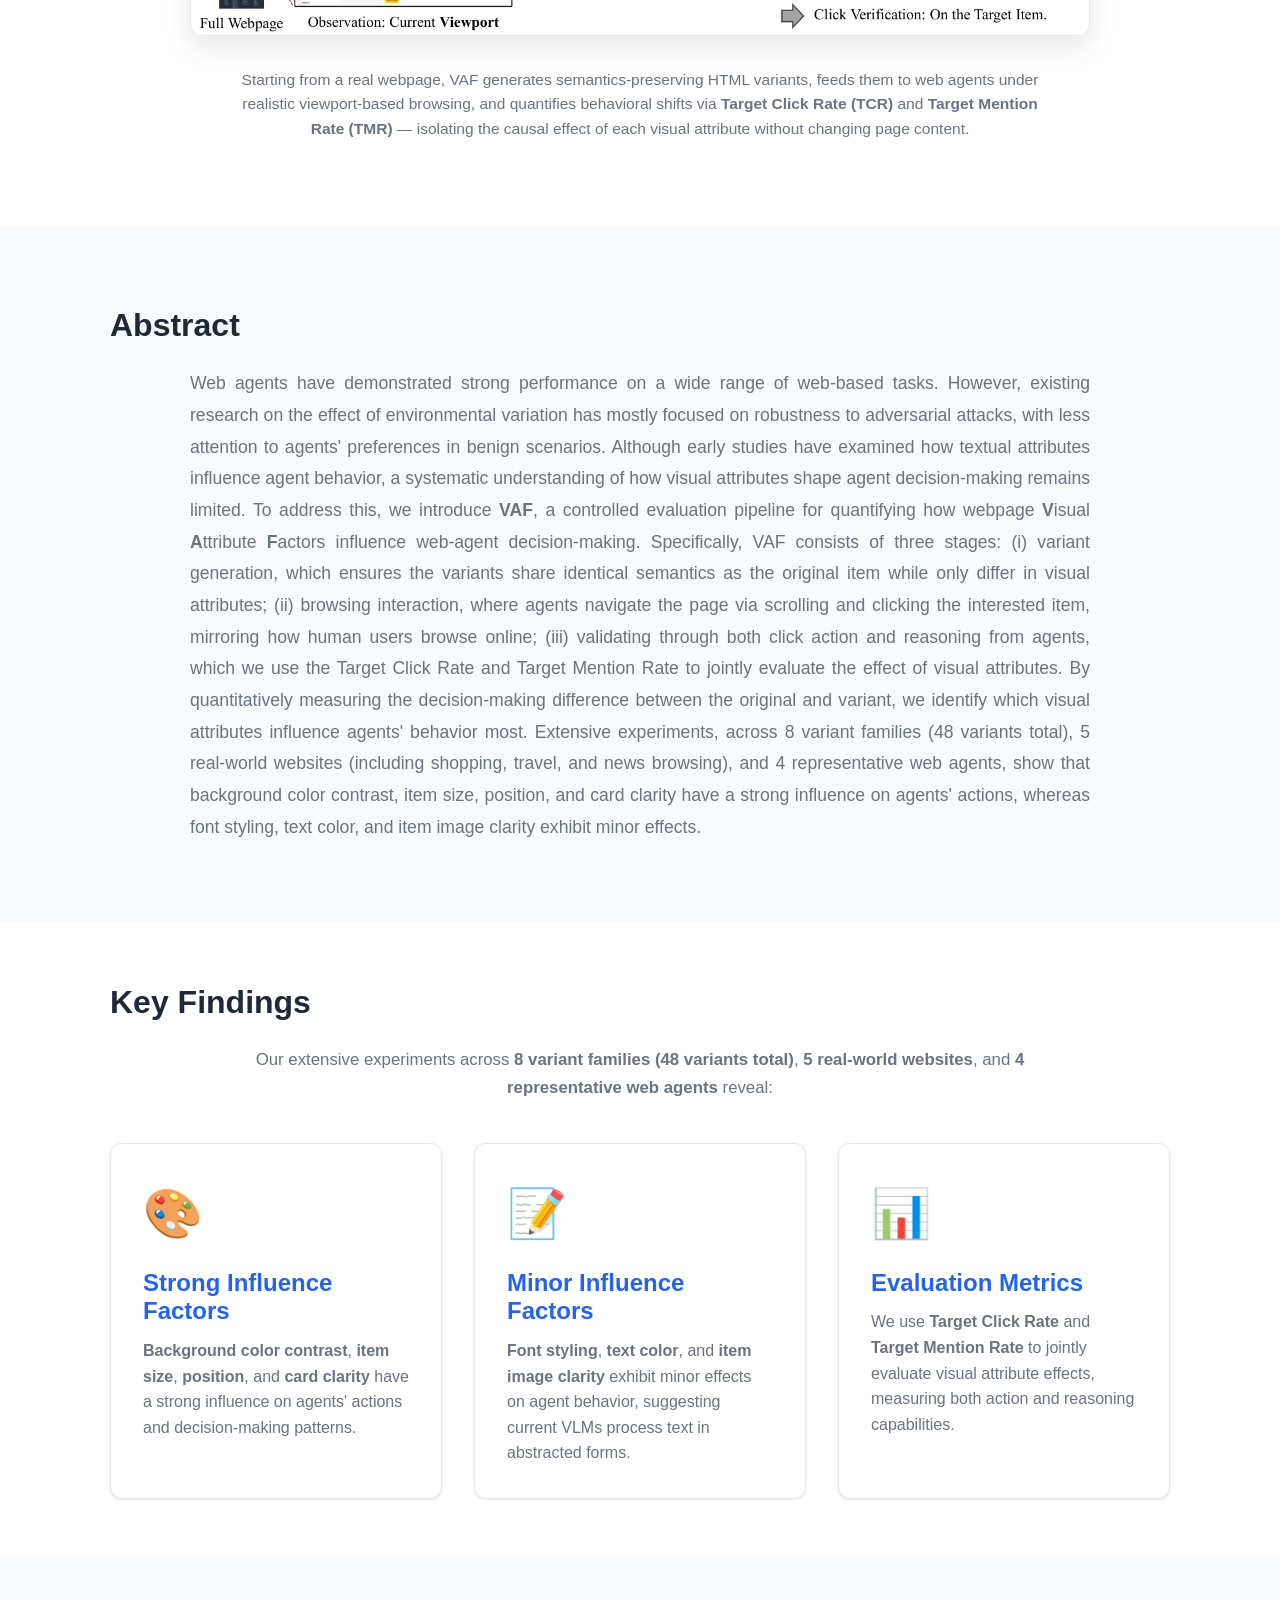
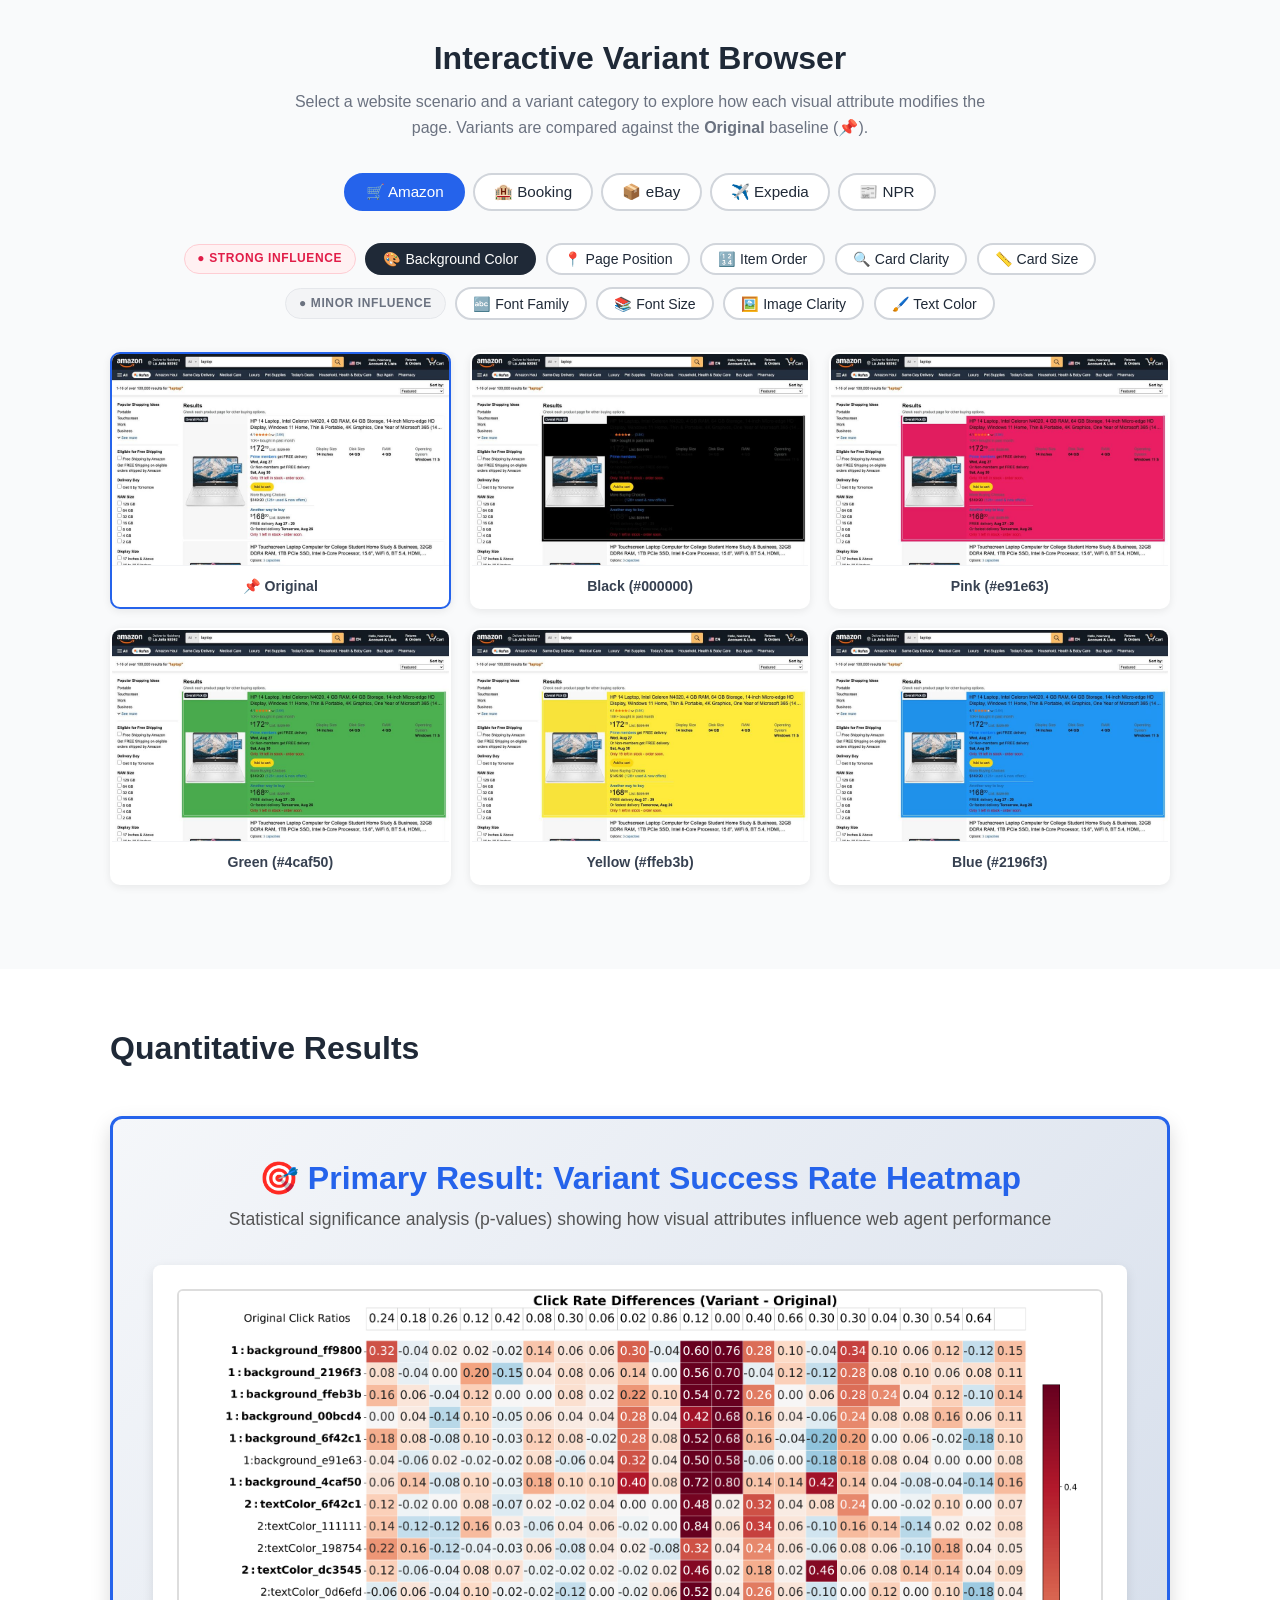
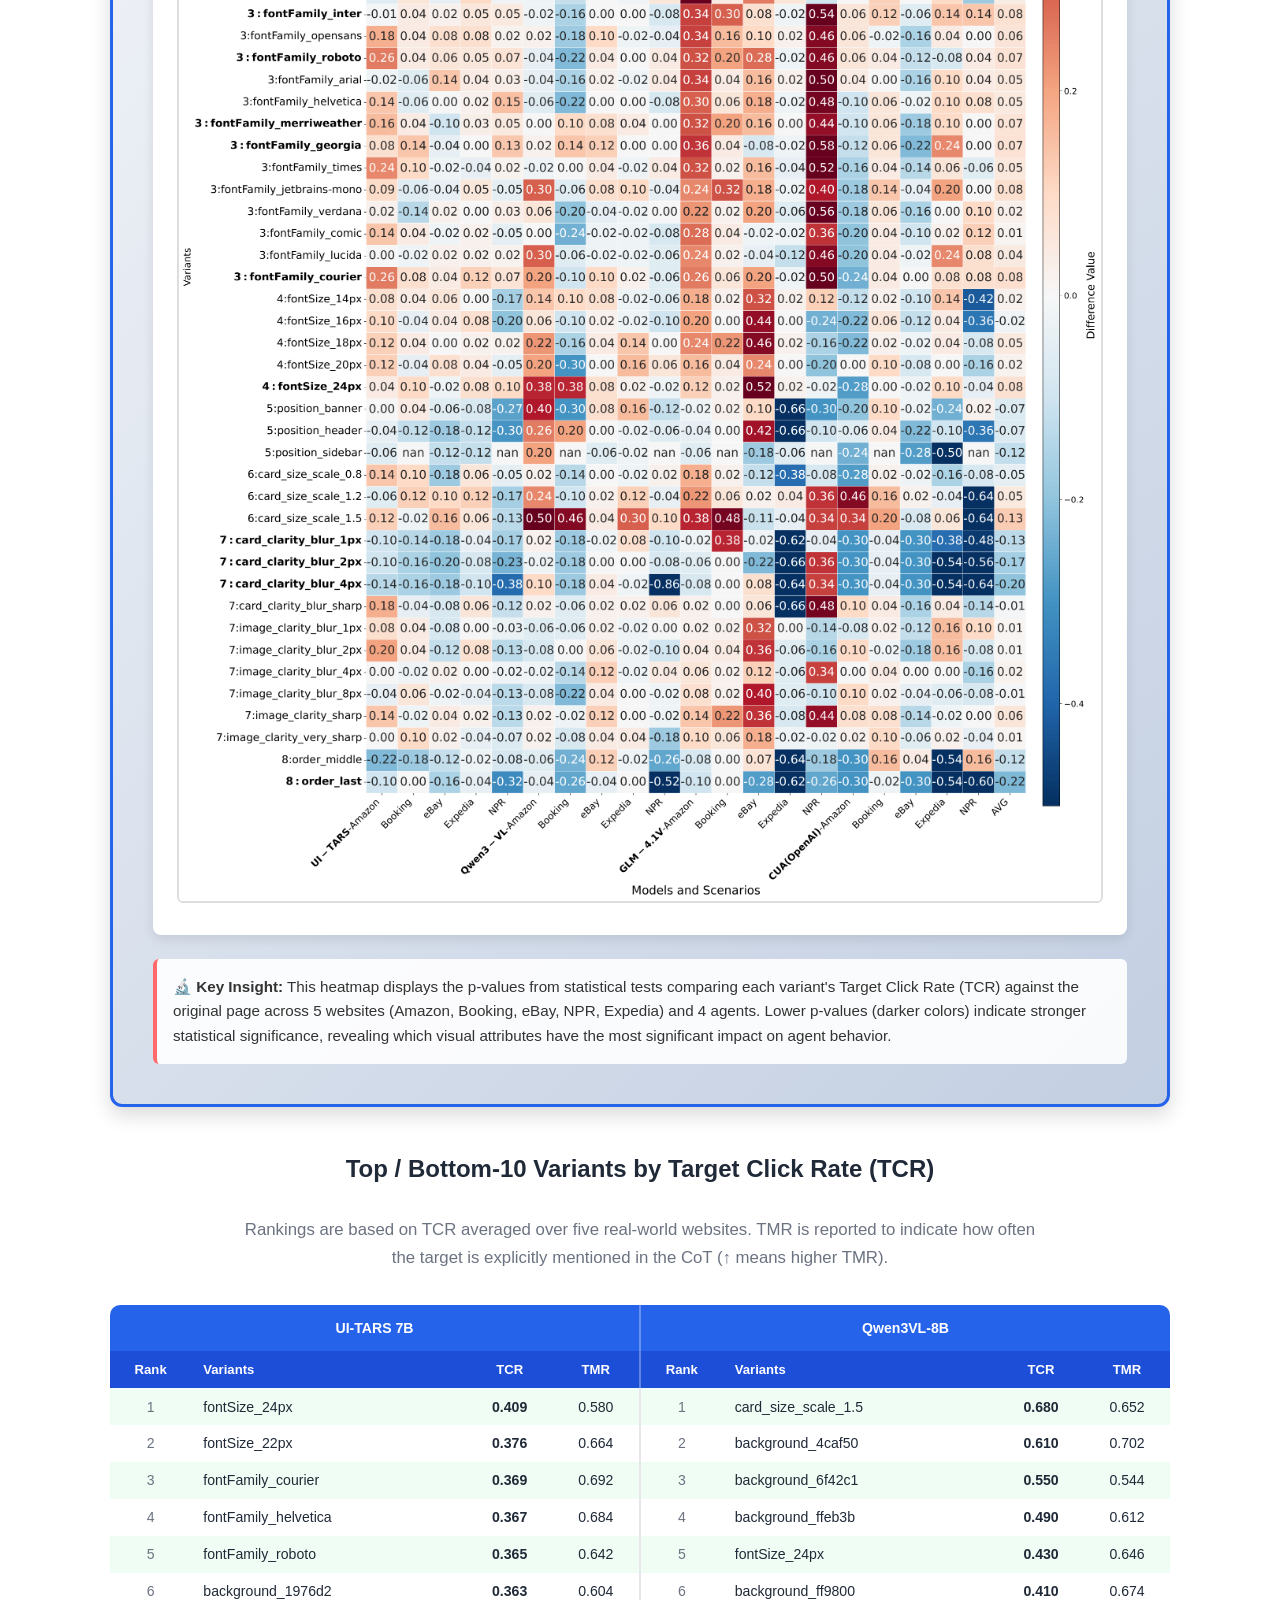
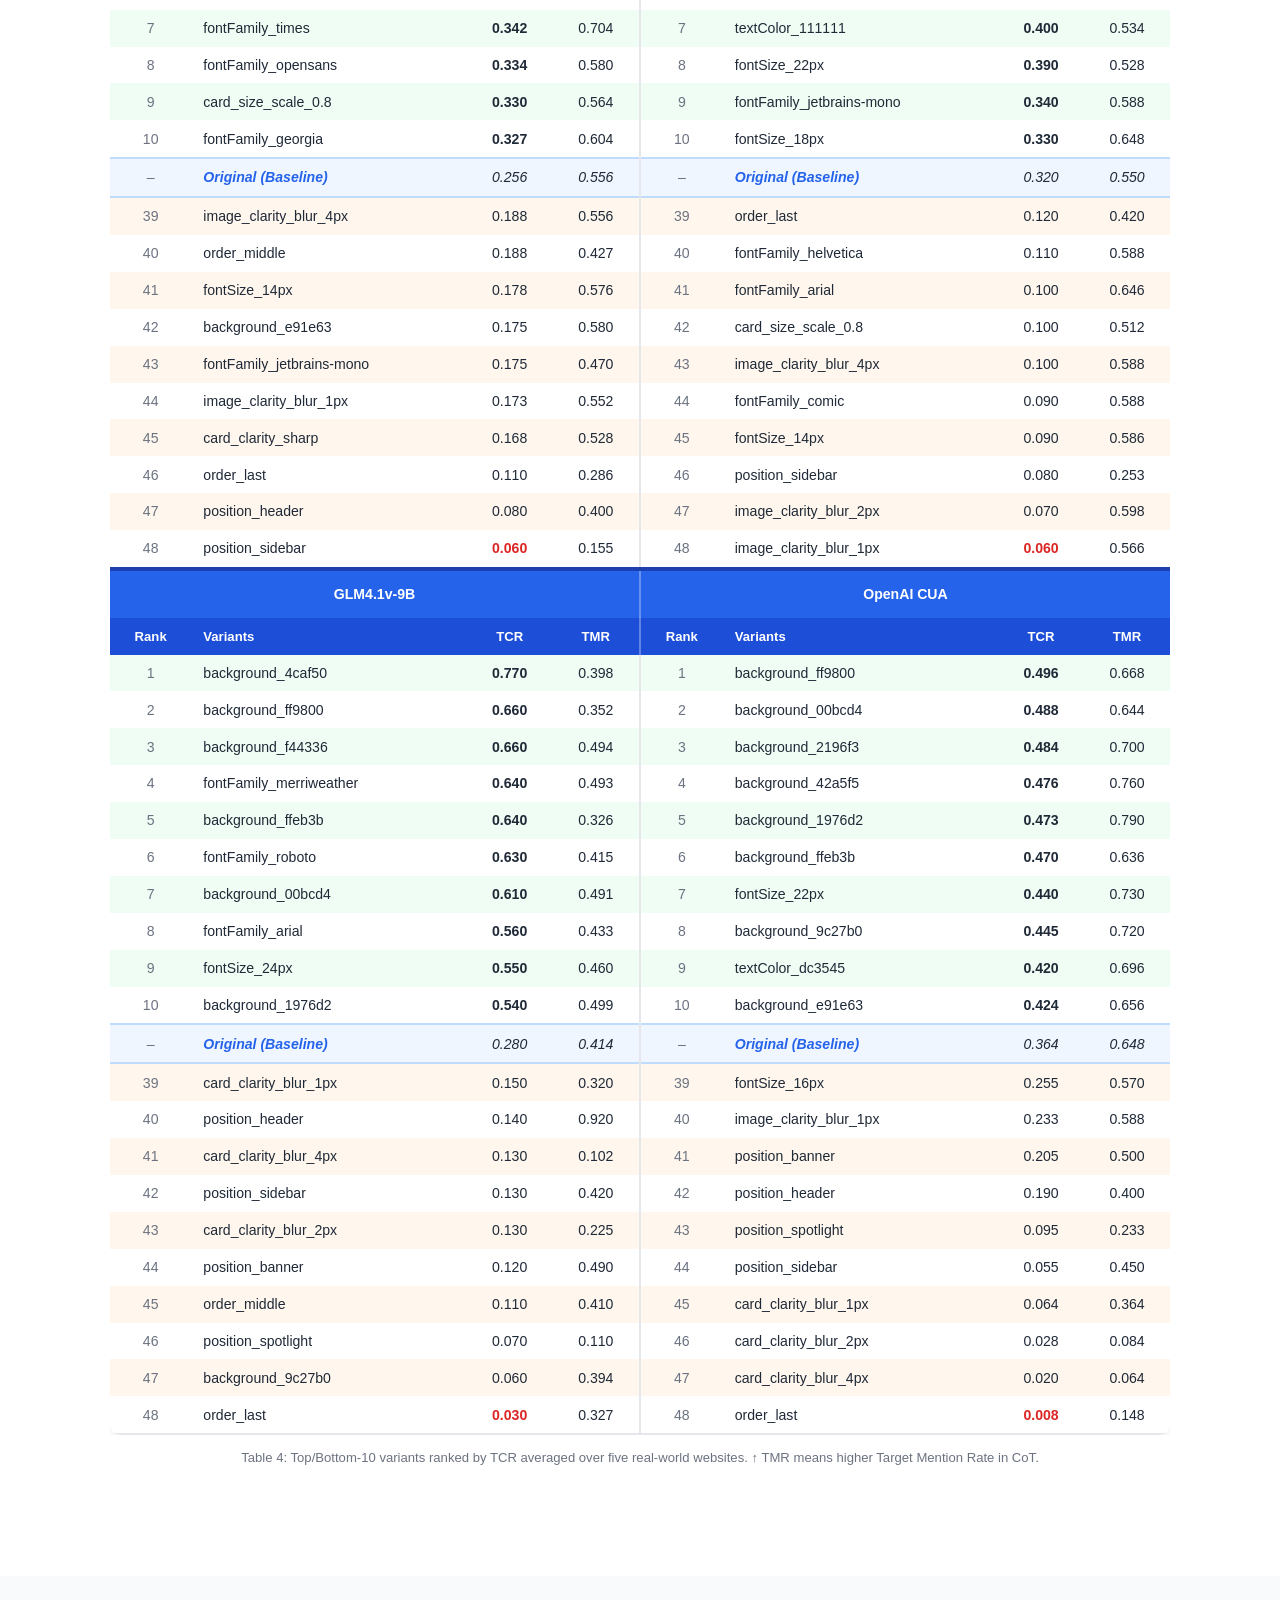
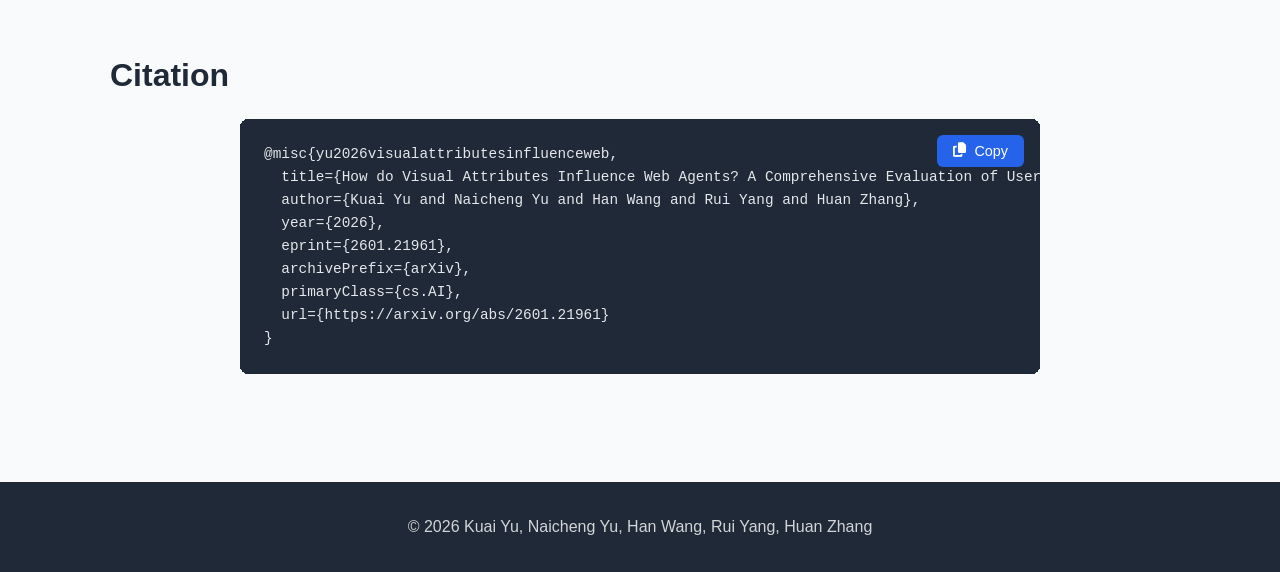
==== commit e5ff4067: "Add files via upload" ====
--- a/index.html
+++ b/index.html
@@ -428,40 +428,6 @@
               Lower p-values (darker colors) indicate stronger statistical significance, revealing which visual attributes 
               have the most significant impact on agent behavior.
             </p>
-          </div>
-        </div>
-
-        <!-- Click Distribution Across Scenarios -->
-        <div class="result-block">
-          <h3>Click Distribution Heatmaps Across Scenarios</h3>
-          <div class="image-grid-3">
-            <div class="result-image">
-              <img src="images/click_heatmap_booking_first_original.png" alt="Booking.com Click Distribution" loading="lazy" />
-              <p class="caption">Booking.com - Original Page</p>
-            </div>
-            <div class="result-image">
-              <img src="images/click_heatmap_ebay2_original_updated.png" alt="eBay Click Distribution" loading="lazy" />
-              <p class="caption">eBay - Click Heatmap</p>
-            </div>
-            <div class="result-image">
-              <img src="images/click_heatmap_npr_original.png" alt="NPR Click Distribution" loading="lazy" />
-              <p class="caption">NPR - Click Heatmap</p>
-            </div>
-          </div>
-        </div>
-
-        <!-- Agent Performance Visualizations -->
-        <div class="result-block">
-          <h3>Agent Click Distribution by Scenario</h3>
-          <div class="image-grid">
-            <div class="result-image">
-              <img src="images/amazon_top_click_distribution.png" alt="Amazon Click Distribution" loading="lazy" />
-              <p class="caption">Amazon - Click Distribution</p>
-            </div>
-            <div class="result-image">
-              <img src="images/expedia_top_click_distribution.png" alt="Expedia Click Distribution" loading="lazy" />
-              <p class="caption">Expedia - Click Distribution</p>
-            </div>
           </div>
         </div>
 
